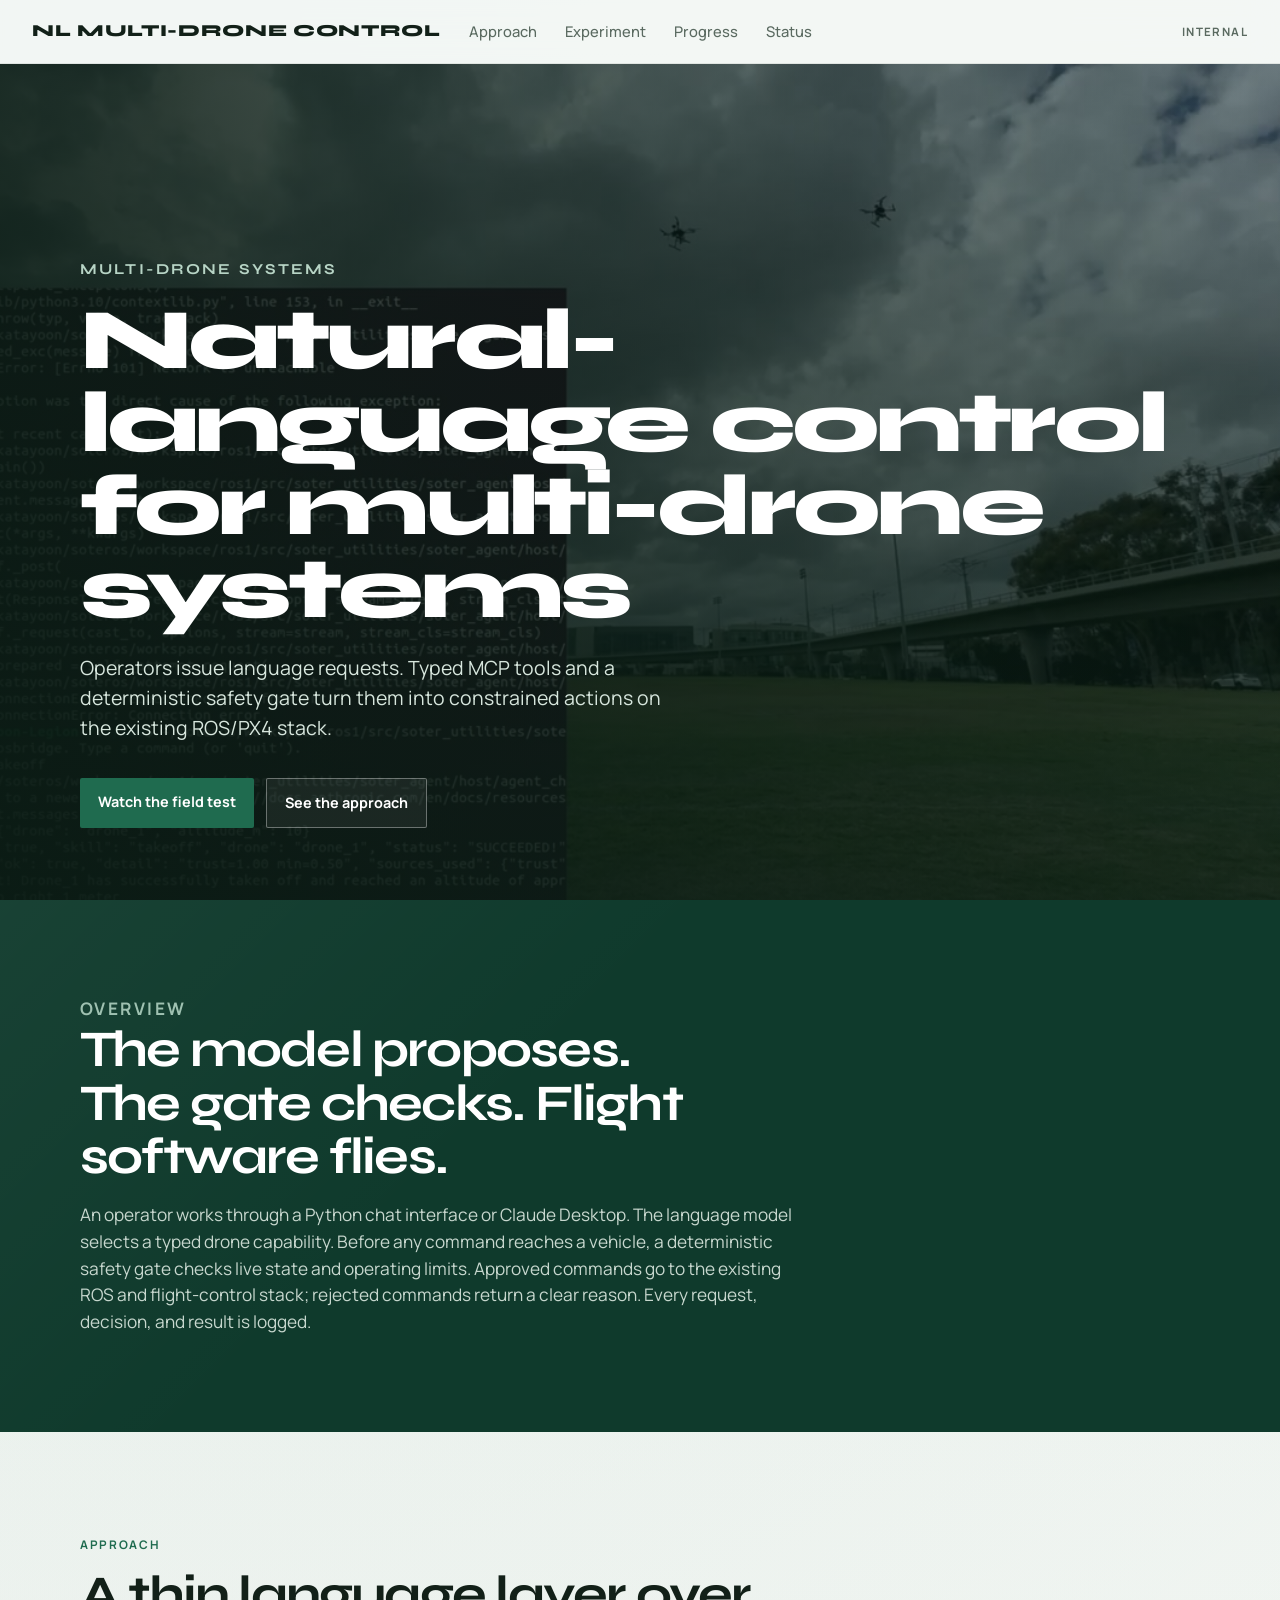
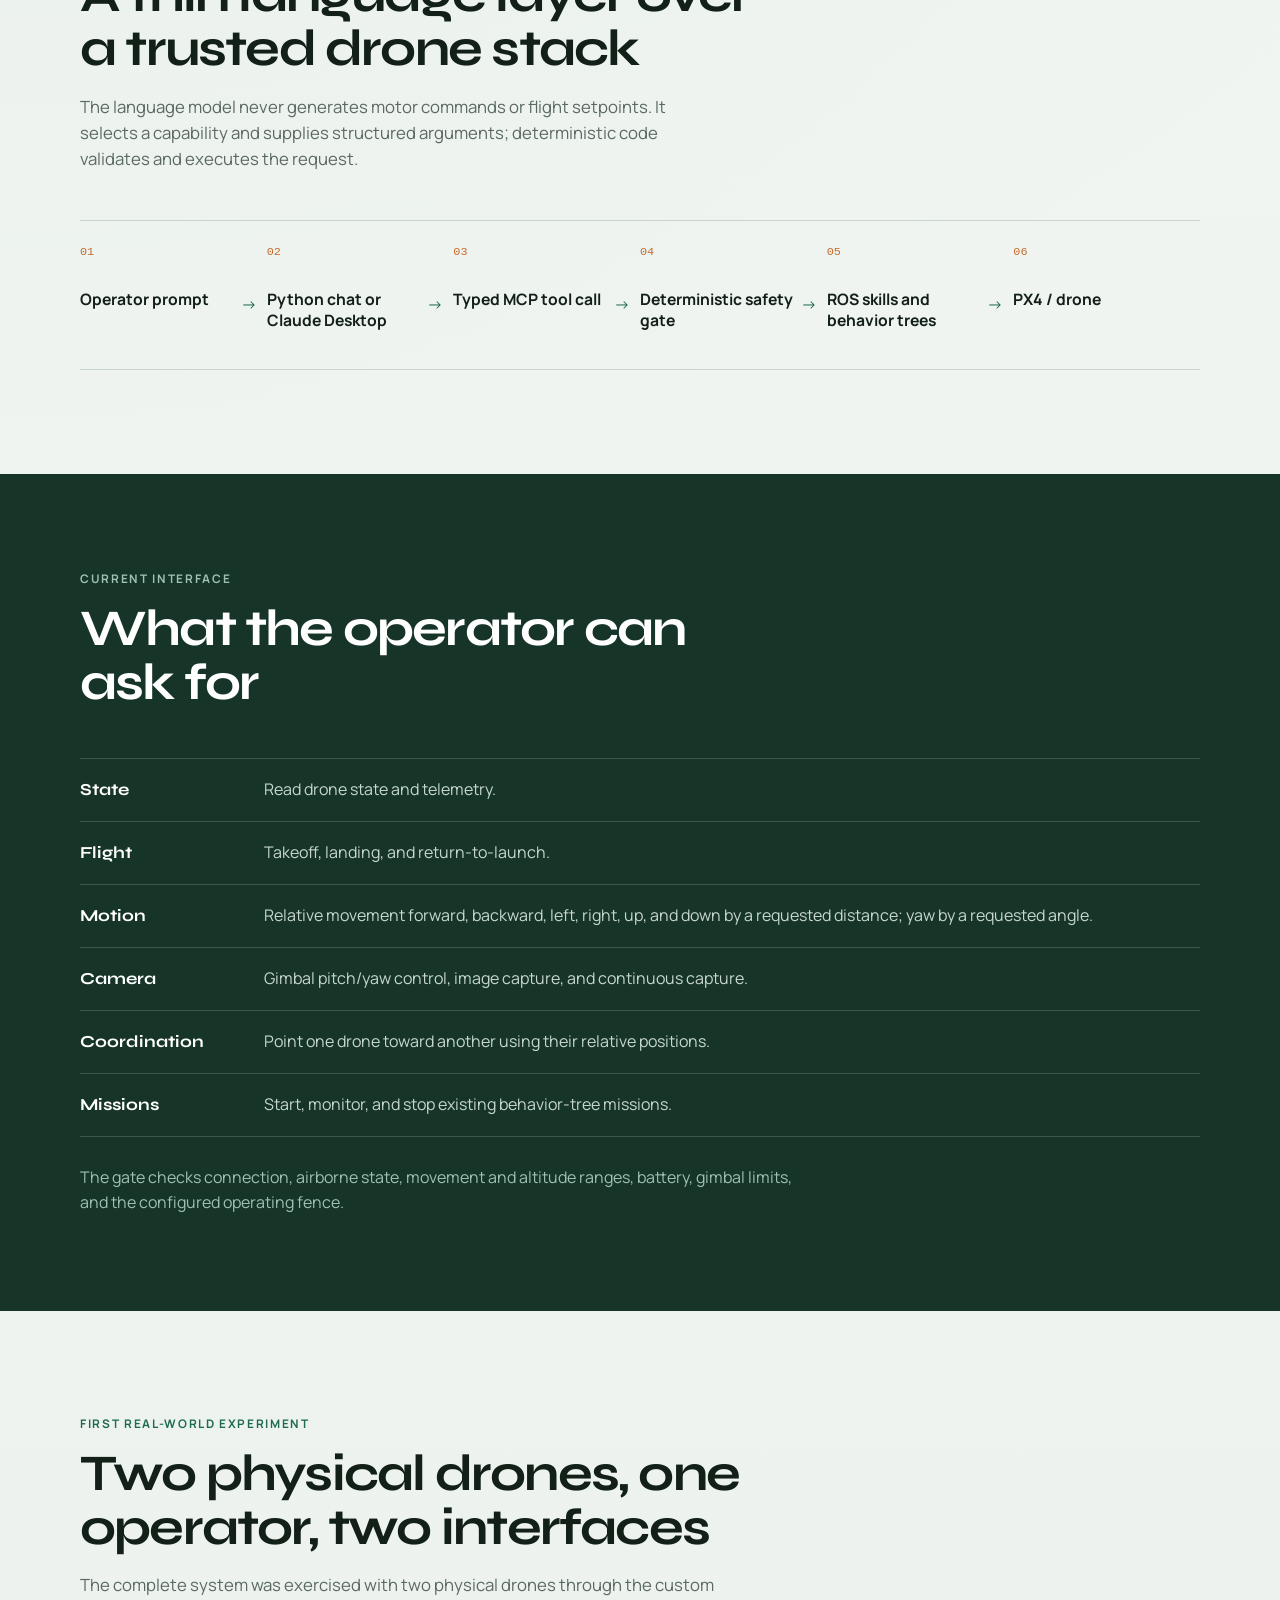
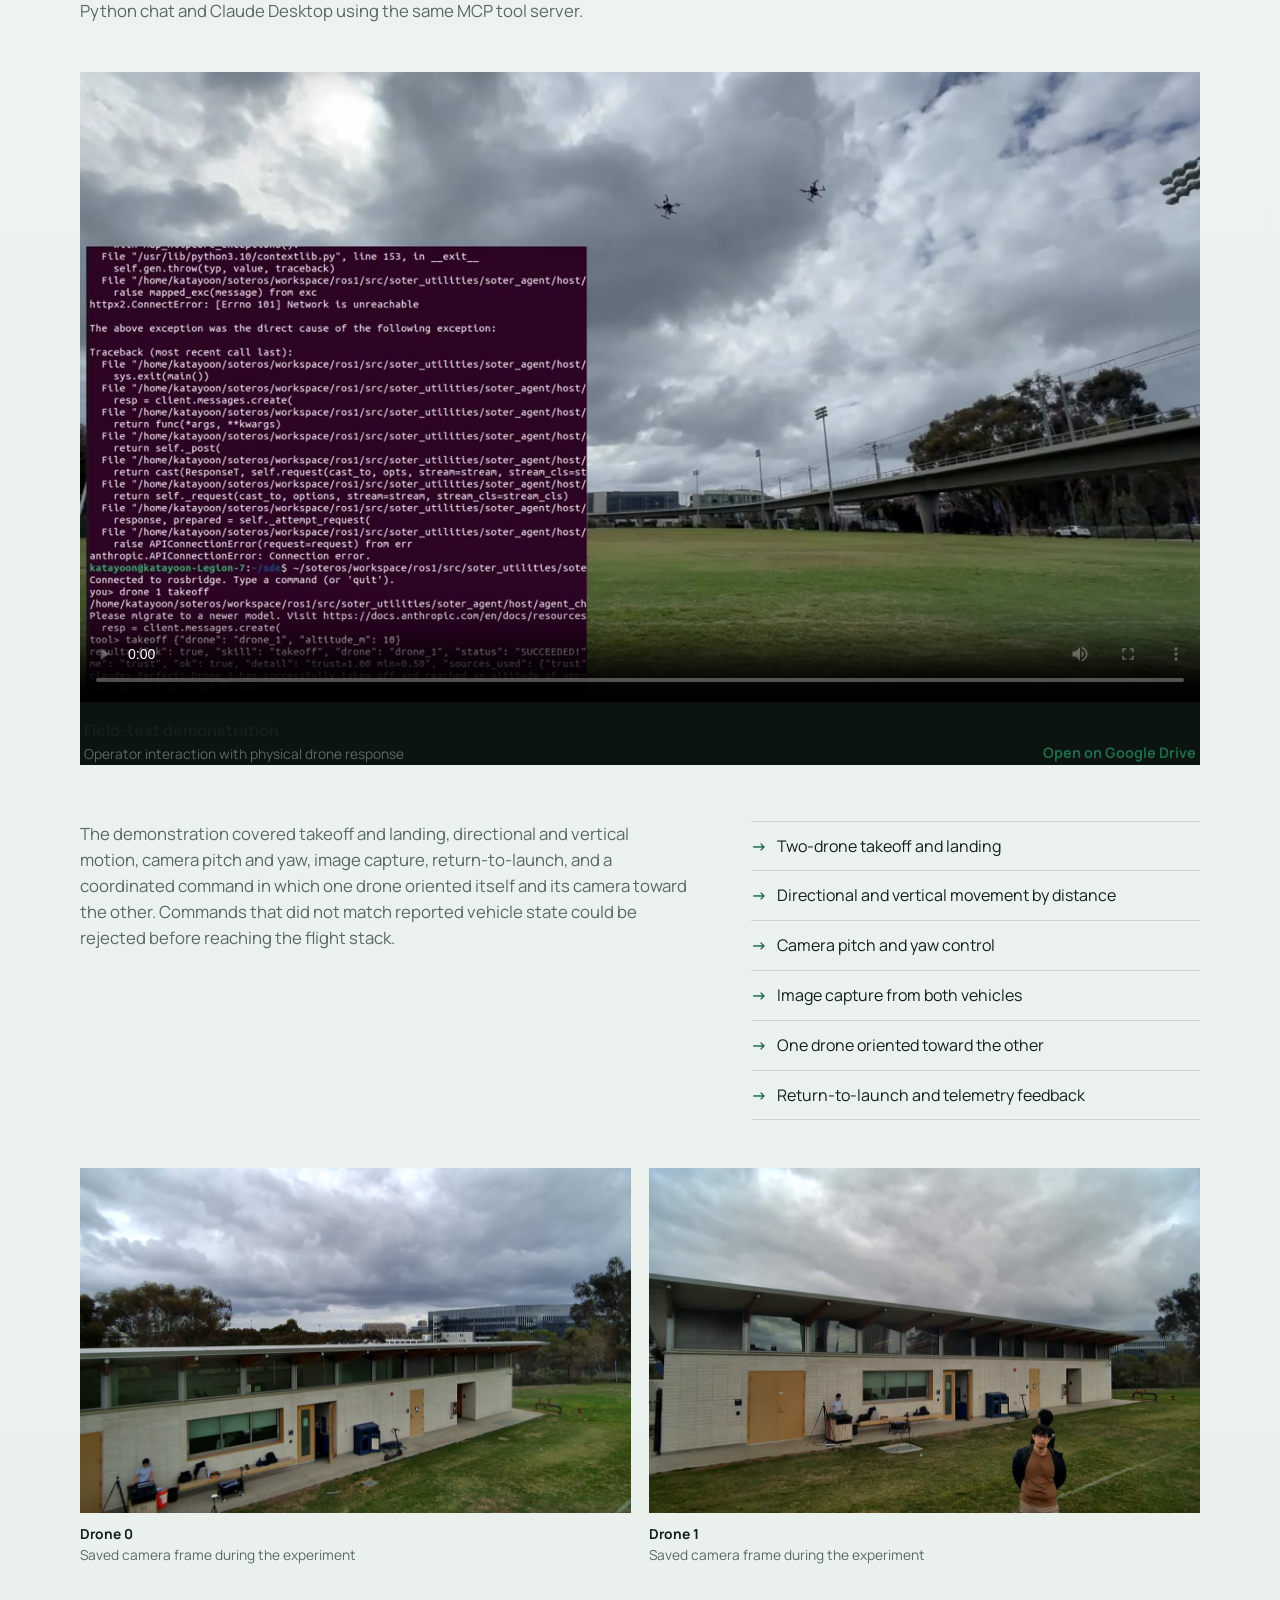
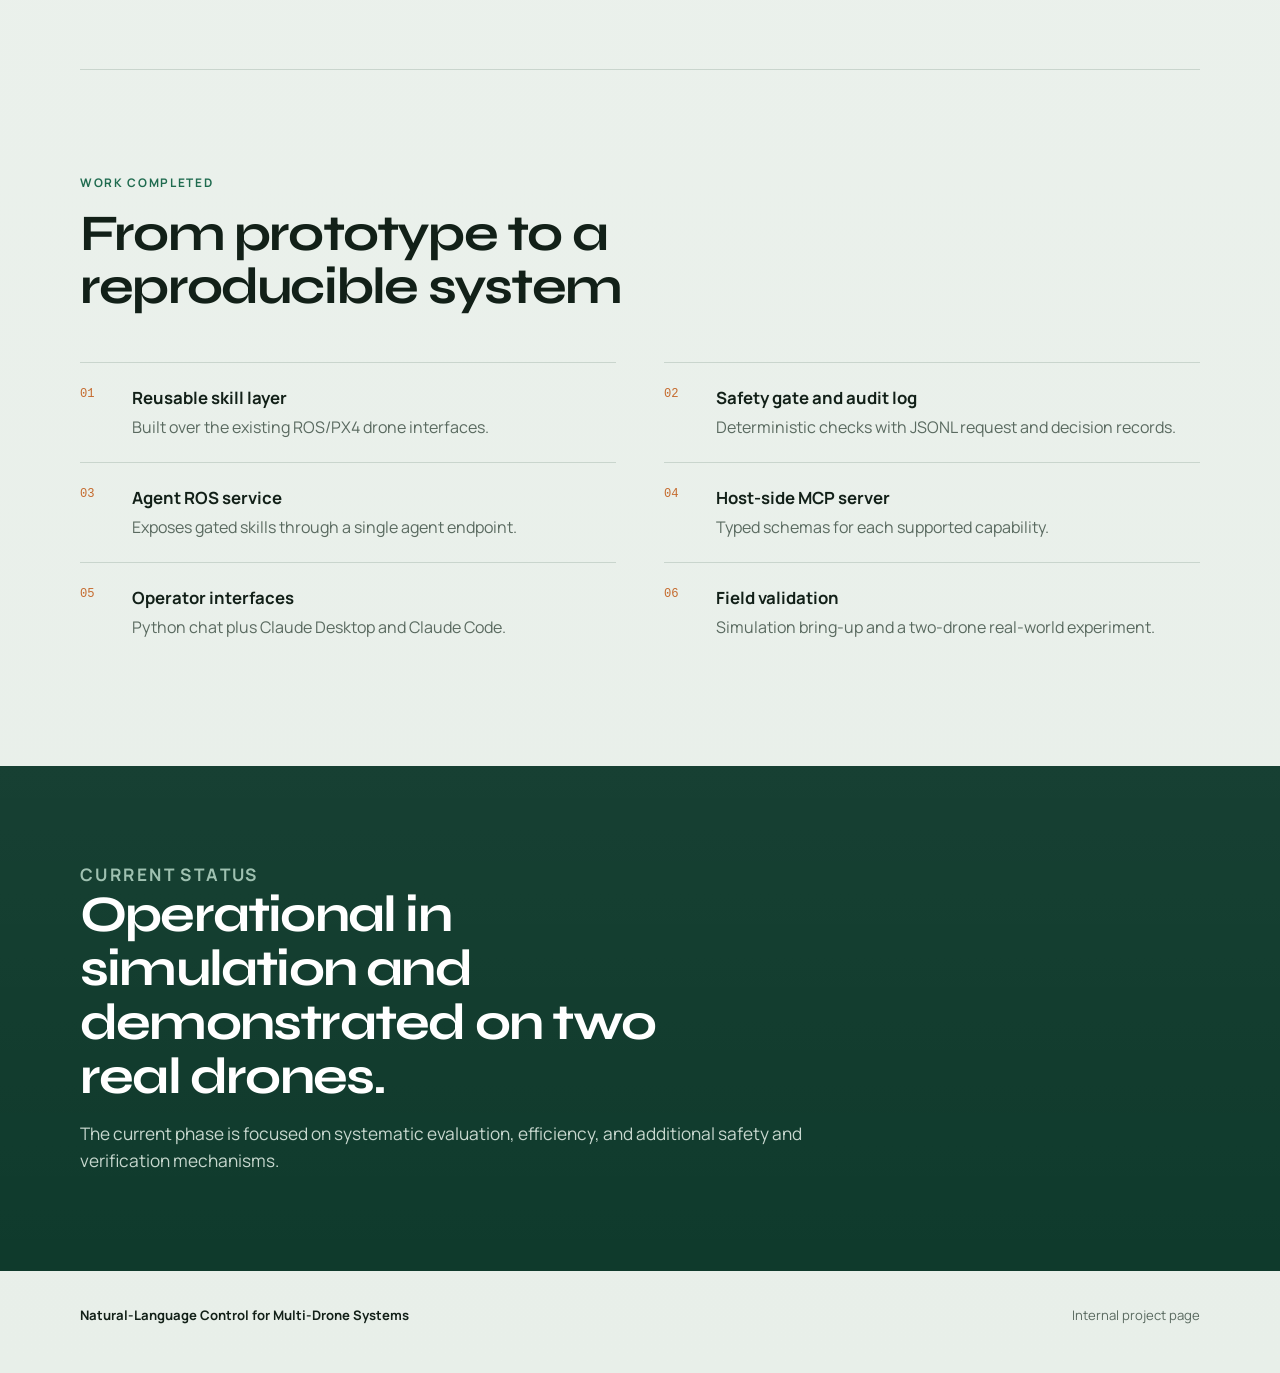
==== index.html @ 97c3c984 "Add internal project page for NL multi-drone control." ====
<!doctype html>
<html lang="en">
<head>
  <meta charset="utf-8">
  <meta name="viewport" content="width=device-width, initial-scale=1">
  <meta name="description" content="Natural-language control for multi-drone systems through gated MCP tools.">
  <title>Natural-Language Control for Multi-Drone Systems</title>
  <link rel="preconnect" href="https://fonts.googleapis.com">
  <link rel="preconnect" href="https://fonts.gstatic.com" crossorigin>
  <link href="https://fonts.googleapis.com/css2?family=Manrope:wght@400;500;600;700&family=Syne:wght@600;700;800&display=swap" rel="stylesheet">
  <link rel="stylesheet" href="styles.css">
</head>
<body>
  <header class="site-header">
    <a class="brand" href="#top">NL Multi-Drone Control</a>
    <nav aria-label="Page sections">
      <a href="#approach">Approach</a>
      <a href="#experiment">Experiment</a>
      <a href="#progress">Progress</a>
      <a href="#status">Status</a>
    </nav>
    <span class="internal">Internal</span>
  </header>

  <main id="top">
    <section class="hero" aria-label="Project introduction">
      <div class="hero-backdrop" aria-hidden="true">
        <img src="assets/field-test-poster.jpg" alt="">
      </div>
      <div class="hero-copy">
        <p class="brand-mark">Multi-drone systems</p>
        <h1>Natural-language control for multi-drone systems</h1>
        <p class="lede">
          Operators issue language requests. Typed MCP tools and a deterministic
          safety gate turn them into constrained actions on the existing ROS/PX4 stack.
        </p>
        <div class="hero-actions">
          <a class="button primary" href="#experiment">Watch the field test</a>
          <a class="button secondary" href="#approach">See the approach</a>
        </div>
      </div>
    </section>

    <section class="overview" aria-labelledby="overview-title">
      <p class="section-label">Overview</p>
      <h2 id="overview-title">The model proposes. The gate checks. Flight software flies.</h2>
      <p>
        An operator works through a Python chat interface or Claude Desktop.
        The language model selects a typed drone capability. Before any command
        reaches a vehicle, a deterministic safety gate checks live state and
        operating limits. Approved commands go to the existing ROS and flight-control
        stack; rejected commands return a clear reason. Every request, decision,
        and result is logged.
      </p>
    </section>

    <section id="approach" class="section">
      <div class="section-heading">
        <p class="section-label">Approach</p>
        <h2>A thin language layer over a trusted drone stack</h2>
        <p>
          The language model never generates motor commands or flight setpoints.
          It selects a capability and supplies structured arguments; deterministic
          code validates and executes the request.
        </p>
      </div>

      <ol class="pipeline" aria-label="System architecture">
        <li><span>01</span><strong>Operator prompt</strong></li>
        <li><span>02</span><strong>Python chat or Claude Desktop</strong></li>
        <li><span>03</span><strong>Typed MCP tool call</strong></li>
        <li><span>04</span><strong>Deterministic safety gate</strong></li>
        <li><span>05</span><strong>ROS skills and behavior trees</strong></li>
        <li><span>06</span><strong>PX4 / drone</strong></li>
      </ol>
    </section>

    <section class="capabilities" aria-labelledby="capabilities-title">
      <div class="section-heading">
        <p class="section-label">Current interface</p>
        <h2 id="capabilities-title">What the operator can ask for</h2>
      </div>
      <dl class="capability-list">
        <div>
          <dt>State</dt>
          <dd>Read drone state and telemetry.</dd>
        </div>
        <div>
          <dt>Flight</dt>
          <dd>Takeoff, landing, and return-to-launch.</dd>
        </div>
        <div>
          <dt>Motion</dt>
          <dd>Relative movement forward, backward, left, right, up, and down by a requested distance; yaw by a requested angle.</dd>
        </div>
        <div>
          <dt>Camera</dt>
          <dd>Gimbal pitch/yaw control, image capture, and continuous capture.</dd>
        </div>
        <div>
          <dt>Coordination</dt>
          <dd>Point one drone toward another using their relative positions.</dd>
        </div>
        <div>
          <dt>Missions</dt>
          <dd>Start, monitor, and stop existing behavior-tree missions.</dd>
        </div>
      </dl>
      <p class="gate-note">
        The gate checks connection, airborne state, movement and altitude ranges,
        battery, gimbal limits, and the configured operating fence.
      </p>
    </section>

    <section id="experiment" class="section experiment">
      <div class="section-heading">
        <p class="section-label">First real-world experiment</p>
        <h2>Two physical drones, one operator, two interfaces</h2>
        <p>
          The complete system was exercised with two physical drones through the
          custom Python chat and Claude Desktop using the same MCP tool server.
        </p>
      </div>

      <div class="video-shell">
        <video controls preload="metadata" poster="assets/field-test-poster.jpg">
          <source src="assets/field-test-demo.mp4" type="video/mp4">
          Your browser does not support the video element.
        </video>
        <div class="video-meta">
          <div>
            <strong>Field-test demonstration</strong>
            <span>Operator interaction with physical drone response</span>
          </div>
          <a class="video-link" href="https://drive.google.com/file/d/1_zPsYfUP-ygMsipcDQyDrtAIv74Td3Dw/view?usp=drive_link" target="_blank" rel="noopener noreferrer">Open on Google Drive</a>
        </div>
      </div>

      <div class="experiment-body">
        <p>
          The demonstration covered takeoff and landing, directional and vertical
          motion, camera pitch and yaw, image capture, return-to-launch, and a
          coordinated command in which one drone oriented itself and its camera
          toward the other. Commands that did not match reported vehicle state
          could be rejected before reaching the flight stack.
        </p>
        <ul class="tested">
          <li>Two-drone takeoff and landing</li>
          <li>Directional and vertical movement by distance</li>
          <li>Camera pitch and yaw control</li>
          <li>Image capture from both vehicles</li>
          <li>One drone oriented toward the other</li>
          <li>Return-to-launch and telemetry feedback</li>
        </ul>
      </div>

      <div class="camera-gallery">
        <figure>
          <img src="assets/drone-0-camera.jpg" alt="Field-test building viewed from the camera of drone 0">
          <figcaption><strong>Drone 0</strong> Saved camera frame during the experiment</figcaption>
        </figure>
        <figure>
          <img src="assets/drone-1-camera.jpg" alt="Field-test building and team viewed from the camera of drone 1">
          <figcaption><strong>Drone 1</strong> Saved camera frame during the experiment</figcaption>
        </figure>
      </div>
    </section>

    <section id="progress" class="section progress">
      <div class="section-heading">
        <p class="section-label">Work completed</p>
        <h2>From prototype to a reproducible system</h2>
      </div>
      <ol class="progress-list">
        <li><span>01</span><div><strong>Reusable skill layer</strong><p>Built over the existing ROS/PX4 drone interfaces.</p></div></li>
        <li><span>02</span><div><strong>Safety gate and audit log</strong><p>Deterministic checks with JSONL request and decision records.</p></div></li>
        <li><span>03</span><div><strong>Agent ROS service</strong><p>Exposes gated skills through a single agent endpoint.</p></div></li>
        <li><span>04</span><div><strong>Host-side MCP server</strong><p>Typed schemas for each supported capability.</p></div></li>
        <li><span>05</span><div><strong>Operator interfaces</strong><p>Python chat plus Claude Desktop and Claude Code.</p></div></li>
        <li><span>06</span><div><strong>Field validation</strong><p>Simulation bring-up and a two-drone real-world experiment.</p></div></li>
      </ol>
    </section>

    <section id="status" class="status">
      <p class="section-label">Current status</p>
      <h2>Operational in simulation and demonstrated on two real drones.</h2>
      <p>
        The current phase is focused on systematic evaluation, efficiency, and
        additional safety and verification mechanisms.
      </p>
    </section>
  </main>

  <footer>
    <p><strong>Natural-Language Control for Multi-Drone Systems</strong></p>
    <p>Internal project page</p>
  </footer>
</body>
</html>
---- styles.css ----
:root {
  --ink: #122018;
  --muted: #5a6a60;
  --paper: #eef3ef;
  --white: #ffffff;
  --line: #c9d5cd;
  --green: #1f6b4f;
  --green-dark: #0f3a2c;
  --field: #163528;
  --accent: #c56a2d;
  --max: 1120px;
  --display: "Syne", sans-serif;
  --body: "Manrope", sans-serif;
}

* {
  box-sizing: border-box;
}

html {
  scroll-behavior: smooth;
}

body {
  margin: 0;
  color: var(--ink);
  background:
    radial-gradient(circle at top left, rgba(31, 107, 79, 0.08), transparent 34%),
    linear-gradient(180deg, #f4f8f5 0%, var(--paper) 42%, #e8efe9 100%);
  font-family: var(--body);
  line-height: 1.55;
}

img,
video {
  display: block;
  width: 100%;
}

a {
  color: inherit;
}

.site-header {
  position: sticky;
  z-index: 20;
  top: 0;
  display: grid;
  grid-template-columns: 1fr auto 1fr;
  align-items: center;
  min-height: 64px;
  padding: 0 32px;
  border-bottom: 1px solid rgba(18, 32, 24, 0.08);
  background: rgba(244, 248, 245, 0.88);
  backdrop-filter: blur(14px);
}

.brand {
  font-family: var(--display);
  font-size: 1.05rem;
  font-weight: 800;
  letter-spacing: 0.04em;
  text-decoration: none;
  text-transform: uppercase;
}

nav {
  display: flex;
  gap: 28px;
}

nav a {
  color: var(--muted);
  font-size: 0.92rem;
  font-weight: 500;
  text-decoration: none;
}

nav a:hover {
  color: var(--green);
}

.internal {
  justify-self: end;
  color: var(--muted);
  font-size: 0.72rem;
  font-weight: 700;
  letter-spacing: 0.12em;
  text-transform: uppercase;
}

.hero {
  position: relative;
  display: grid;
  align-items: end;
  min-height: calc(100vh - 64px);
  overflow: hidden;
  color: var(--white);
  isolation: isolate;
}

.hero-backdrop {
  position: absolute;
  inset: 0;
  z-index: -1;
}

.hero-backdrop img {
  height: 100%;
  object-fit: cover;
  transform: scale(1.04);
  animation: drift 18s ease-in-out infinite alternate;
}

.hero-backdrop::after {
  position: absolute;
  inset: 0;
  background:
    linear-gradient(90deg, rgba(10, 28, 20, 0.88) 0%, rgba(10, 28, 20, 0.62) 46%, rgba(10, 28, 20, 0.28) 100%),
    linear-gradient(180deg, rgba(10, 28, 20, 0.2) 0%, rgba(10, 28, 20, 0.78) 100%);
  content: "";
}

.hero-copy {
  width: min(var(--max), calc(100% - 64px));
  margin: 0 auto;
  padding: 96px 0 72px;
  animation: rise 0.9s ease-out both;
}

.brand-mark {
  margin: 0 0 18px;
  color: #b7d4c5;
  font-family: var(--display);
  font-size: 0.95rem;
  font-weight: 700;
  letter-spacing: 0.14em;
  text-transform: uppercase;
}

h1,
h2,
h3,
p {
  margin-top: 0;
}

h1 {
  max-width: 14ch;
  margin-bottom: 22px;
  font-family: var(--display);
  font-size: clamp(2.8rem, 7vw, 5.4rem);
  font-weight: 800;
  letter-spacing: -0.045em;
  line-height: 0.96;
}

h2 {
  margin-bottom: 18px;
  font-family: var(--display);
  font-size: clamp(2rem, 4vw, 3.4rem);
  font-weight: 700;
  letter-spacing: -0.035em;
  line-height: 1.05;
}

.lede {
  max-width: 38rem;
  margin-bottom: 0;
  color: #d7e6dd;
  font-size: clamp(1.05rem, 1.6vw, 1.22rem);
}

.hero-actions {
  display: flex;
  flex-wrap: wrap;
  gap: 12px;
  margin-top: 34px;
}

.button {
  display: inline-block;
  padding: 13px 18px;
  border-radius: 2px;
  font-size: 0.9rem;
  font-weight: 700;
  text-decoration: none;
  transition: transform 160ms ease, background 160ms ease, border-color 160ms ease;
}

.button:hover {
  transform: translateY(-1px);
}

.button.primary {
  color: var(--white);
  background: var(--green);
}

.button.primary:hover {
  background: #18553f;
}

.button.secondary {
  color: var(--white);
  border: 1px solid rgba(255, 255, 255, 0.35);
  background: rgba(255, 255, 255, 0.06);
}

.button.secondary:hover {
  border-color: rgba(255, 255, 255, 0.7);
}

.section-label {
  margin: 0 0 14px;
  color: var(--green);
  font-size: 0.74rem;
  font-weight: 700;
  letter-spacing: 0.14em;
  text-transform: uppercase;
}

.overview,
.status {
  padding: 96px max(32px, calc((100vw - var(--max)) / 2));
}

.overview {
  color: var(--white);
  background:
    linear-gradient(135deg, rgba(255, 255, 255, 0.04), transparent 40%),
    var(--green-dark);
}

.overview h2,
.status h2 {
  max-width: 16ch;
}

.overview > p,
.status > p {
  max-width: 46rem;
  margin-bottom: 0;
  color: #c7d7ce;
  font-size: 1.08rem;
}

.overview .section-label,
.status .section-label {
  color: #9fc1b1;
}

.section {
  width: min(var(--max), calc(100% - 64px));
  margin: auto;
  padding: 104px 0;
}

.section-heading {
  max-width: 44rem;
  margin-bottom: 48px;
}

.section-heading > p:last-child {
  max-width: 40rem;
  color: var(--muted);
  font-size: 1.05rem;
}

.pipeline {
  display: grid;
  grid-template-columns: repeat(6, 1fr);
  gap: 0;
  margin: 0;
  padding: 0;
  list-style: none;
  counter-reset: none;
}

.pipeline li {
  position: relative;
  min-height: 150px;
  padding: 22px 18px 22px 0;
  border-top: 1px solid var(--line);
  border-bottom: 1px solid var(--line);
  animation: rise 0.7s ease both;
}

.pipeline li:nth-child(2) { animation-delay: 0.05s; }
.pipeline li:nth-child(3) { animation-delay: 0.1s; }
.pipeline li:nth-child(4) { animation-delay: 0.15s; }
.pipeline li:nth-child(5) { animation-delay: 0.2s; }
.pipeline li:nth-child(6) { animation-delay: 0.25s; }

.pipeline li:not(:last-child)::after {
  position: absolute;
  top: 48%;
  right: 10px;
  color: var(--green);
  content: "→";
}

.pipeline span {
  display: block;
  margin-bottom: 28px;
  color: var(--accent);
  font-family: ui-monospace, "SFMono-Regular", Consolas, monospace;
  font-size: 0.74rem;
}

.pipeline strong {
  display: block;
  max-width: 10rem;
  font-size: 0.98rem;
  line-height: 1.35;
}

.capabilities {
  padding: 96px max(32px, calc((100vw - var(--max)) / 2));
  color: var(--white);
  background: var(--field);
}

.capabilities .section-label {
  color: #9fc1b1;
}

.capability-list {
  display: grid;
  margin: 0;
  padding: 0;
  border-top: 1px solid rgba(255, 255, 255, 0.16);
}

.capability-list > div {
  display: grid;
  grid-template-columns: 160px 1fr;
  gap: 24px;
  padding: 18px 0;
  border-bottom: 1px solid rgba(255, 255, 255, 0.16);
}

.capability-list dt {
  font-family: var(--display);
  font-size: 1.05rem;
  font-weight: 700;
}

.capability-list dd {
  margin: 0;
  color: #c7d7ce;
}

.gate-note {
  max-width: 46rem;
  margin: 28px 0 0;
  color: #9fc1b1;
}

.video-shell {
  overflow: hidden;
  background: #0c1410;
}

.video-shell video {
  aspect-ratio: 16 / 9;
  background: #0c1410;
  object-fit: contain;
}

.video-meta {
  display: flex;
  justify-content: space-between;
  gap: 20px;
  align-items: end;
  padding: 16px 4px 0;
}

.video-meta strong,
.video-meta span {
  display: block;
}

.video-meta span {
  color: var(--muted);
  font-size: 0.86rem;
}

.video-link {
  color: var(--green);
  font-size: 0.9rem;
  font-weight: 700;
  text-decoration: none;
  white-space: nowrap;
}

.video-link:hover {
  text-decoration: underline;
}

.experiment-body {
  display: grid;
  grid-template-columns: 1.15fr 0.85fr;
  gap: 64px;
  margin: 56px 0 48px;
}

.experiment-body > p {
  margin-bottom: 0;
  color: var(--muted);
  font-size: 1.05rem;
}

.tested {
  margin: 0;
  padding: 0;
  list-style: none;
  border-top: 1px solid var(--line);
}

.tested li {
  padding: 12px 0;
  border-bottom: 1px solid var(--line);
}

.tested li::before {
  margin-right: 10px;
  color: var(--green);
  content: "→";
  font-weight: 700;
}

.camera-gallery {
  display: grid;
  grid-template-columns: repeat(2, 1fr);
  gap: 18px;
}

.camera-gallery figure {
  margin: 0;
}

.camera-gallery img {
  aspect-ratio: 16 / 10;
  object-fit: cover;
}

.camera-gallery figcaption {
  margin-top: 10px;
  color: var(--muted);
  font-size: 0.86rem;
}

.camera-gallery figcaption strong {
  display: block;
  color: var(--ink);
}

.progress {
  border-top: 1px solid var(--line);
}

.progress-list {
  display: grid;
  grid-template-columns: repeat(2, 1fr);
  gap: 0 48px;
  margin: 0;
  padding: 0;
  list-style: none;
}

.progress-list li {
  display: grid;
  grid-template-columns: 42px 1fr;
  gap: 10px;
  padding: 22px 0;
  border-top: 1px solid var(--line);
}

.progress-list span {
  color: var(--accent);
  font-family: ui-monospace, "SFMono-Regular", Consolas, monospace;
  font-size: 0.76rem;
}

.progress-list strong {
  display: block;
  margin-bottom: 4px;
  font-size: 1.05rem;
}

.progress-list p {
  margin: 0;
  color: var(--muted);
}

.status {
  color: var(--white);
  background:
    linear-gradient(180deg, rgba(255, 255, 255, 0.03), transparent),
    var(--green-dark);
}

footer {
  display: flex;
  justify-content: space-between;
  gap: 20px;
  width: min(var(--max), calc(100% - 64px));
  margin: auto;
  padding: 34px 0 48px;
  color: var(--muted);
  font-size: 0.82rem;
}

footer p {
  margin: 0;
}

footer strong {
  color: var(--ink);
}

@keyframes drift {
  from { transform: scale(1.04) translate3d(0, 0, 0); }
  to { transform: scale(1.08) translate3d(-1.2%, -0.8%, 0); }
}

@keyframes rise {
  from {
    opacity: 0;
    transform: translateY(16px);
  }
  to {
    opacity: 1;
    transform: translateY(0);
  }
}

@media (max-width: 900px) {
  .site-header {
    grid-template-columns: 1fr auto;
  }

  nav {
    display: none;
  }

  .pipeline {
    grid-template-columns: repeat(3, 1fr);
  }

  .pipeline li:nth-child(3)::after {
    display: none;
  }

  .experiment-body,
  .progress-list {
    grid-template-columns: 1fr;
  }
}

@media (max-width: 620px) {
  .site-header {
    padding: 0 18px;
  }

  .hero-copy,
  .section,
  footer {
    width: min(100% - 36px, var(--max));
  }

  .overview,
  .capabilities,
  .status {
    padding-right: 18px;
    padding-left: 18px;
  }

  .hero-copy {
    padding: 72px 0 56px;
  }

  .pipeline {
    grid-template-columns: 1fr;
  }

  .pipeline li {
    min-height: auto;
  }

  .pipeline li:not(:last-child)::after {
    top: auto;
    right: 0;
    bottom: -2px;
    content: "↓";
  }

  .pipeline li:nth-child(3)::after {
    display: block;
  }

  .capability-list > div,
  .video-meta,
  .camera-gallery,
  footer {
    grid-template-columns: 1fr;
    flex-direction: column;
  }

  .capability-list > div {
    display: grid;
    gap: 6px;
  }
}
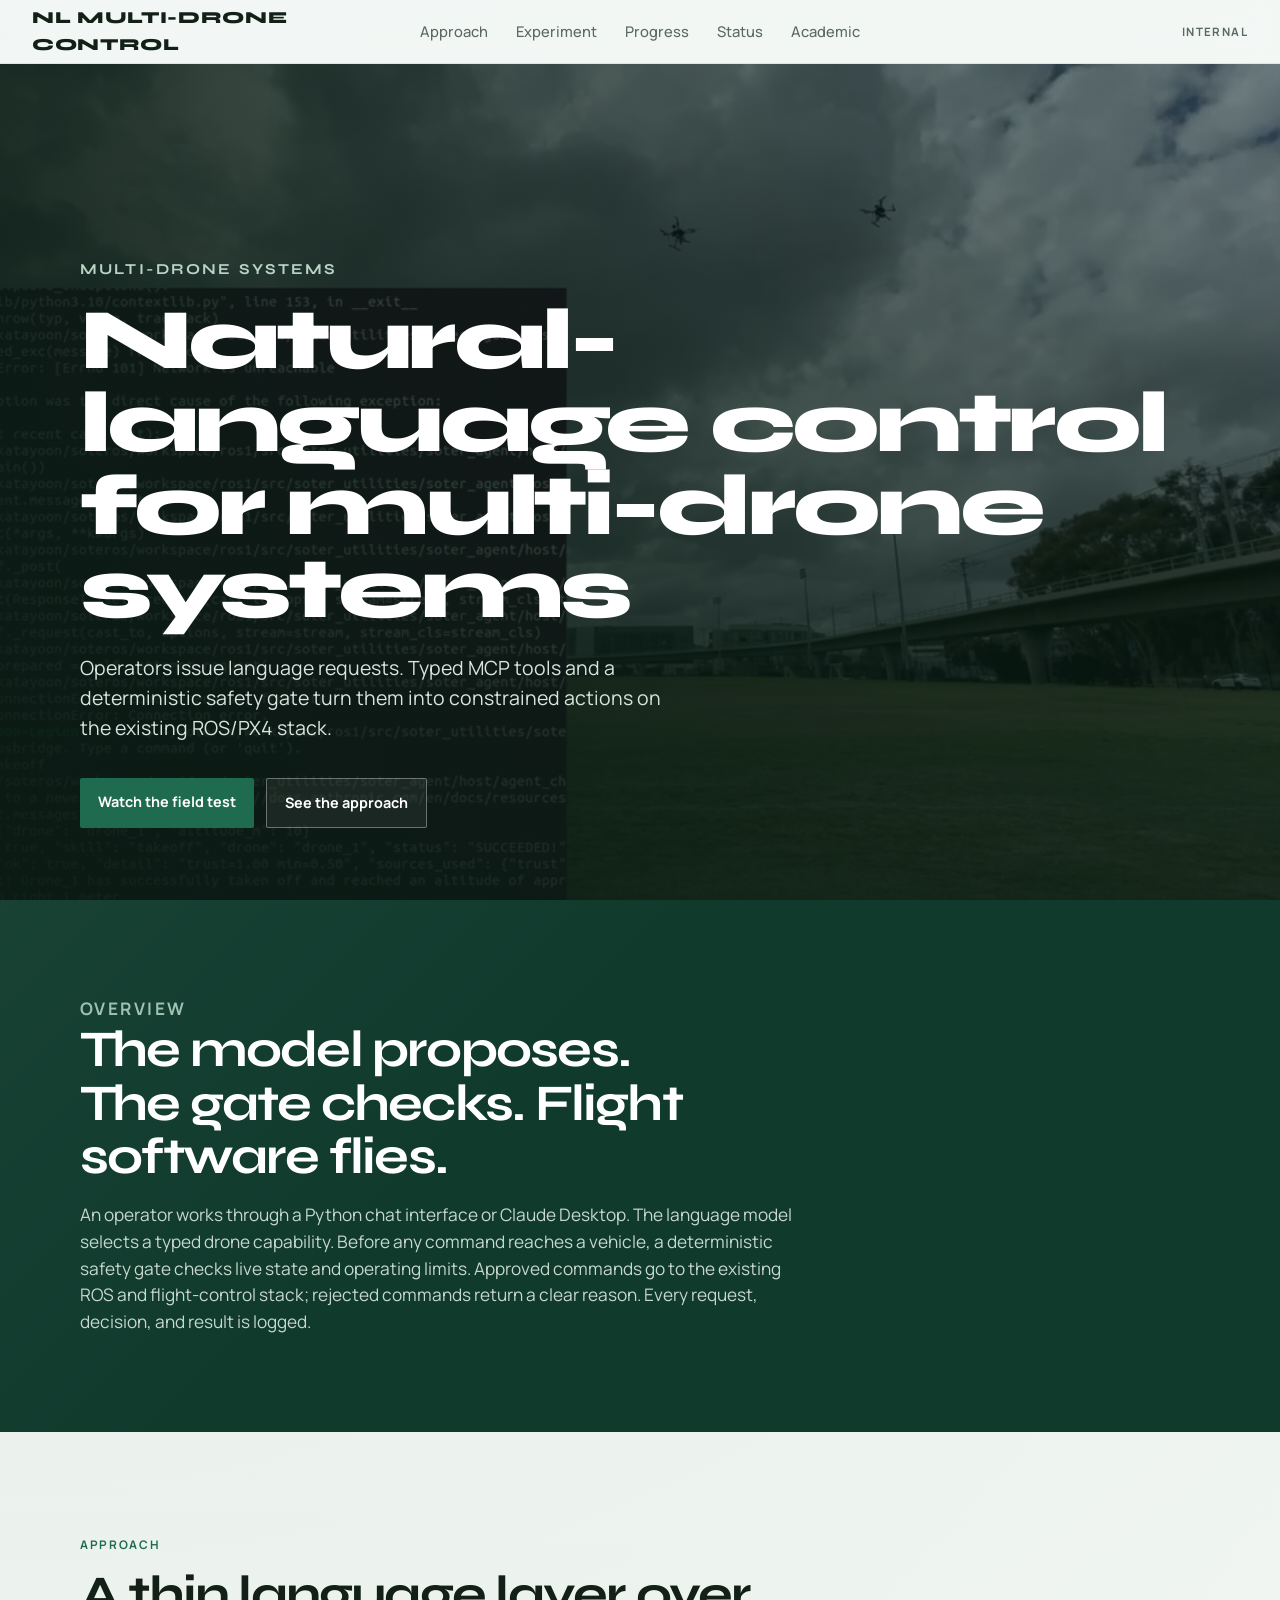
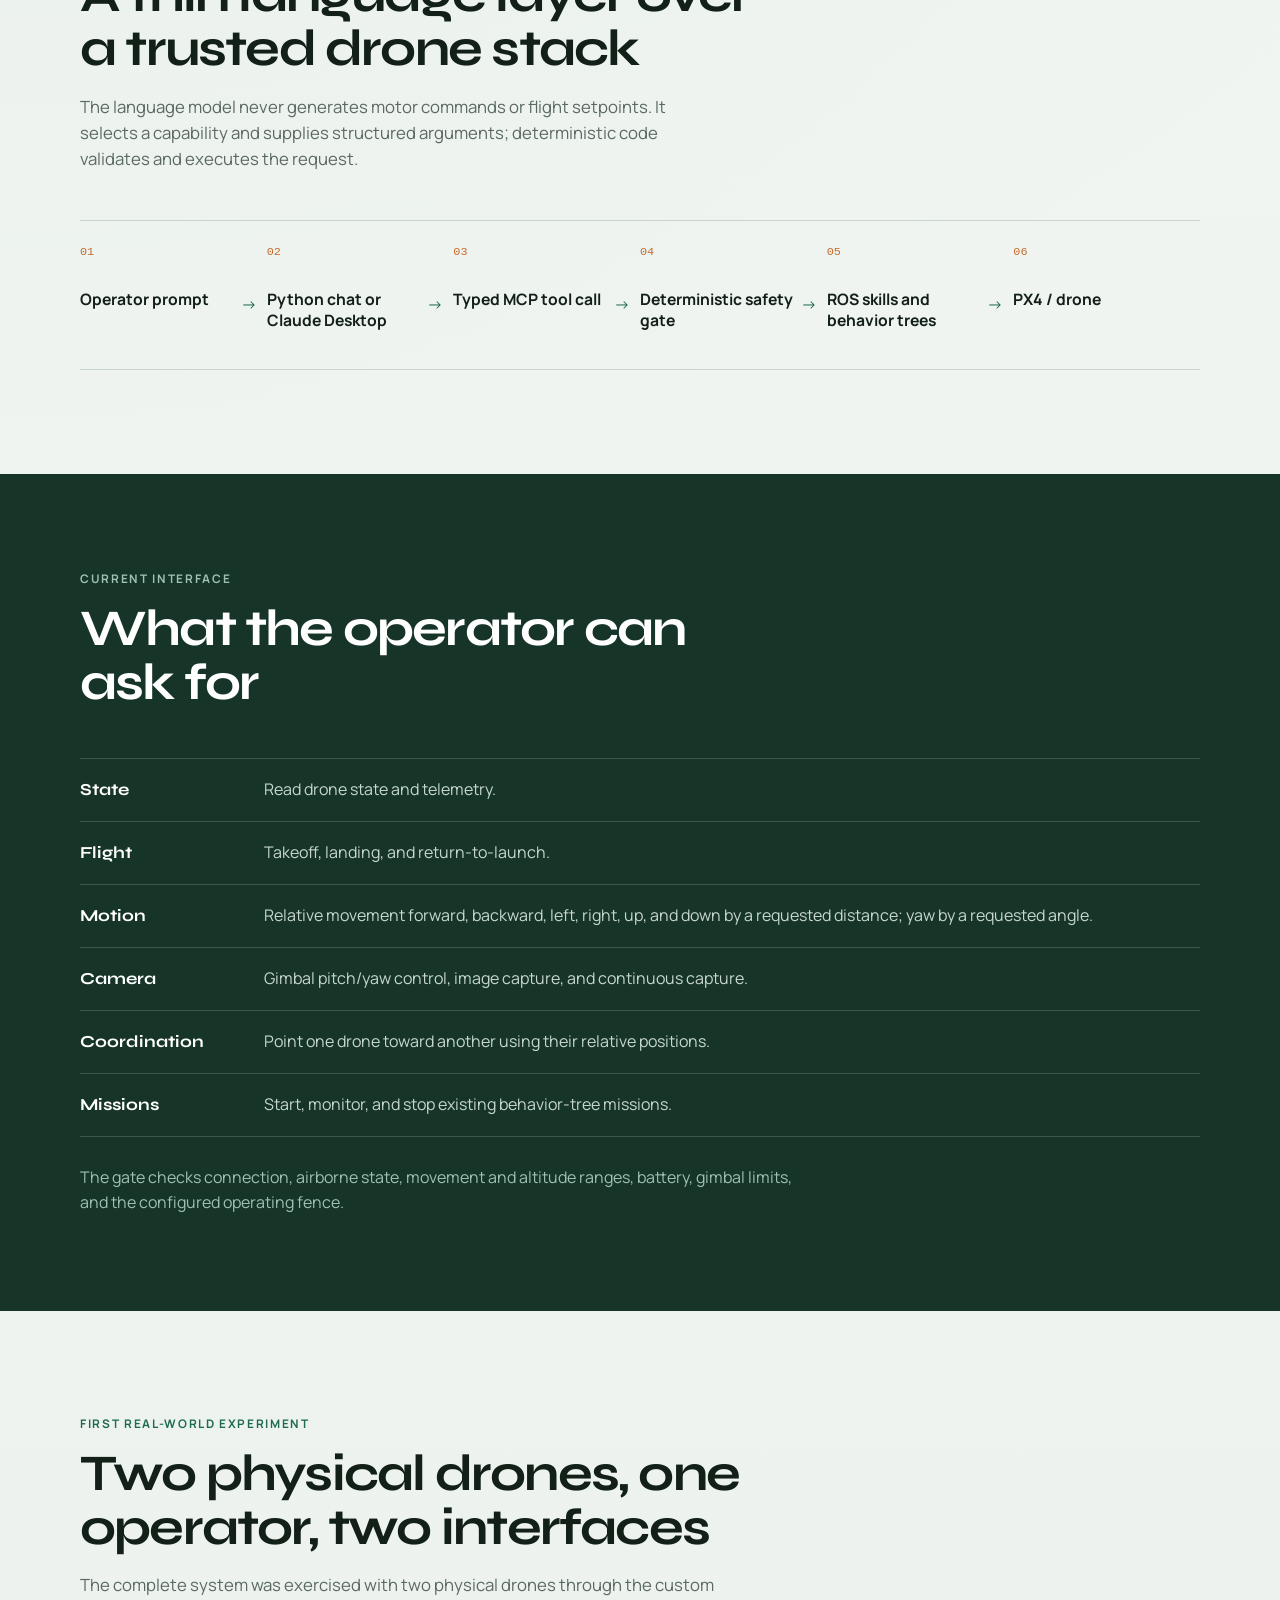
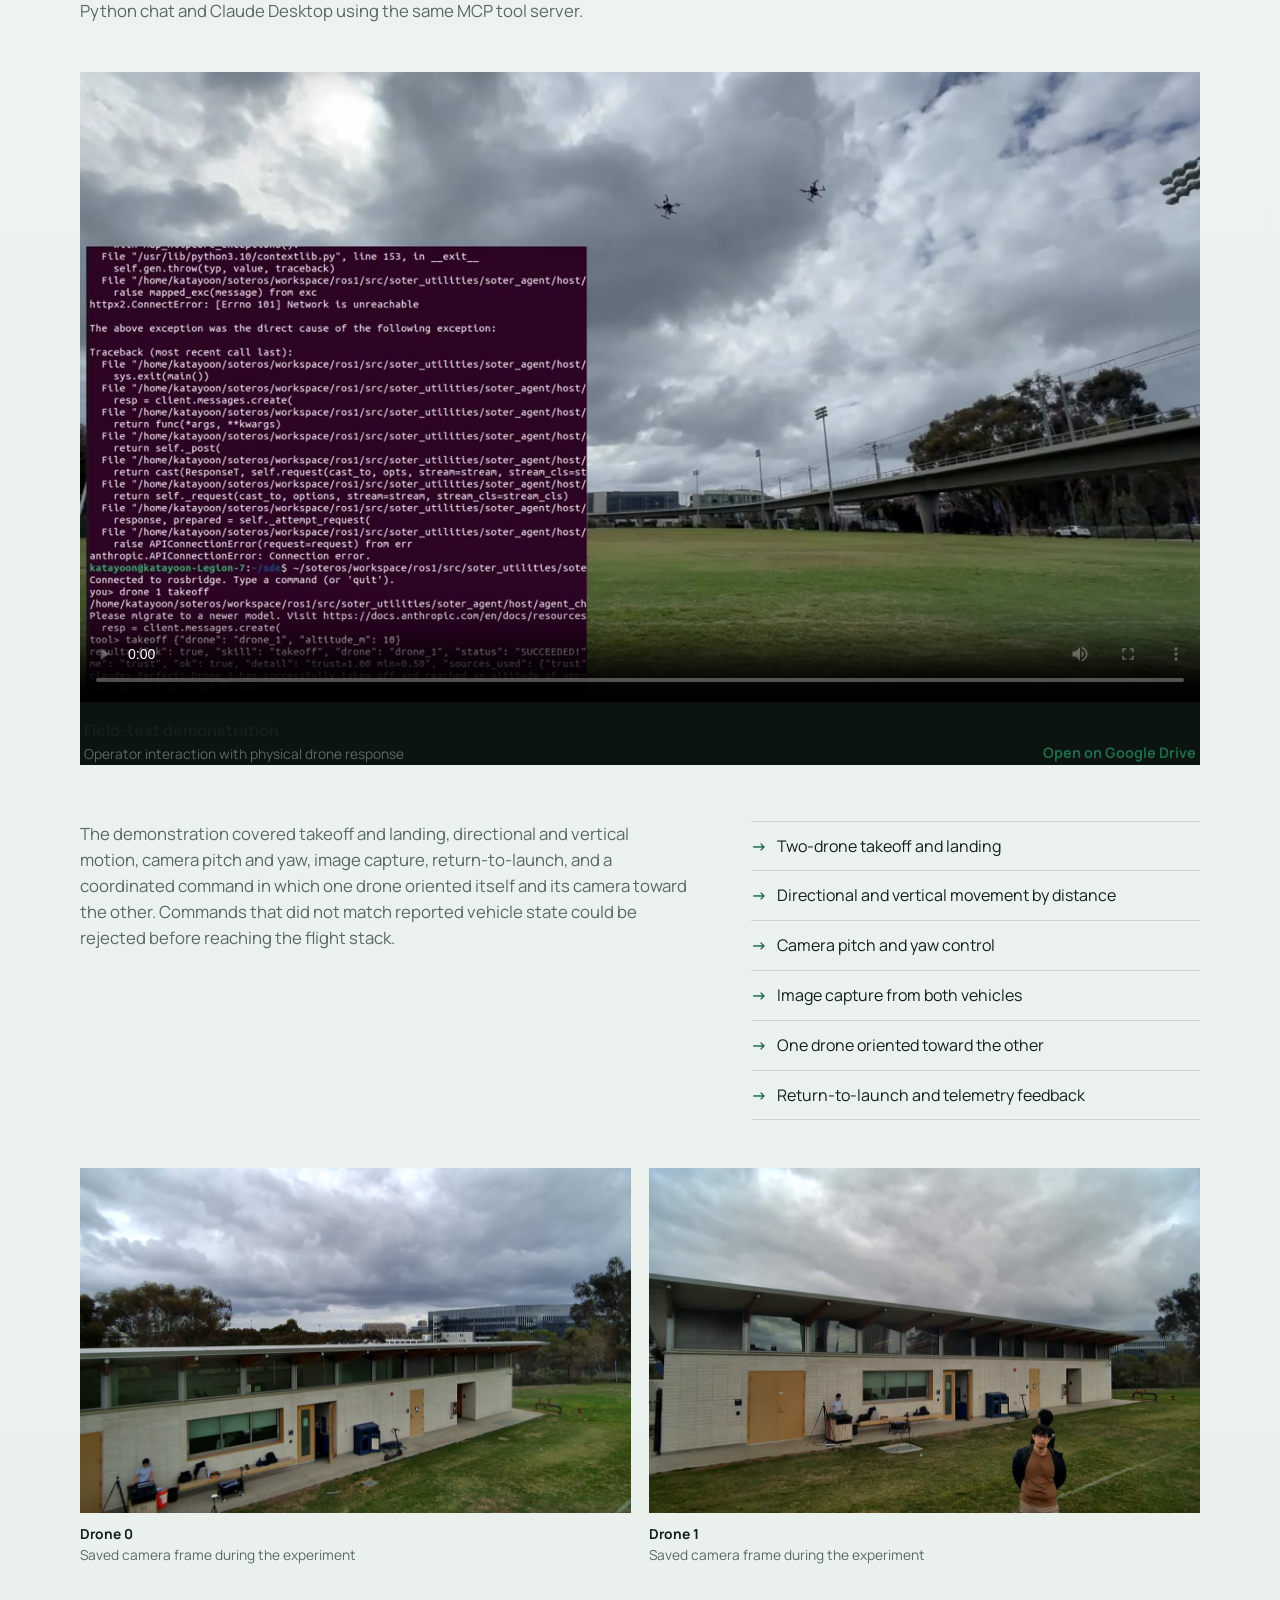
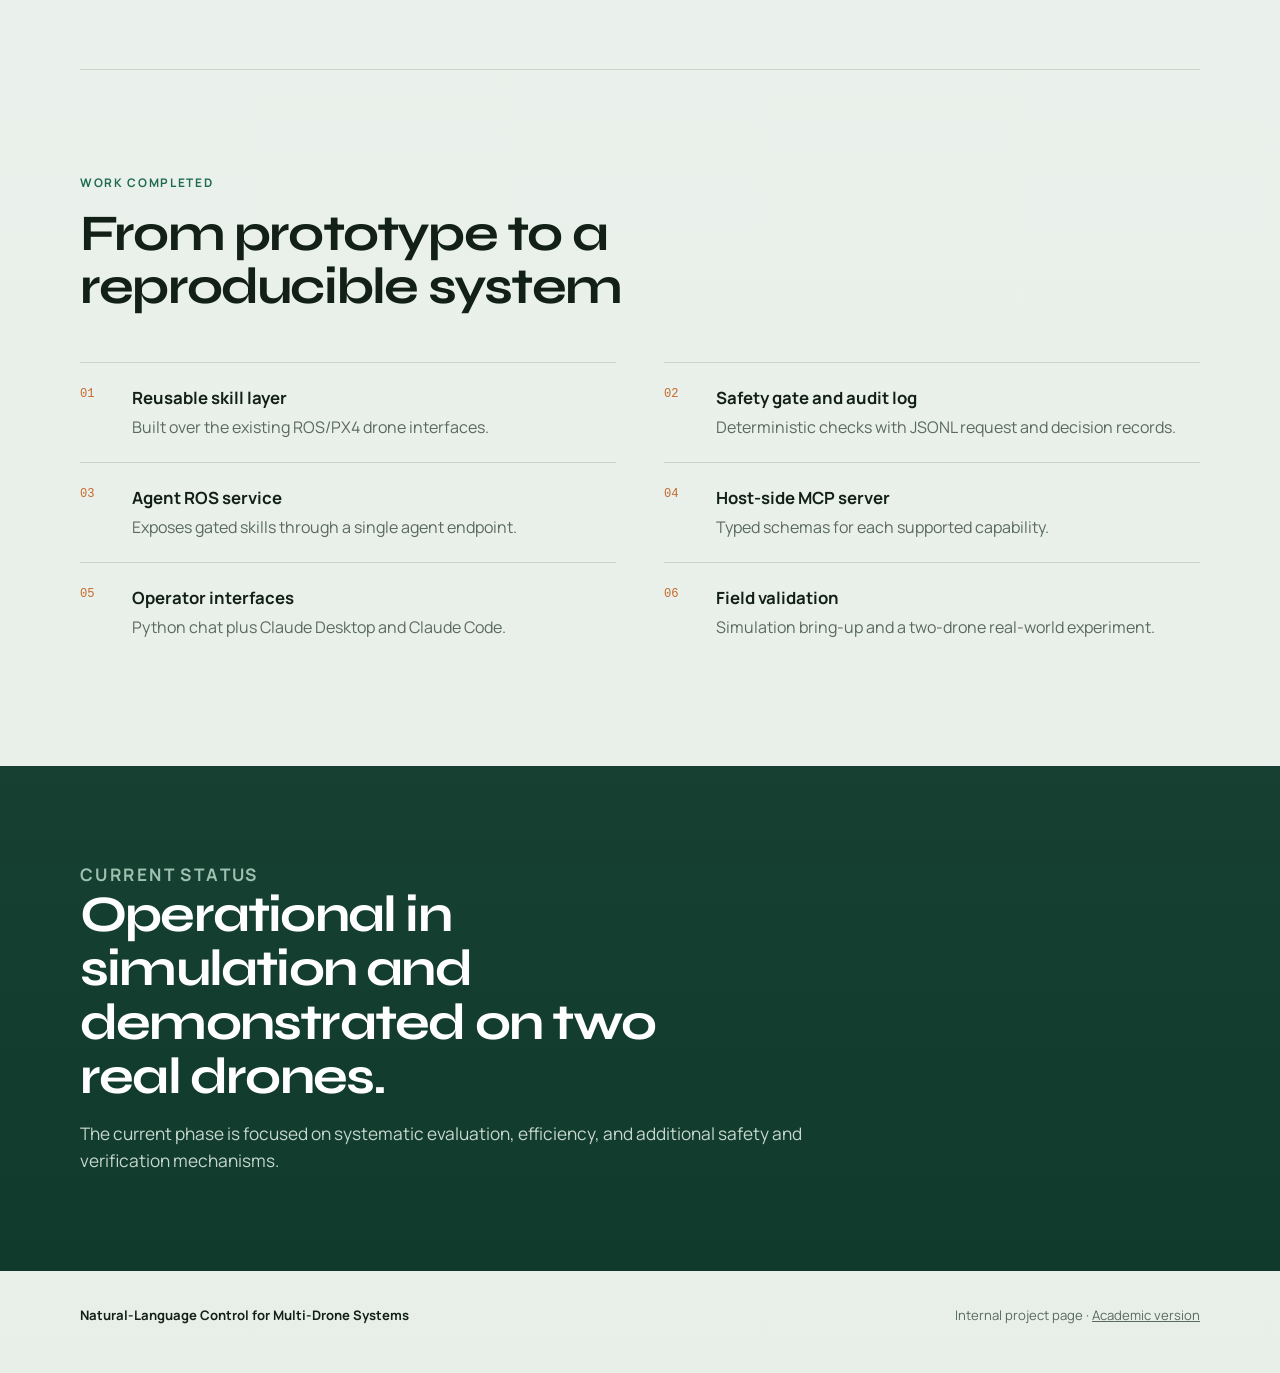
==== commit 8e845cf2: "Add academic-style project page." ====
--- a/index.html
+++ b/index.html
@@ -18,6 +18,7 @@
       <a href="#experiment">Experiment</a>
       <a href="#progress">Progress</a>
       <a href="#status">Status</a>
+      <a href="academic.html">Academic</a>
     </nav>
     <span class="internal">Internal</span>
   </header>
@@ -193,7 +194,7 @@
 
   <footer>
     <p><strong>Natural-Language Control for Multi-Drone Systems</strong></p>
-    <p>Internal project page</p>
+    <p>Internal project page · <a href="academic.html">Academic version</a></p>
   </footer>
 </body>
 </html>
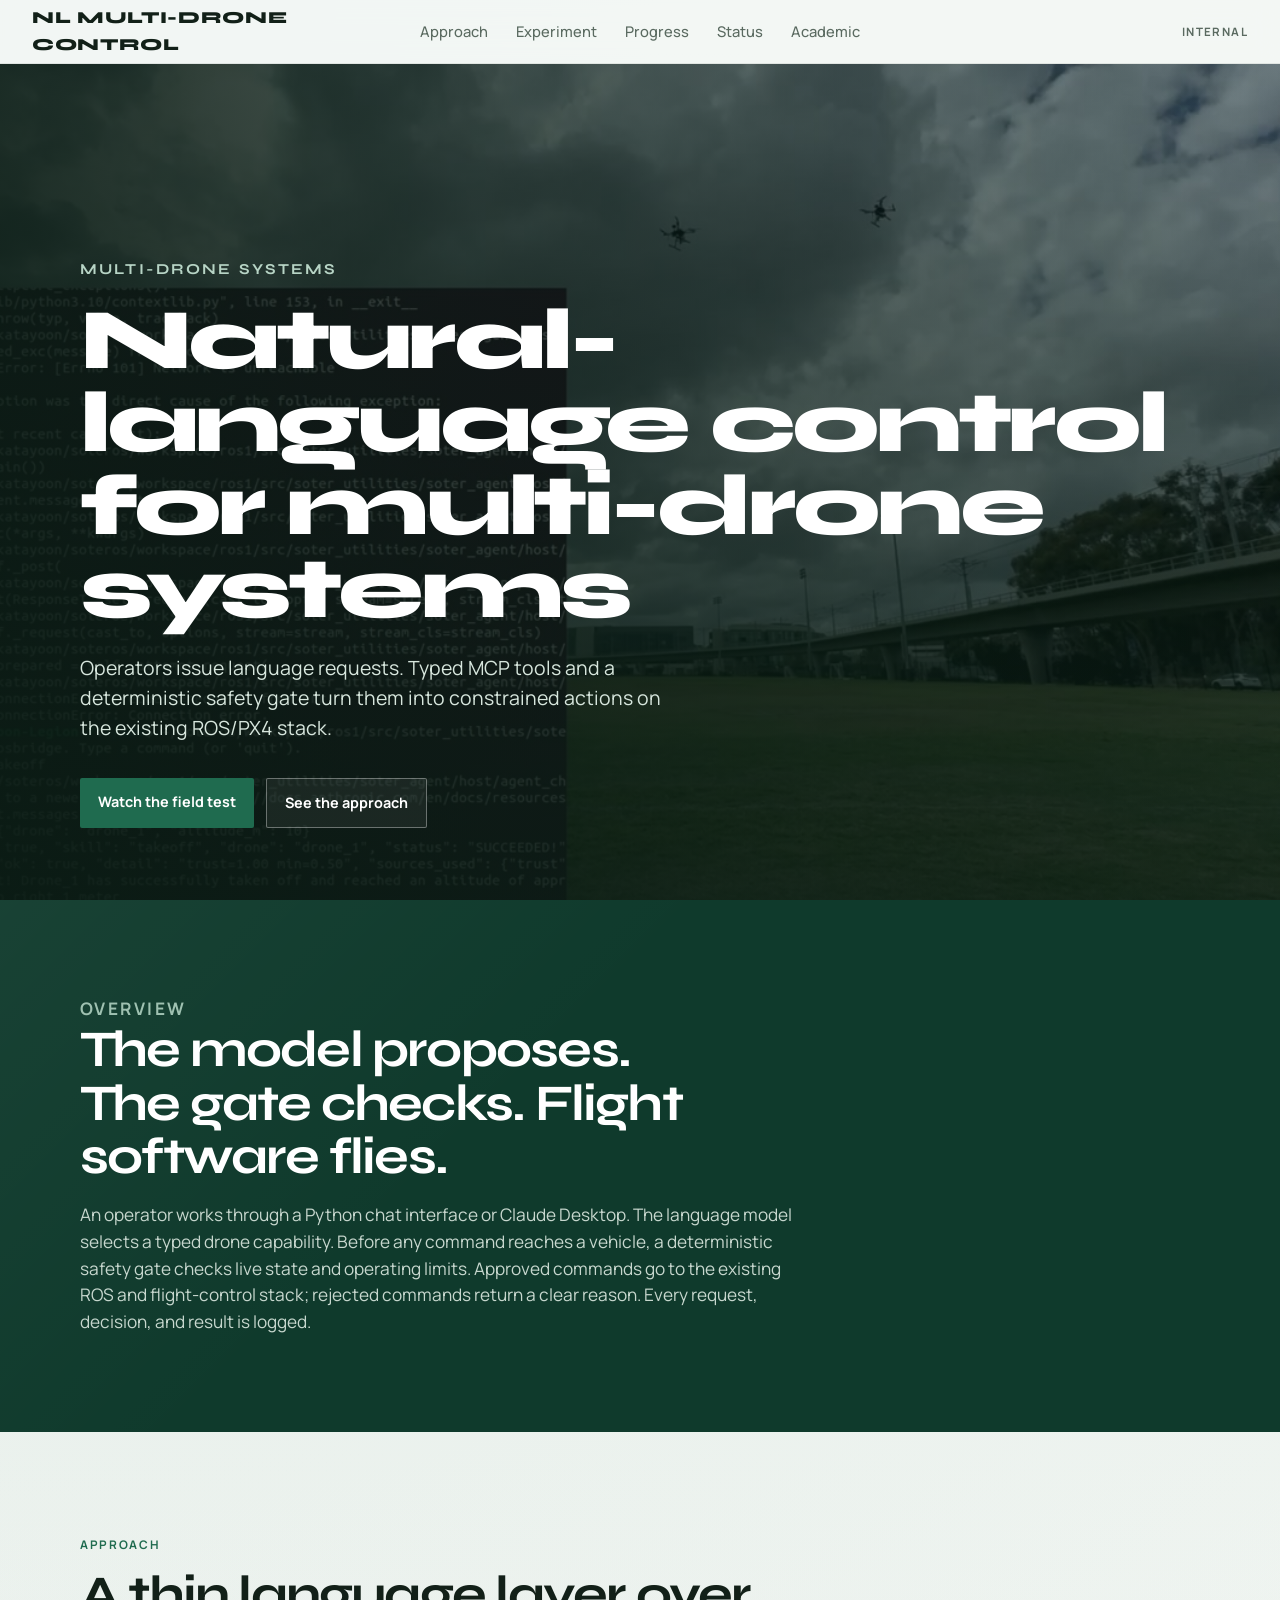
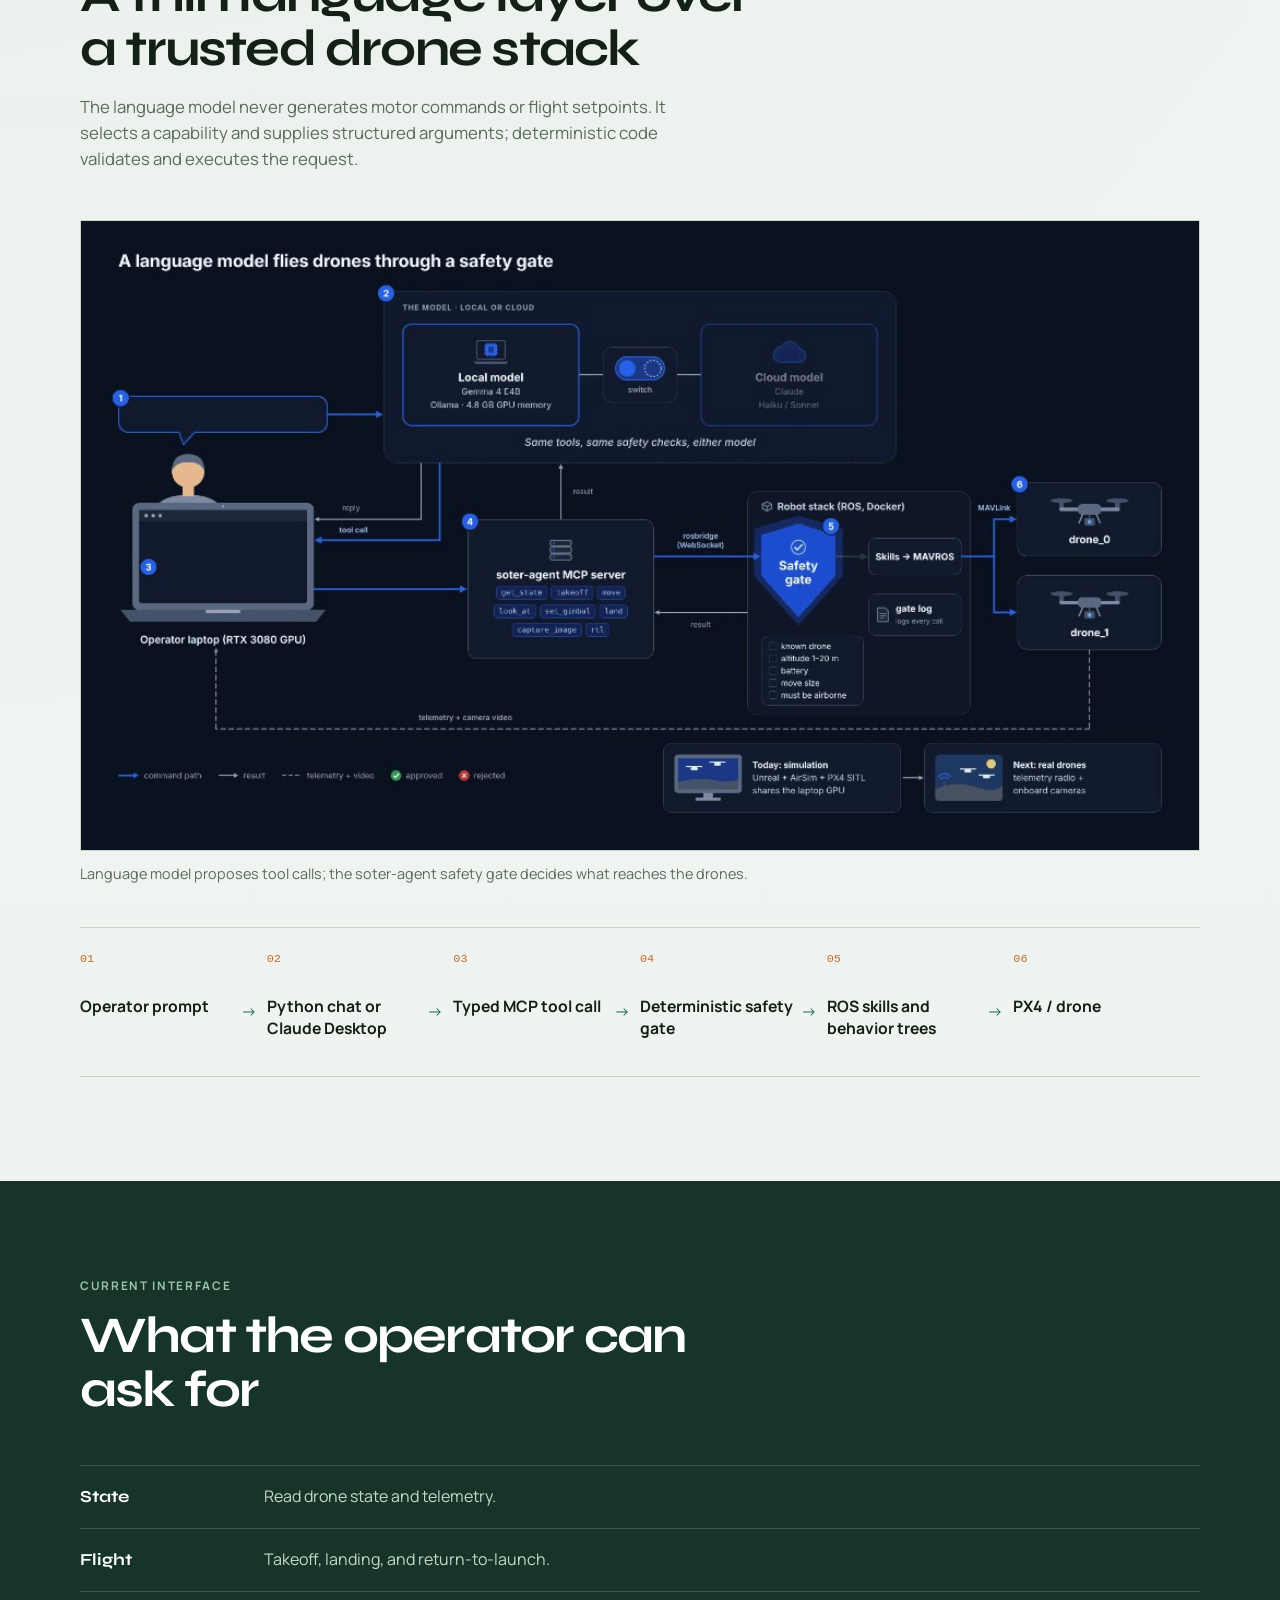
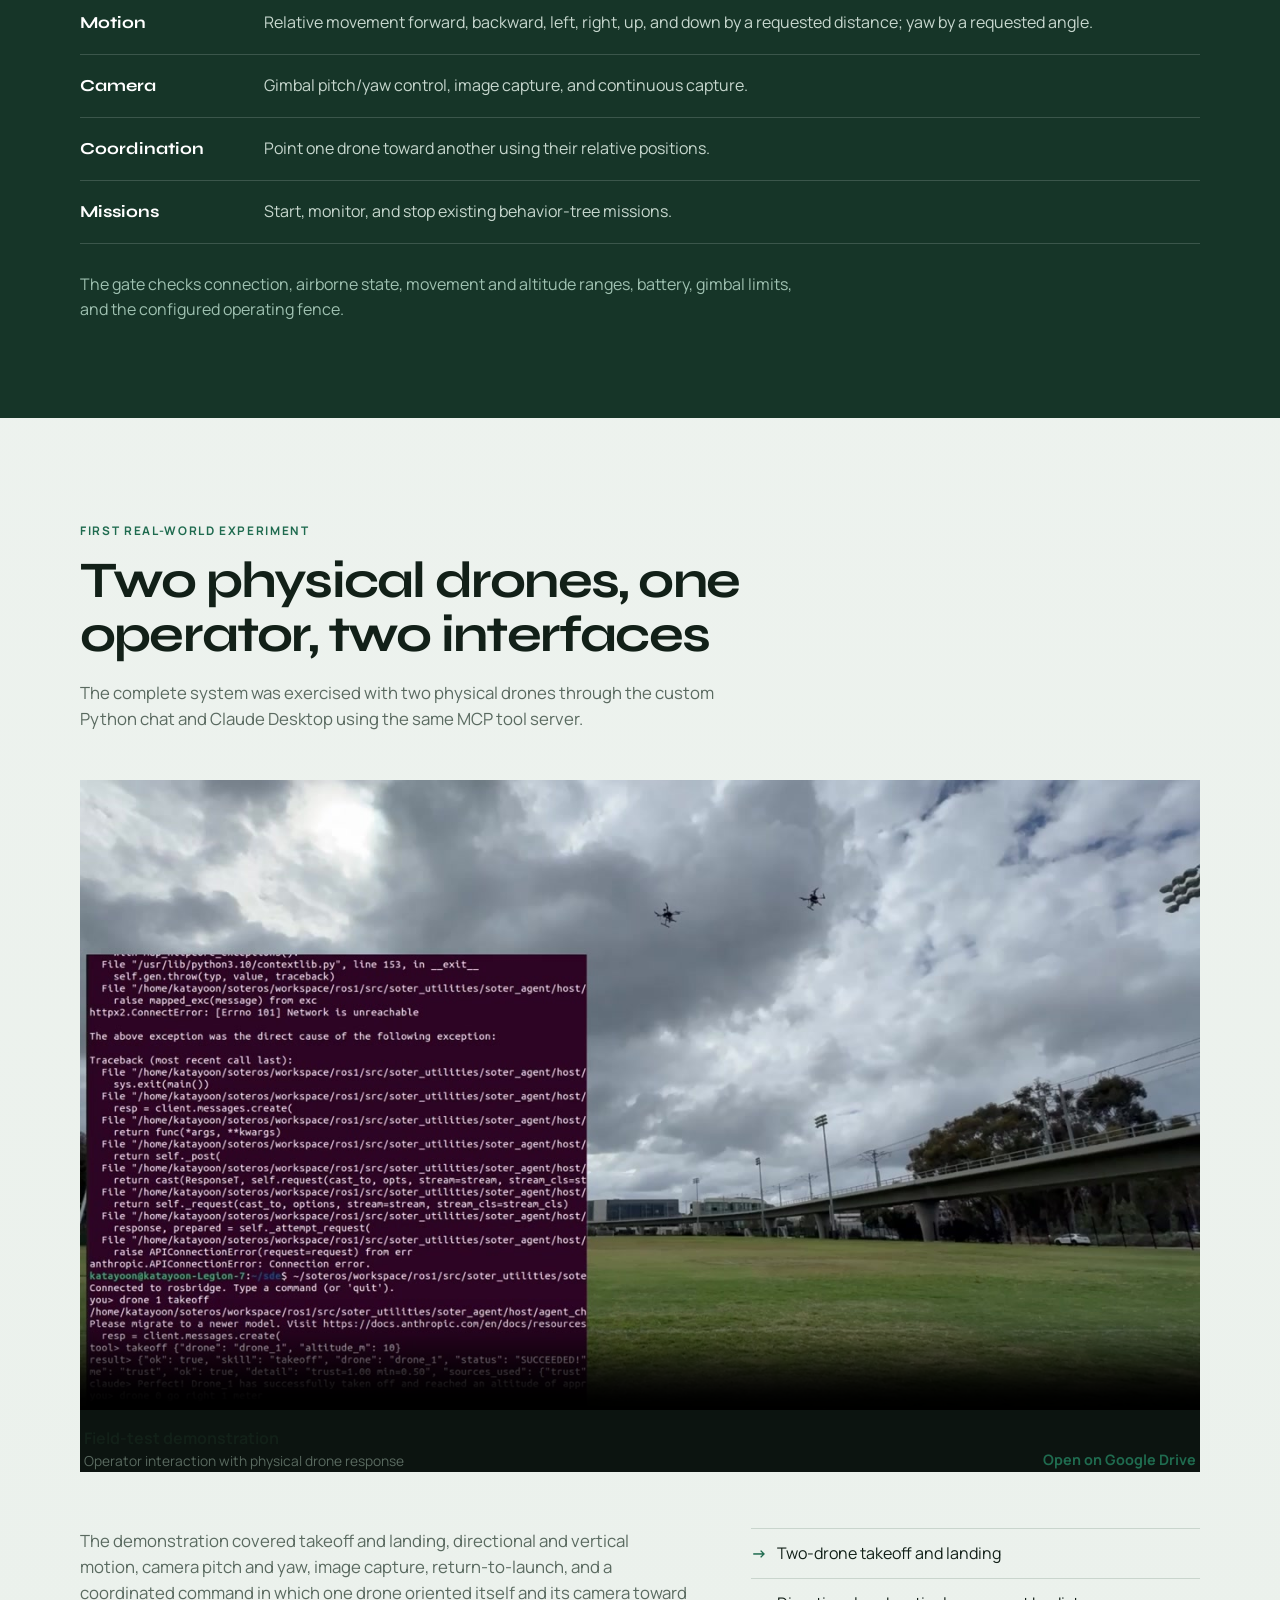
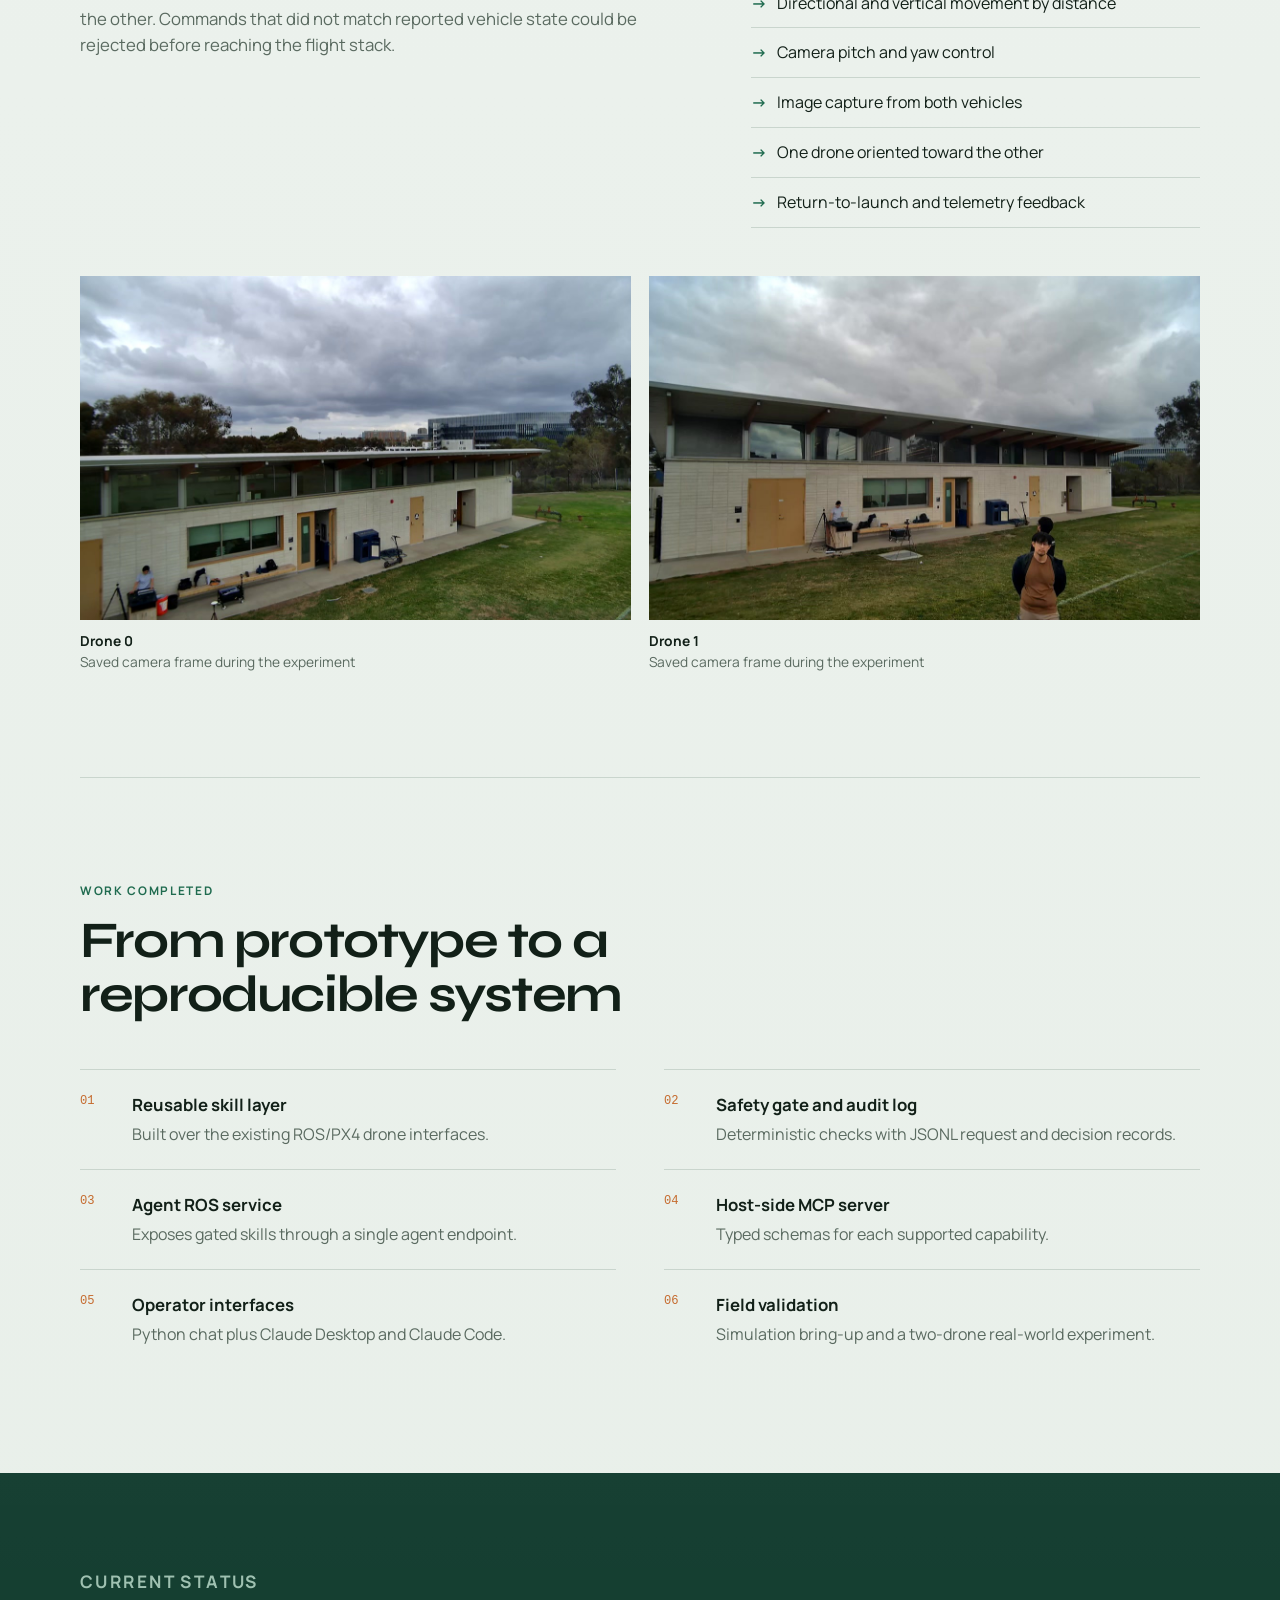
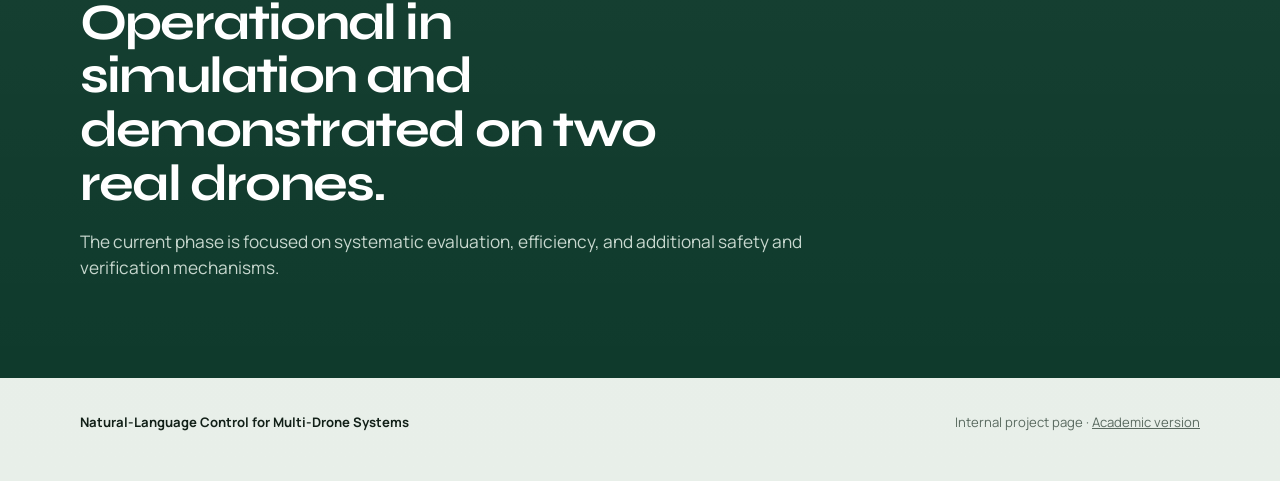
==== commit 7a36e885: "Add architecture diagram to overview and academic pages." ====
--- a/index.html
+++ b/index.html
@@ -66,6 +66,11 @@
         </p>
       </div>
 
+      <figure class="architecture">
+        <img src="assets/architecture-diagram.jpg" alt="Architecture diagram: operator laptop, local or cloud language model, soter-agent MCP server, safety gate in the ROS robot stack, and two drones with telemetry feedback">
+        <figcaption>Language model proposes tool calls; the soter-agent safety gate decides what reaches the drones.</figcaption>
+      </figure>
+
       <ol class="pipeline" aria-label="System architecture">
         <li><span>01</span><strong>Operator prompt</strong></li>
         <li><span>02</span><strong>Python chat or Claude Desktop</strong></li>
--- a/styles.css
+++ b/styles.css
@@ -267,6 +267,21 @@
   font-size: 1.05rem;
 }
 
+.architecture {
+  margin: 0 0 42px;
+}
+
+.architecture img {
+  border: 1px solid var(--line);
+  background: #0b1120;
+}
+
+.architecture figcaption {
+  margin-top: 12px;
+  color: var(--muted);
+  font-size: 0.9rem;
+}
+
 .pipeline {
   display: grid;
   grid-template-columns: repeat(6, 1fr);
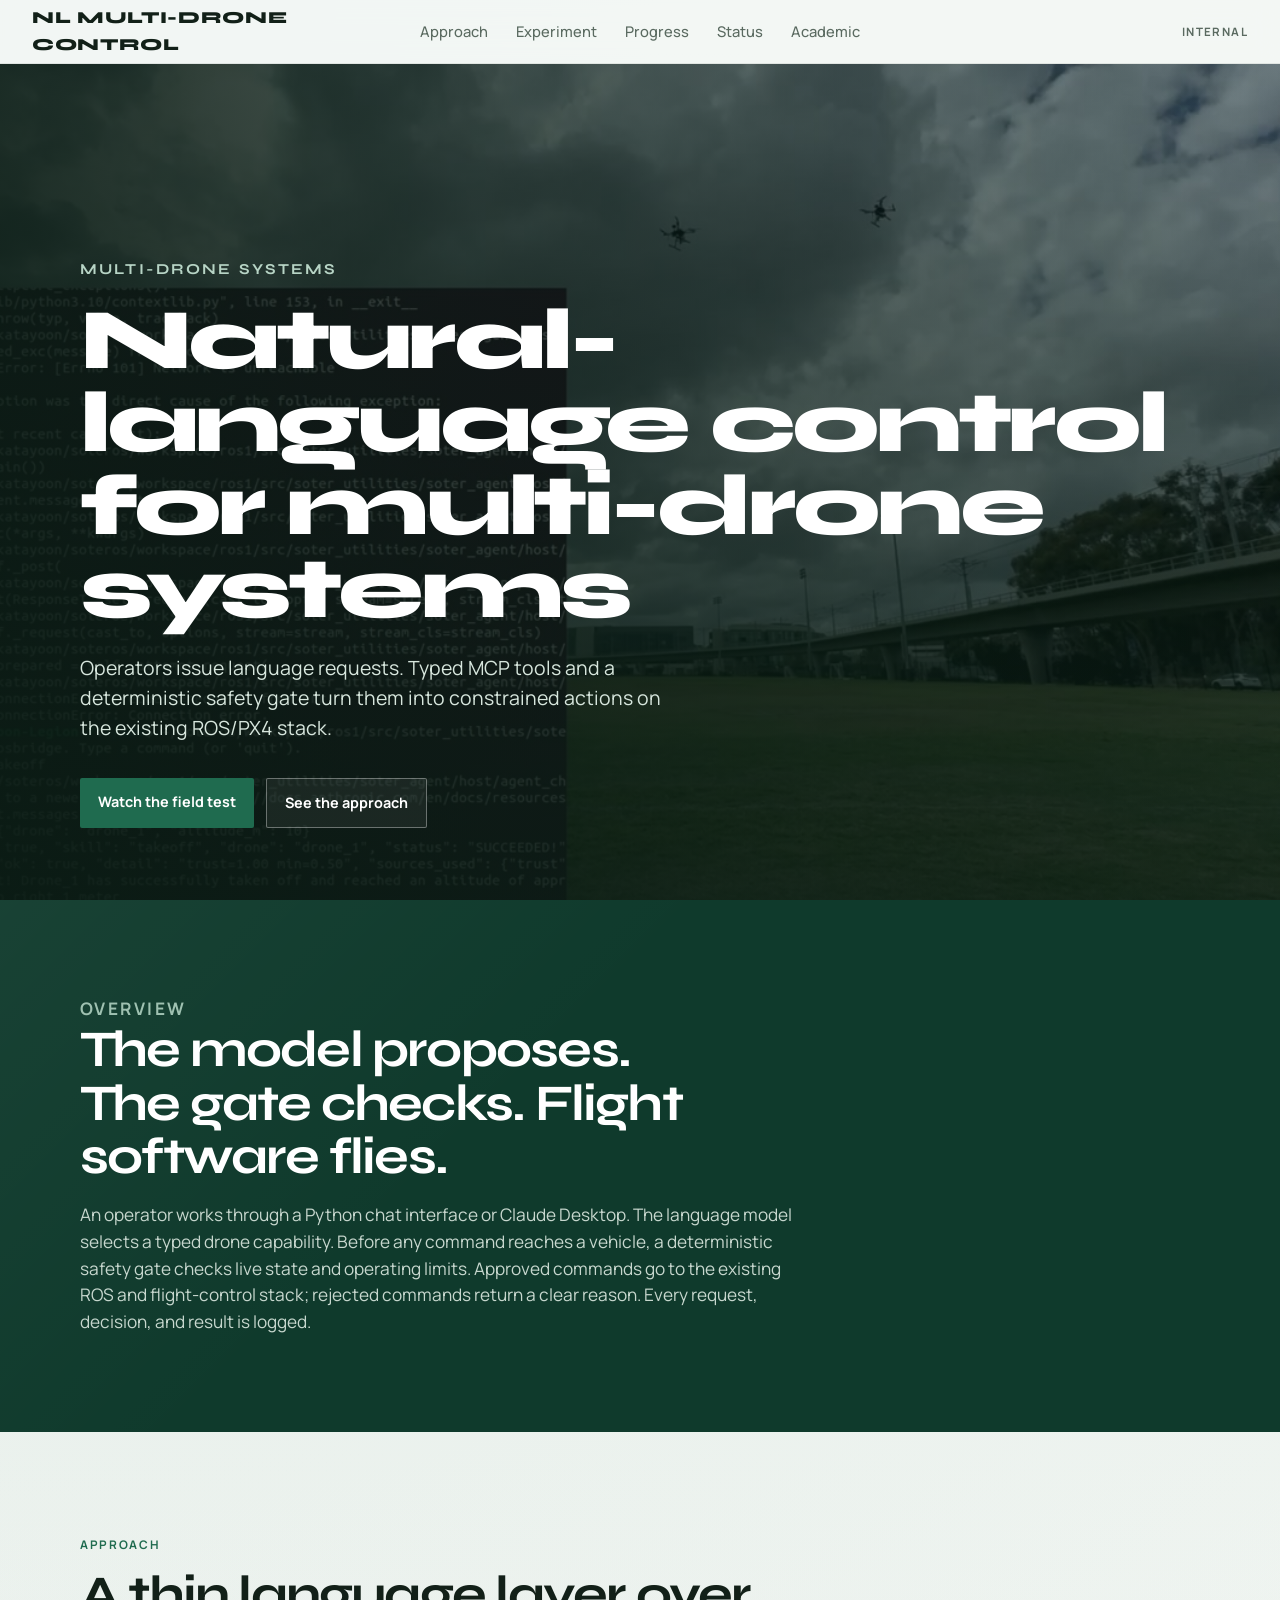
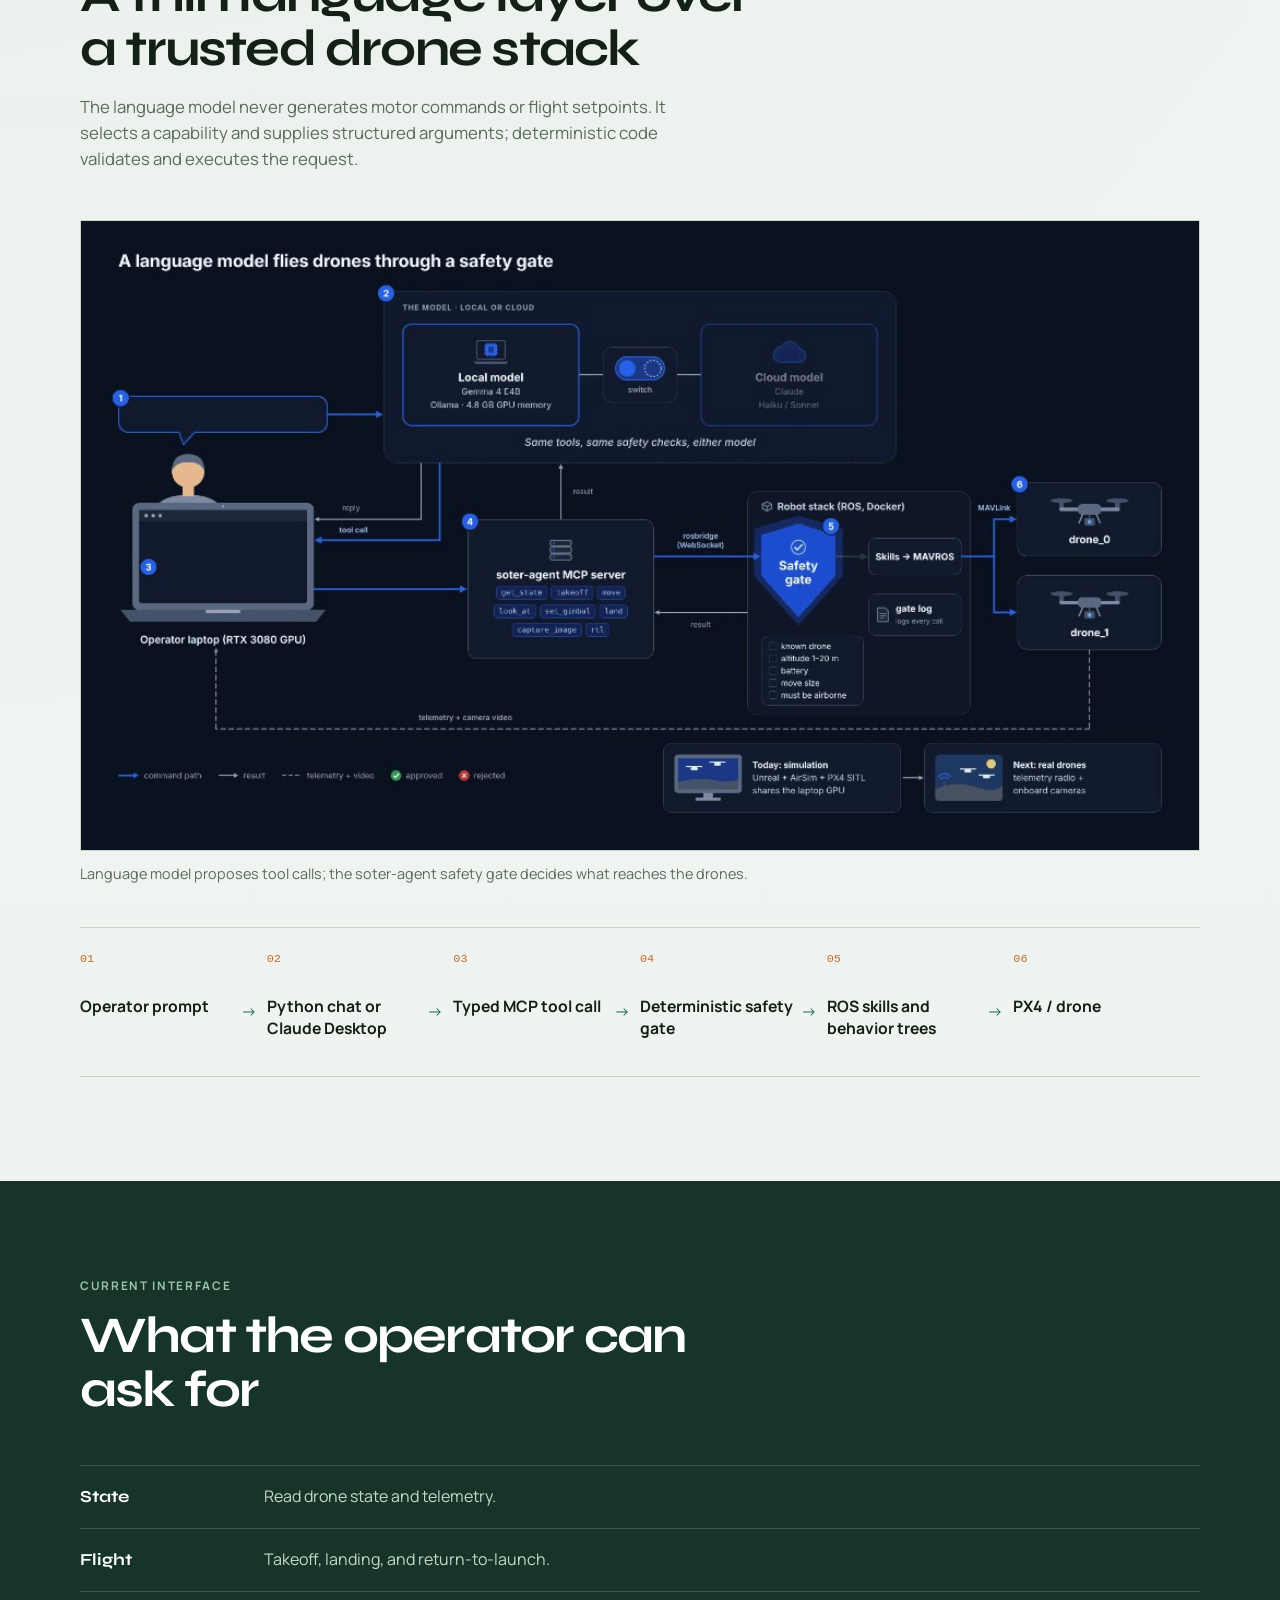
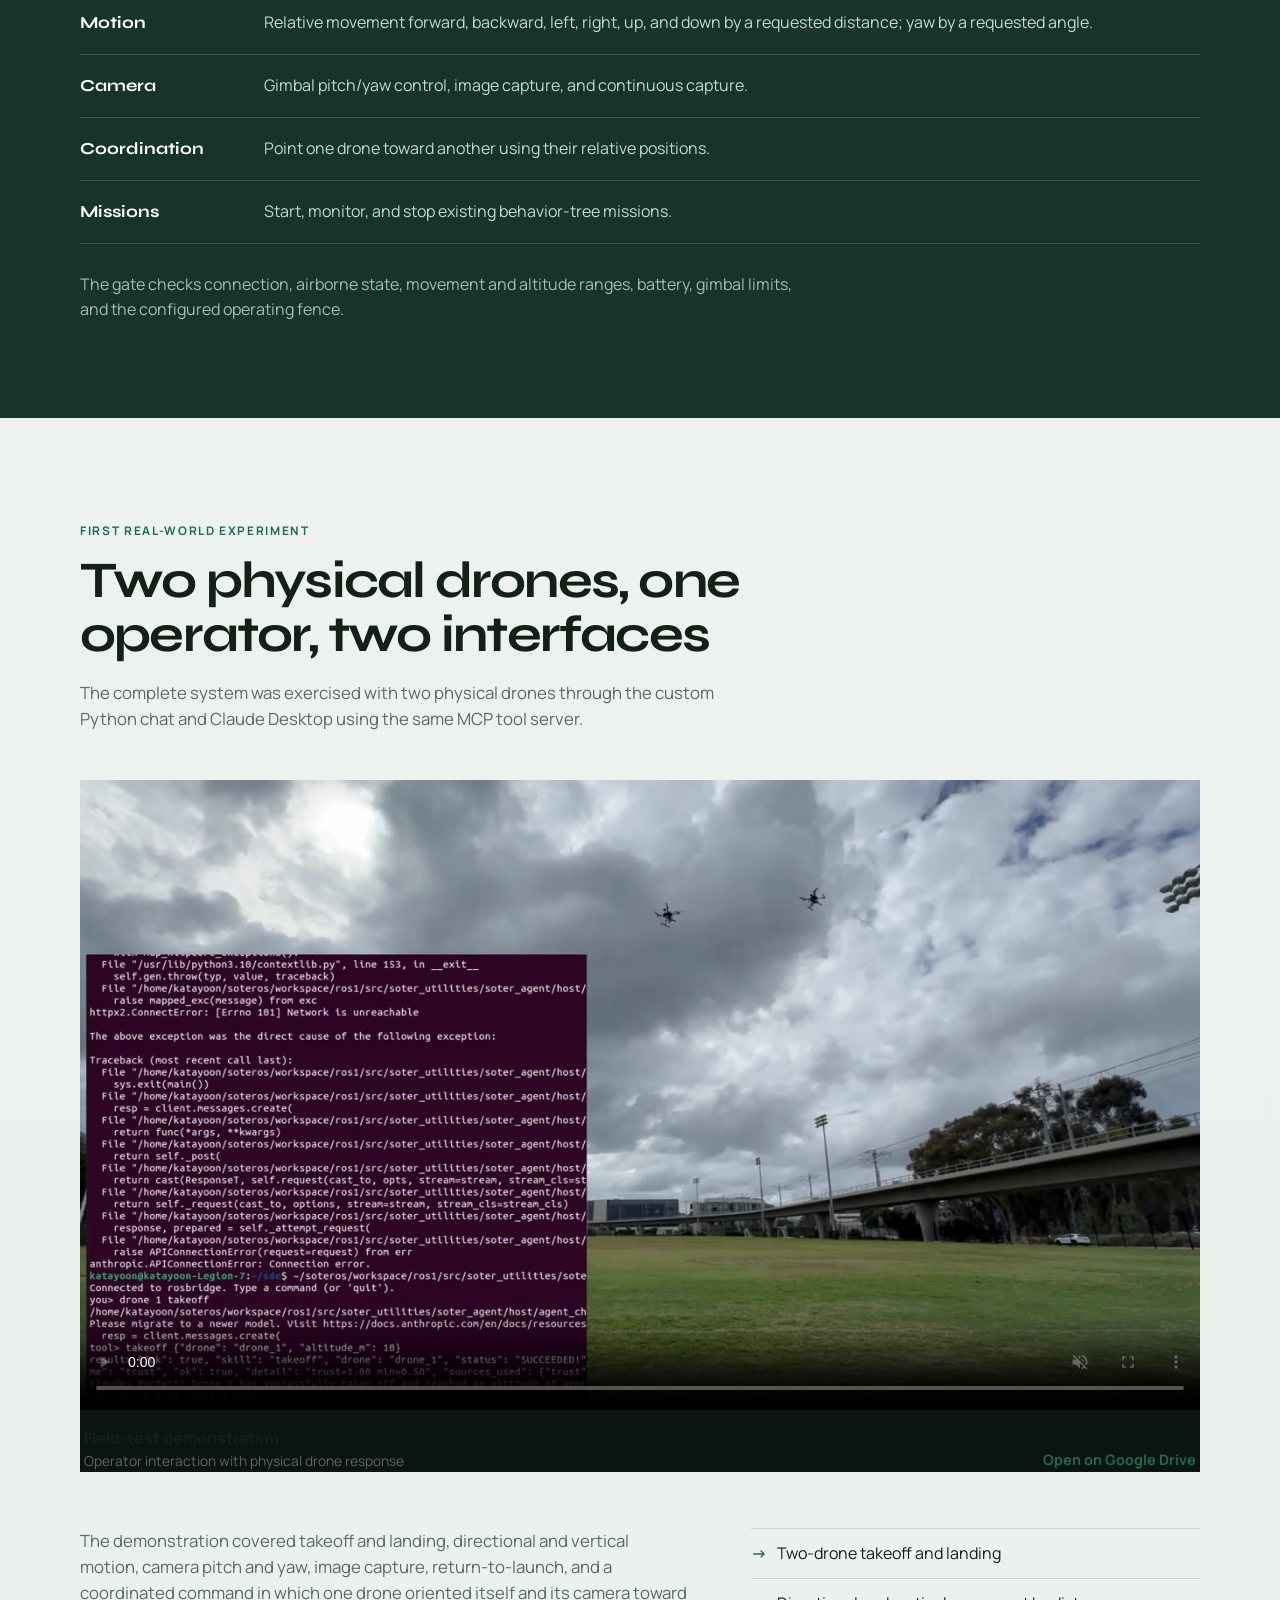
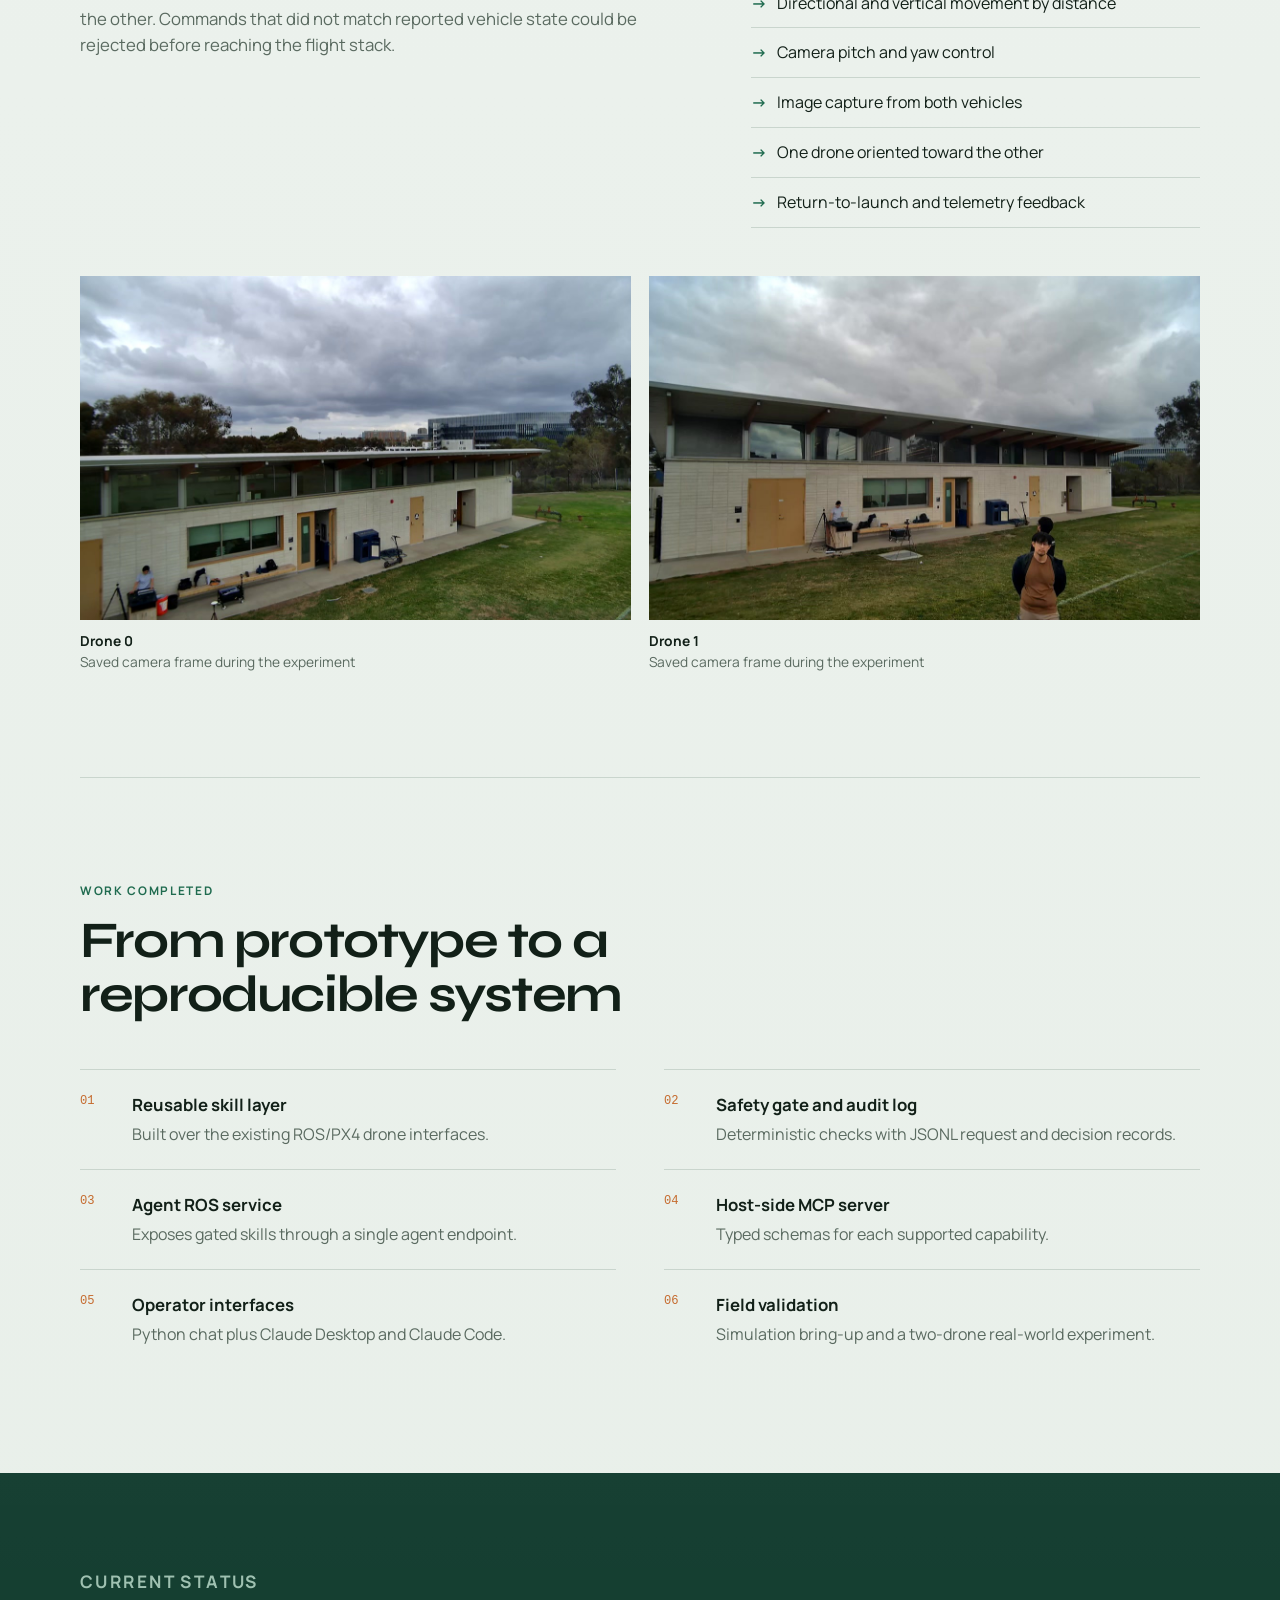
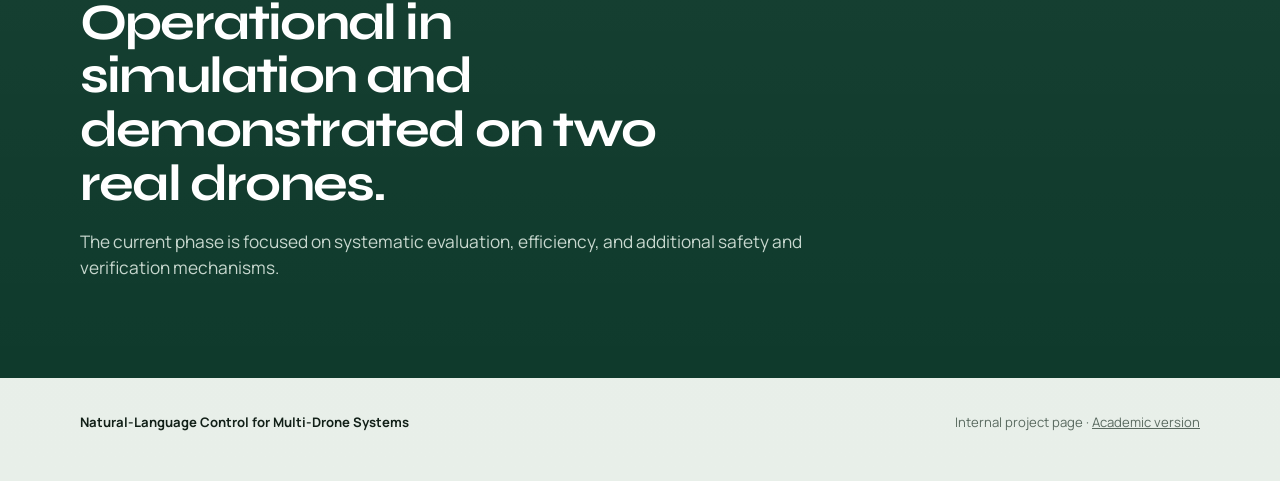
==== commit 9b450a5e: "Drop academic header links and autoplay the teaser video." ====
--- a/index.html
+++ b/index.html
@@ -129,7 +129,7 @@
       </div>
 
       <div class="video-shell">
-        <video controls preload="metadata" poster="assets/field-test-poster.jpg">
+        <video autoplay muted loop playsinline controls preload="auto" poster="assets/field-test-poster.jpg">
           <source src="assets/field-test-demo.mp4" type="video/mp4">
           Your browser does not support the video element.
         </video>
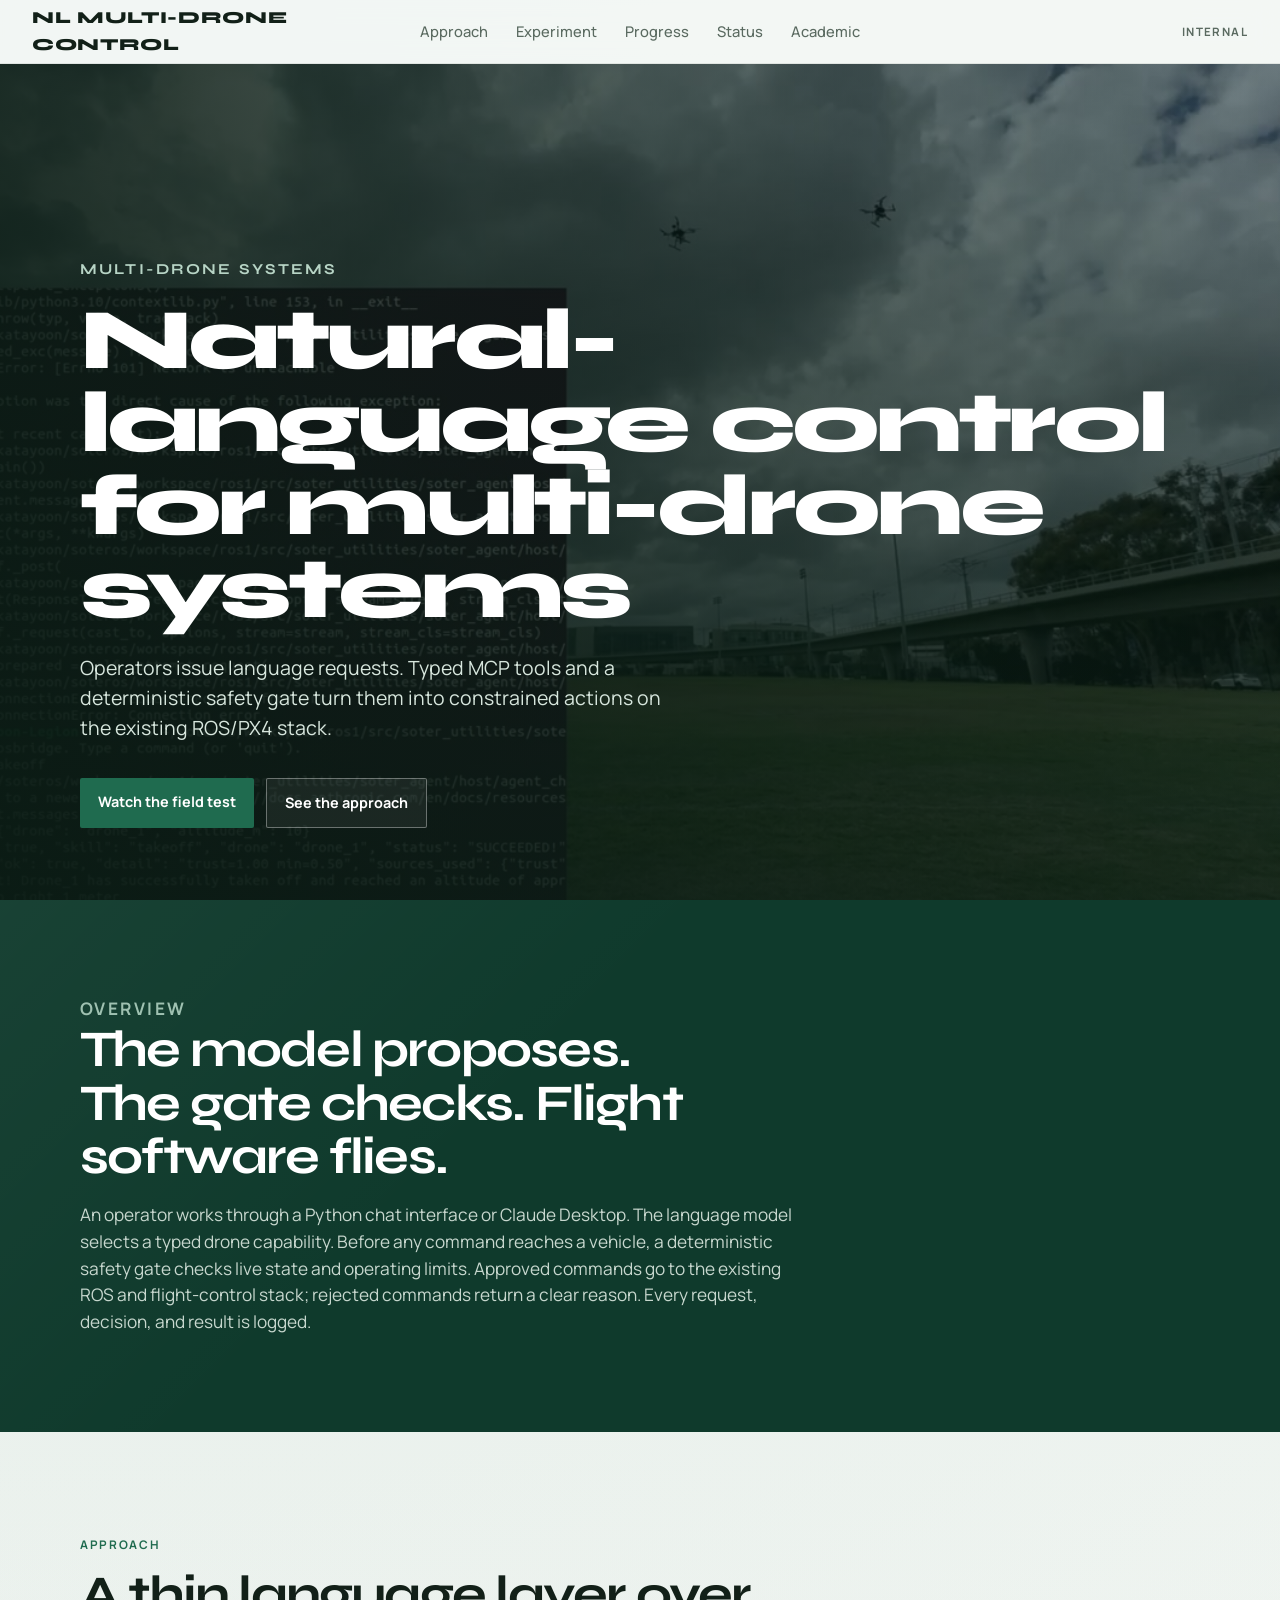
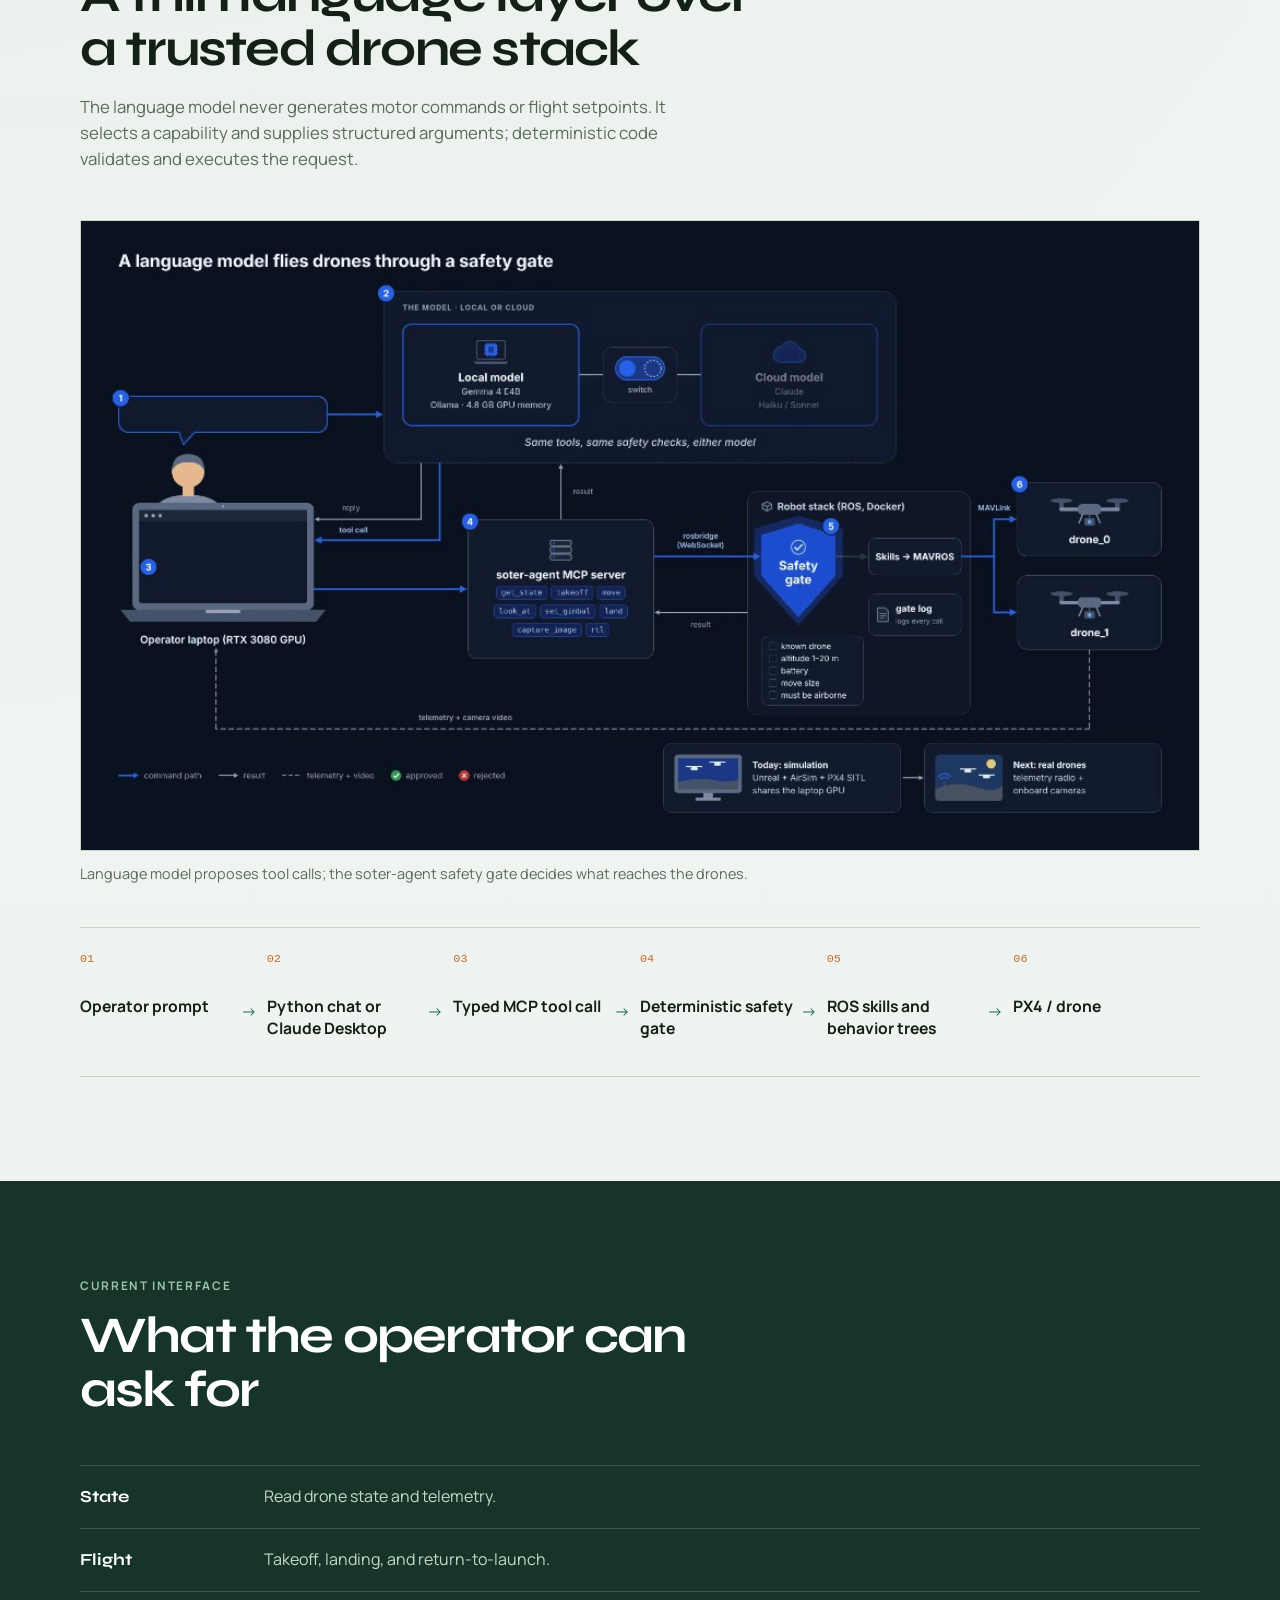
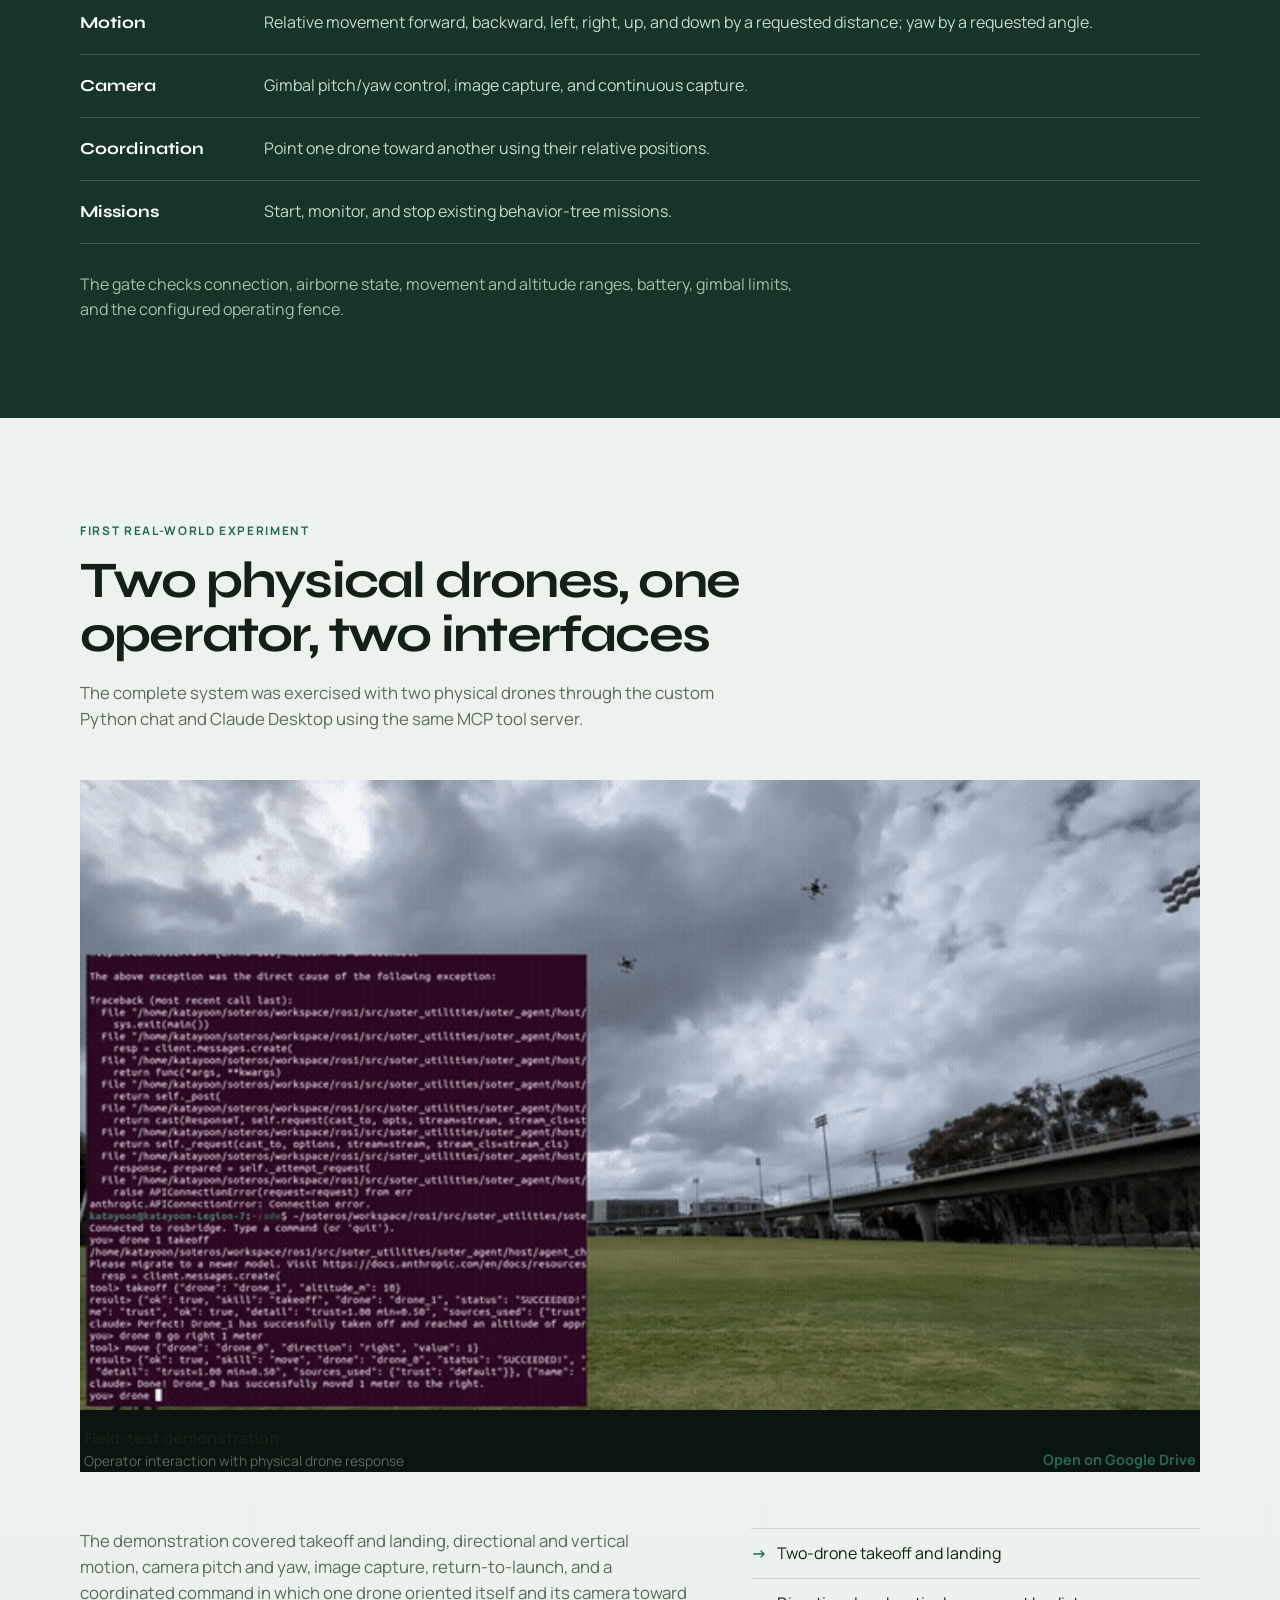
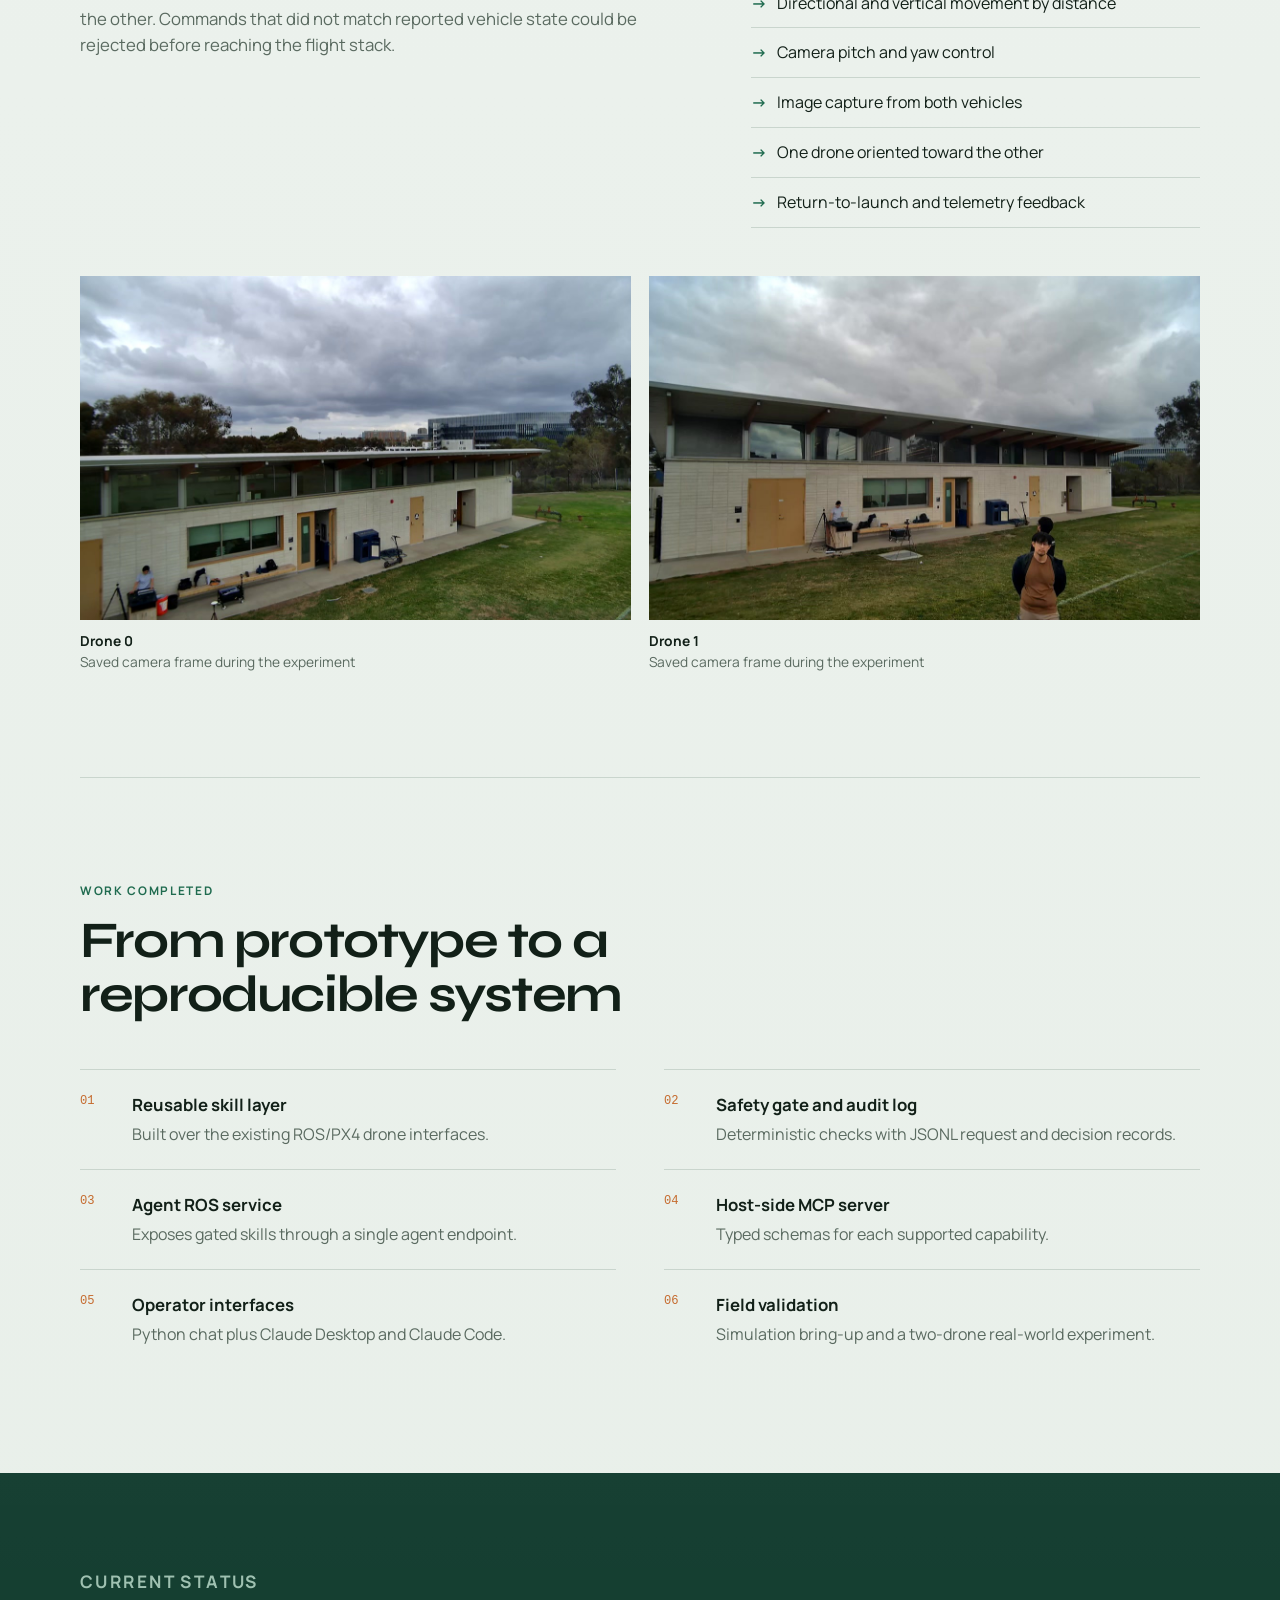
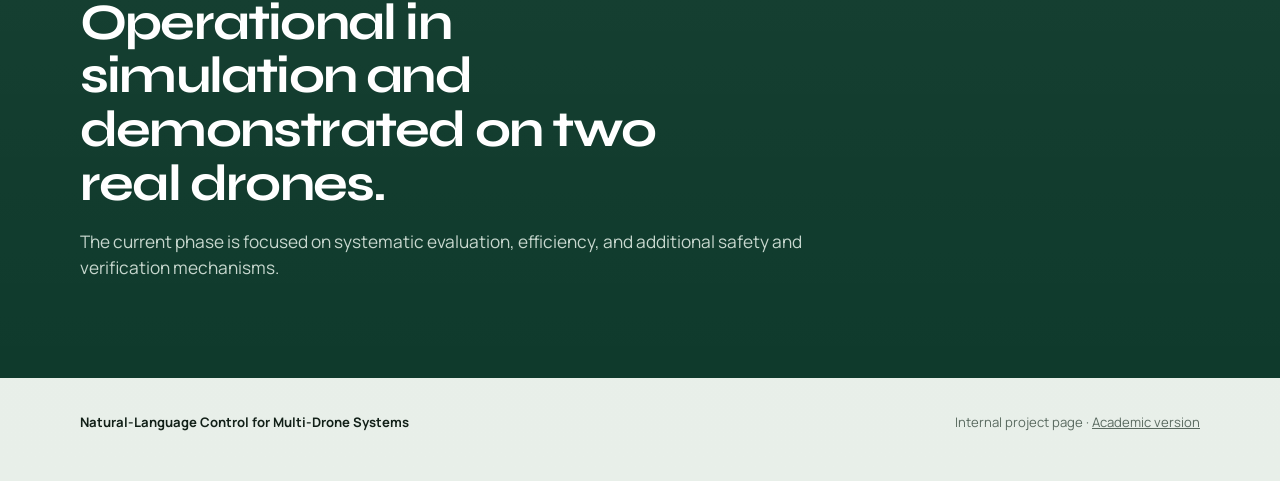
==== commit ecb32aec: "Replace teaser video with an animated GIF on both pages." ====
--- a/index.html
+++ b/index.html
@@ -129,10 +129,7 @@
       </div>
 
       <div class="video-shell">
-        <video autoplay muted loop playsinline controls preload="auto" poster="assets/field-test-poster.jpg">
-          <source src="assets/field-test-demo.mp4" type="video/mp4">
-          Your browser does not support the video element.
-        </video>
+        <img class="teaser" src="assets/teaser.gif" alt="Animated teaser from the two-drone field demonstration with the operator chat overlay">
         <div class="video-meta">
           <div>
             <strong>Field-test demonstration</strong>
--- a/styles.css
+++ b/styles.css
@@ -377,10 +377,12 @@
   background: #0c1410;
 }
 
-.video-shell video {
+.video-shell .teaser {
   aspect-ratio: 16 / 9;
+  width: 100%;
+  height: auto;
+  object-fit: cover;
   background: #0c1410;
-  object-fit: contain;
 }
 
 .video-meta {
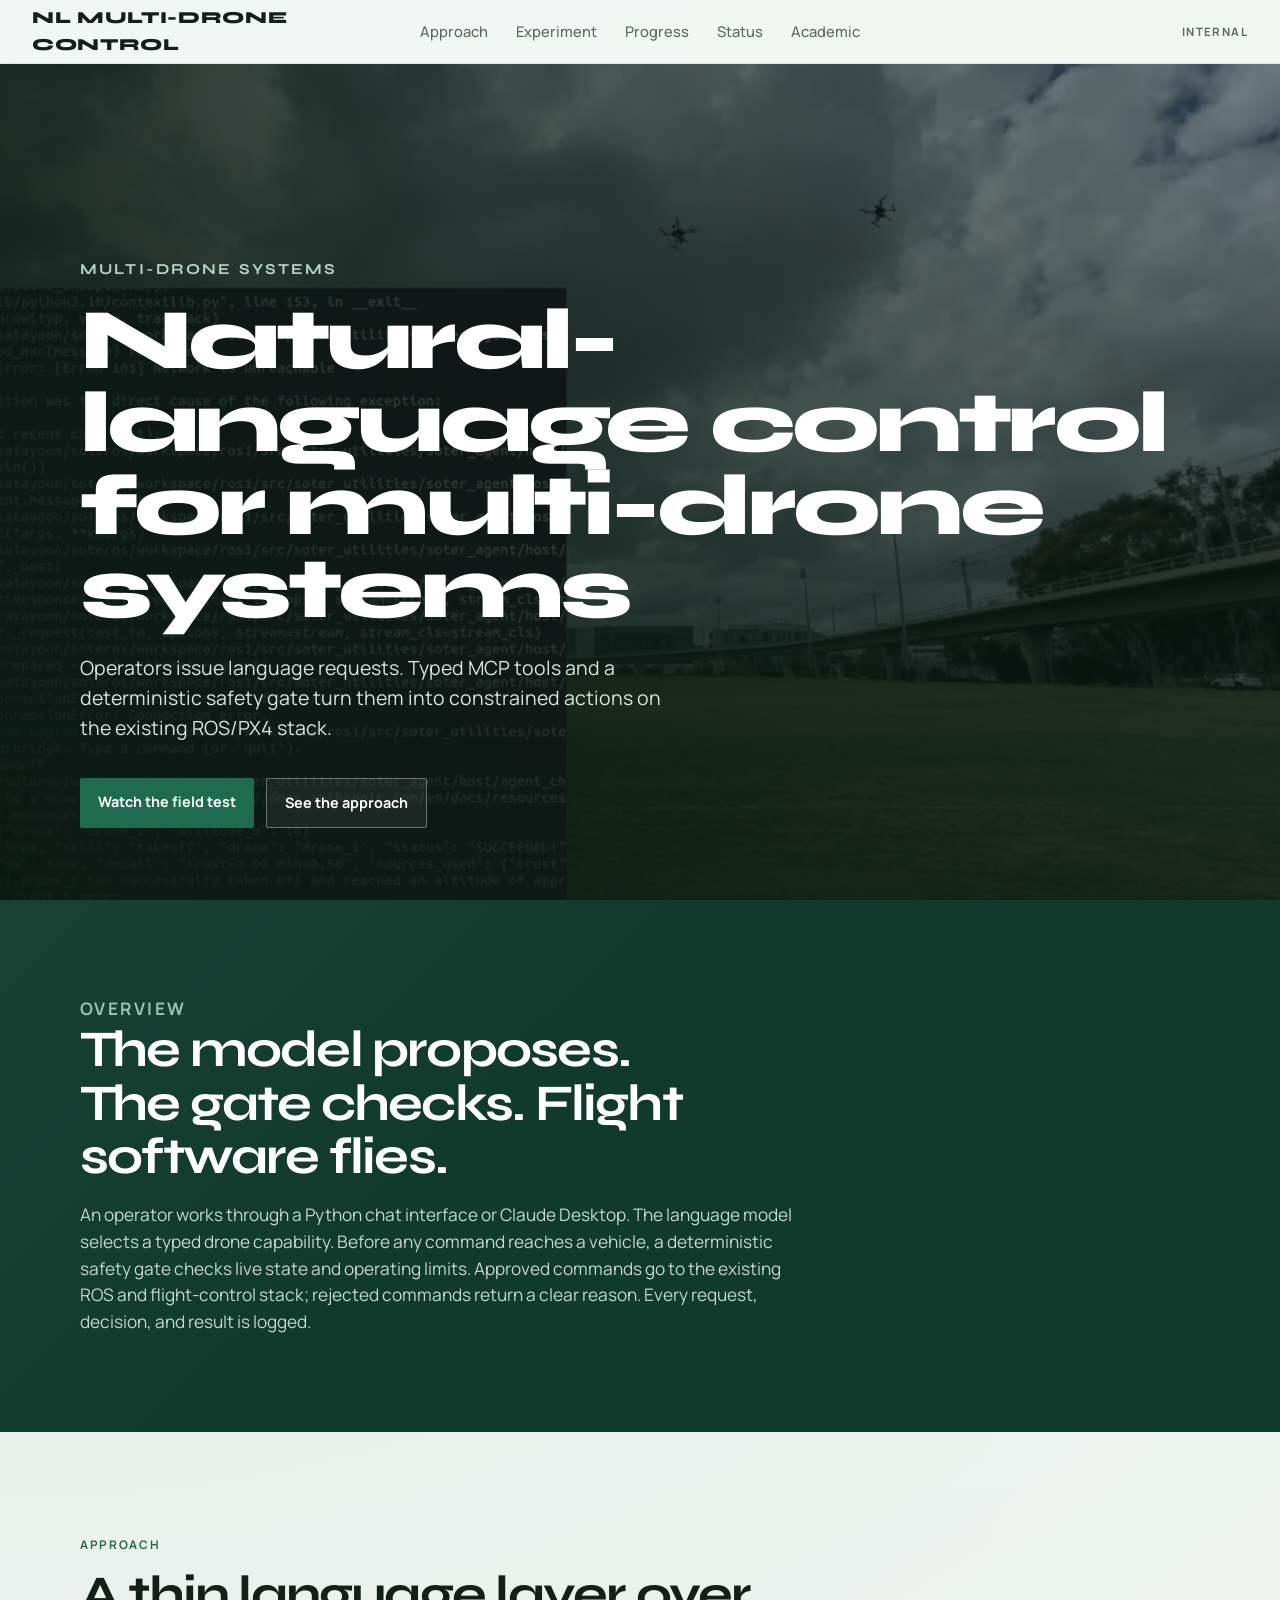
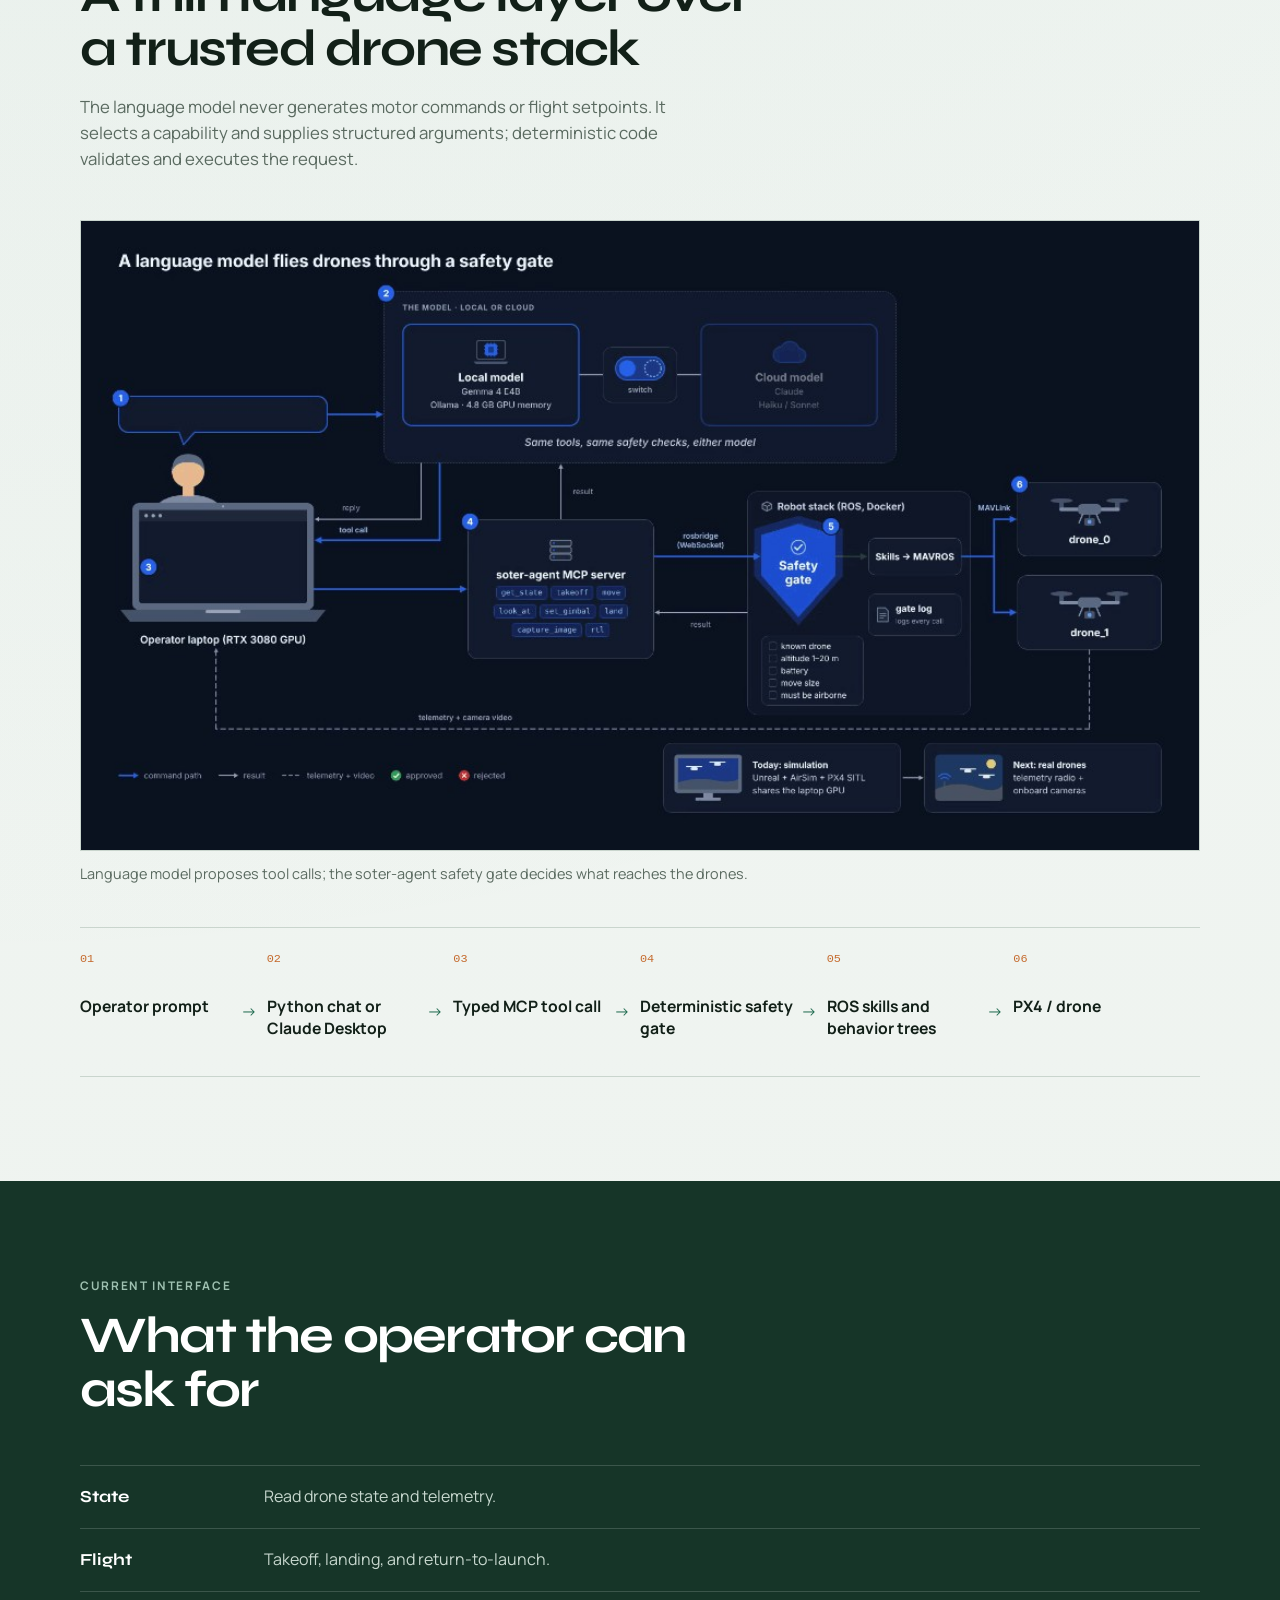
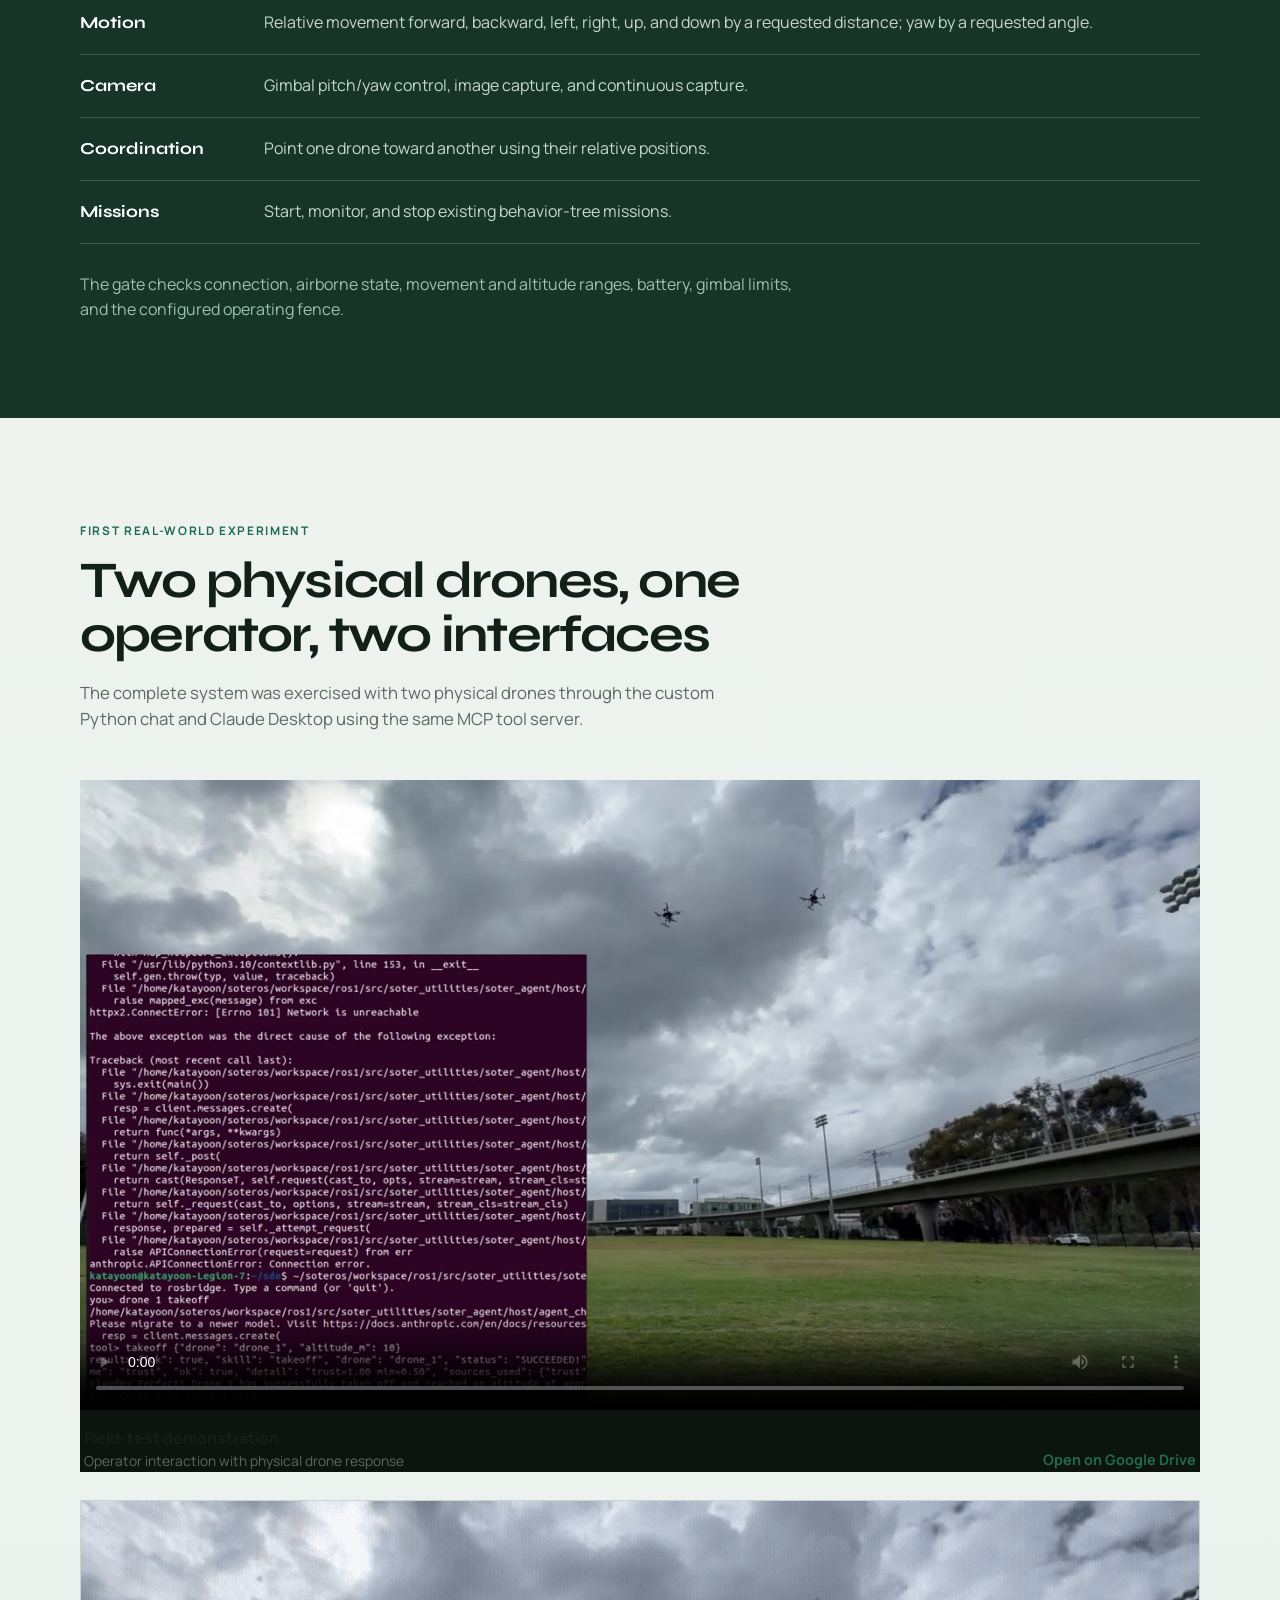
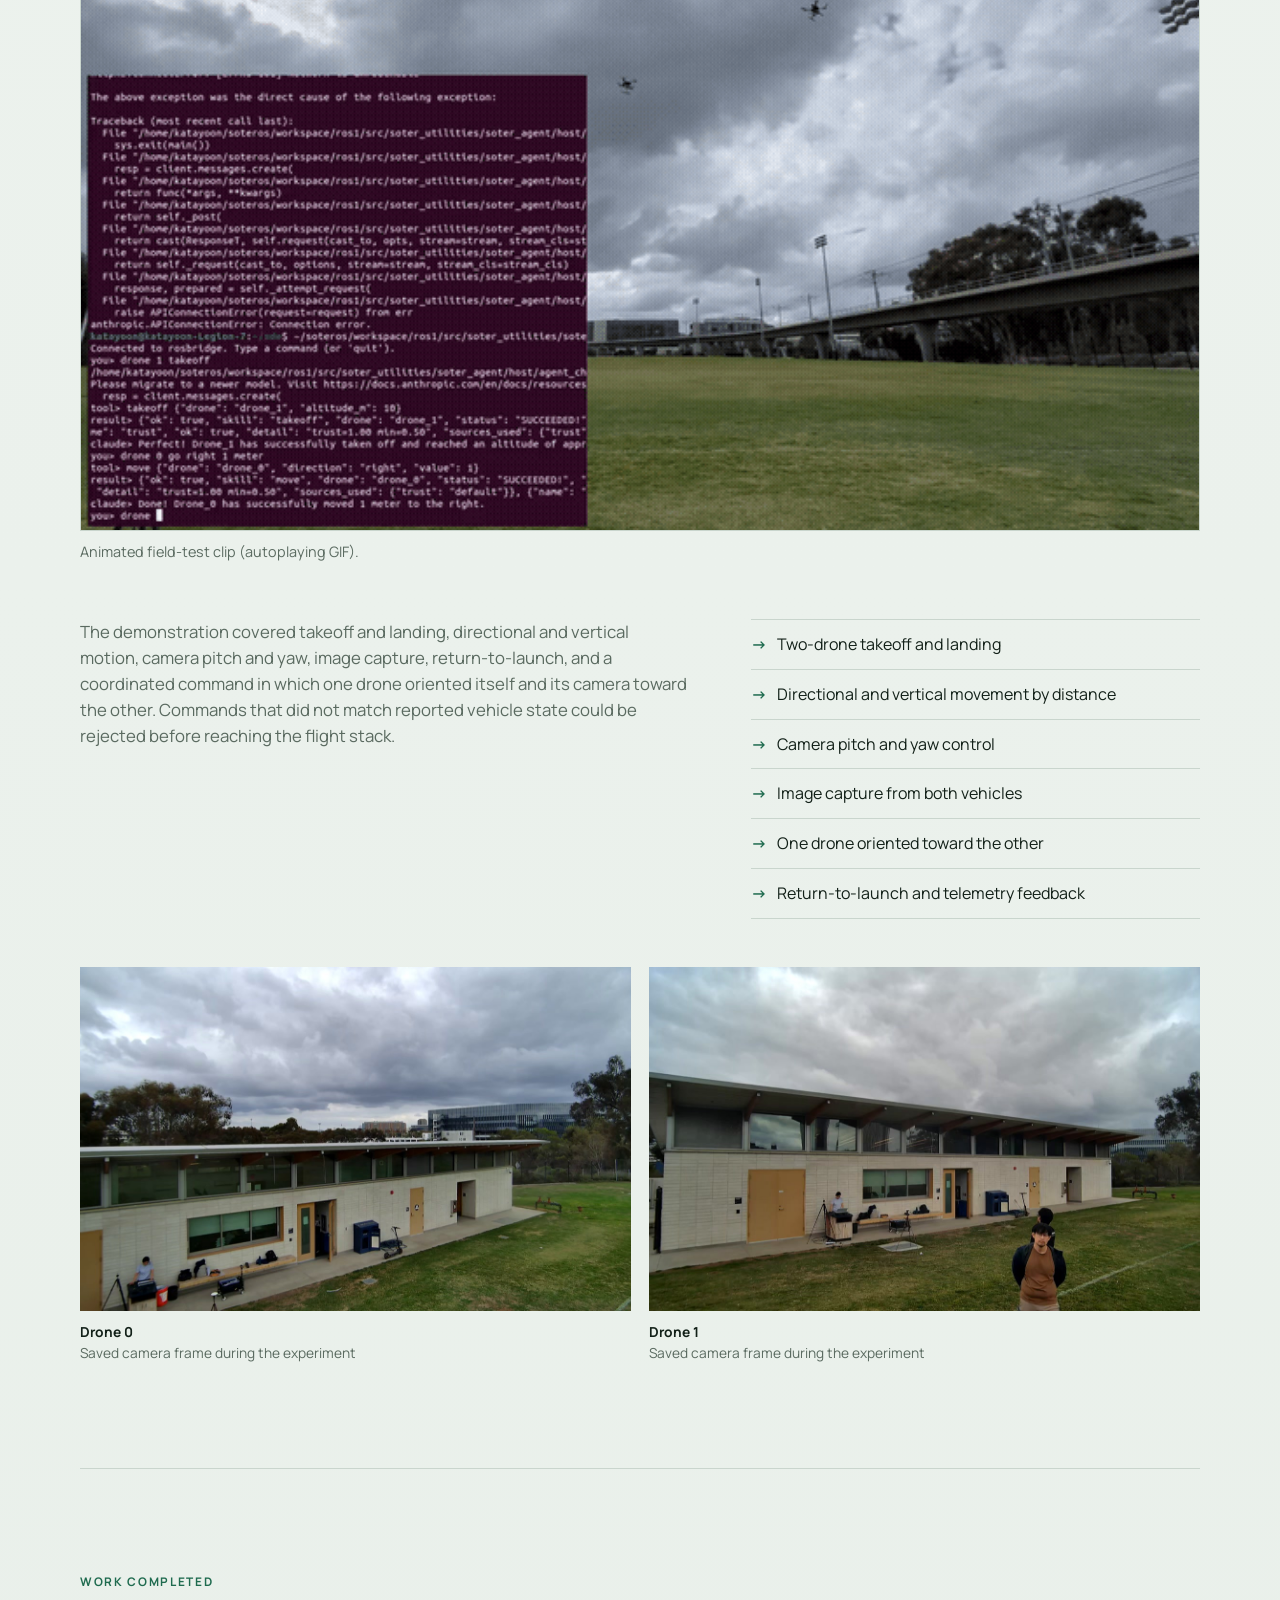
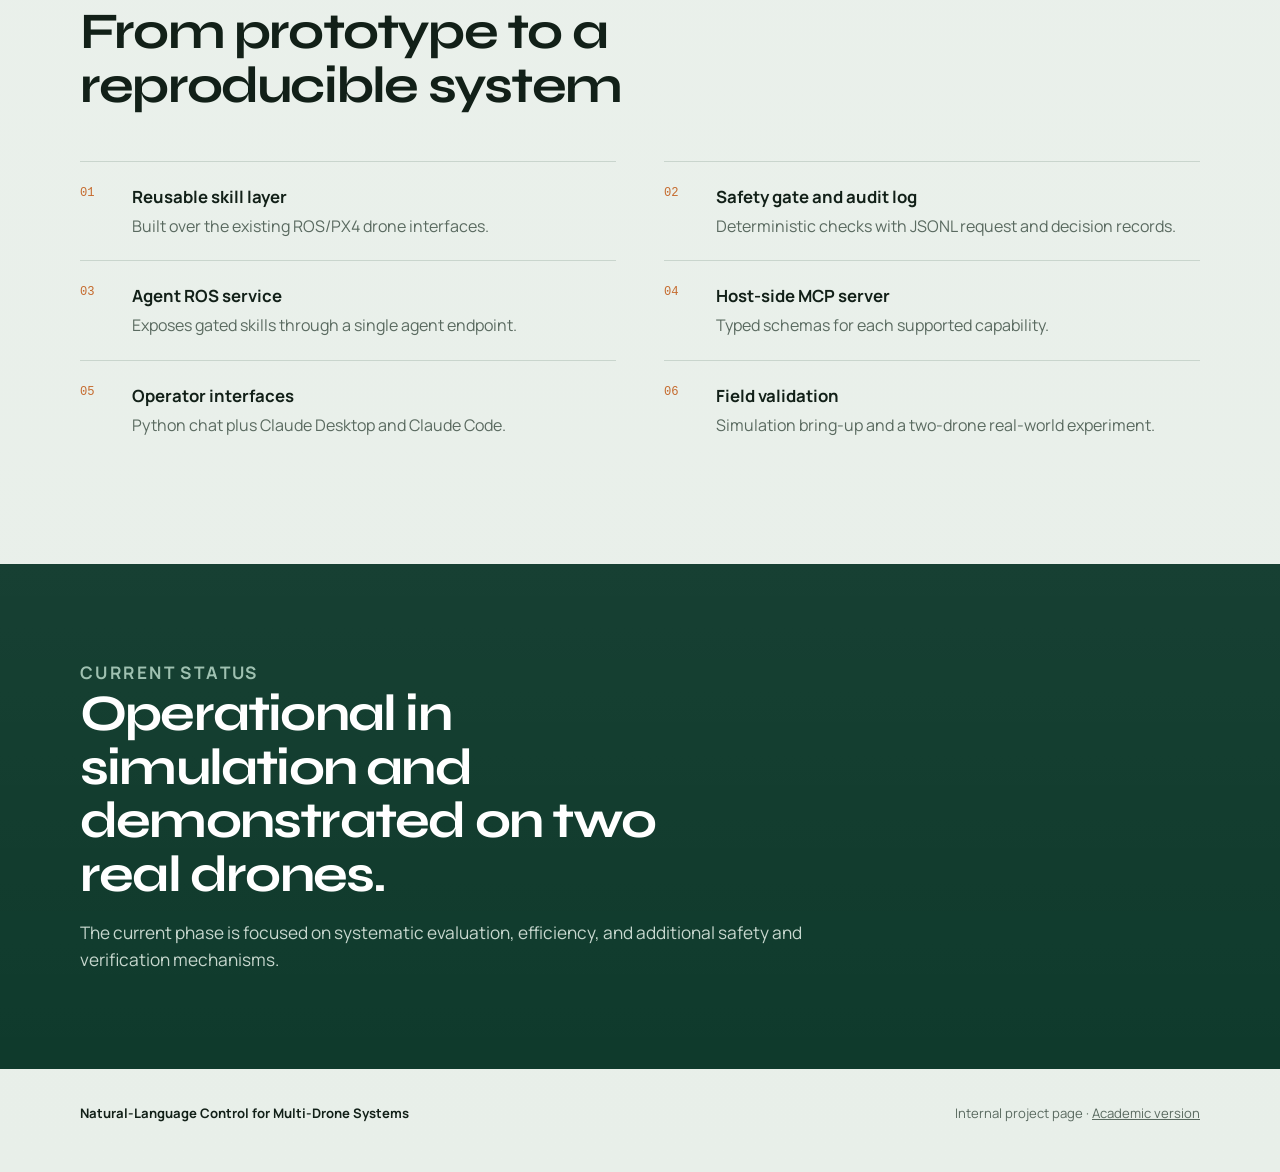
==== commit a65c3492: "Restore controllable teaser video and keep GIF as an autoplaying figure." ====
--- a/index.html
+++ b/index.html
@@ -129,7 +129,10 @@
       </div>
 
       <div class="video-shell">
-        <img class="teaser" src="assets/teaser.gif" alt="Animated teaser from the two-drone field demonstration with the operator chat overlay">
+        <video controls playsinline preload="metadata" poster="assets/field-test-poster.jpg">
+          <source src="assets/field-test-demo.mp4" type="video/mp4">
+          Your browser does not support the video element.
+        </video>
         <div class="video-meta">
           <div>
             <strong>Field-test demonstration</strong>
@@ -138,6 +141,11 @@
           <a class="video-link" href="https://drive.google.com/file/d/1_zPsYfUP-ygMsipcDQyDrtAIv74Td3Dw/view?usp=drive_link" target="_blank" rel="noopener noreferrer">Open on Google Drive</a>
         </div>
       </div>
+
+      <figure class="gif-figure">
+        <img src="assets/teaser.gif?v=2" alt="Animated clip of the two-drone field demonstration with operator chat overlay">
+        <figcaption>Animated field-test clip (autoplaying GIF).</figcaption>
+      </figure>
 
       <div class="experiment-body">
         <p>
--- a/styles.css
+++ b/styles.css
@@ -377,12 +377,28 @@
   background: #0c1410;
 }
 
-.video-shell .teaser {
+.video-shell video {
   aspect-ratio: 16 / 9;
+  background: #0c1410;
+  object-fit: contain;
+}
+
+.gif-figure {
+  margin: 28px 0 0;
+}
+
+.gif-figure img {
+  display: block;
   width: 100%;
   height: auto;
-  object-fit: cover;
+  border: 1px solid var(--line);
   background: #0c1410;
+}
+
+.gif-figure figcaption {
+  margin-top: 10px;
+  color: var(--muted);
+  font-size: 0.9rem;
 }
 
 .video-meta {
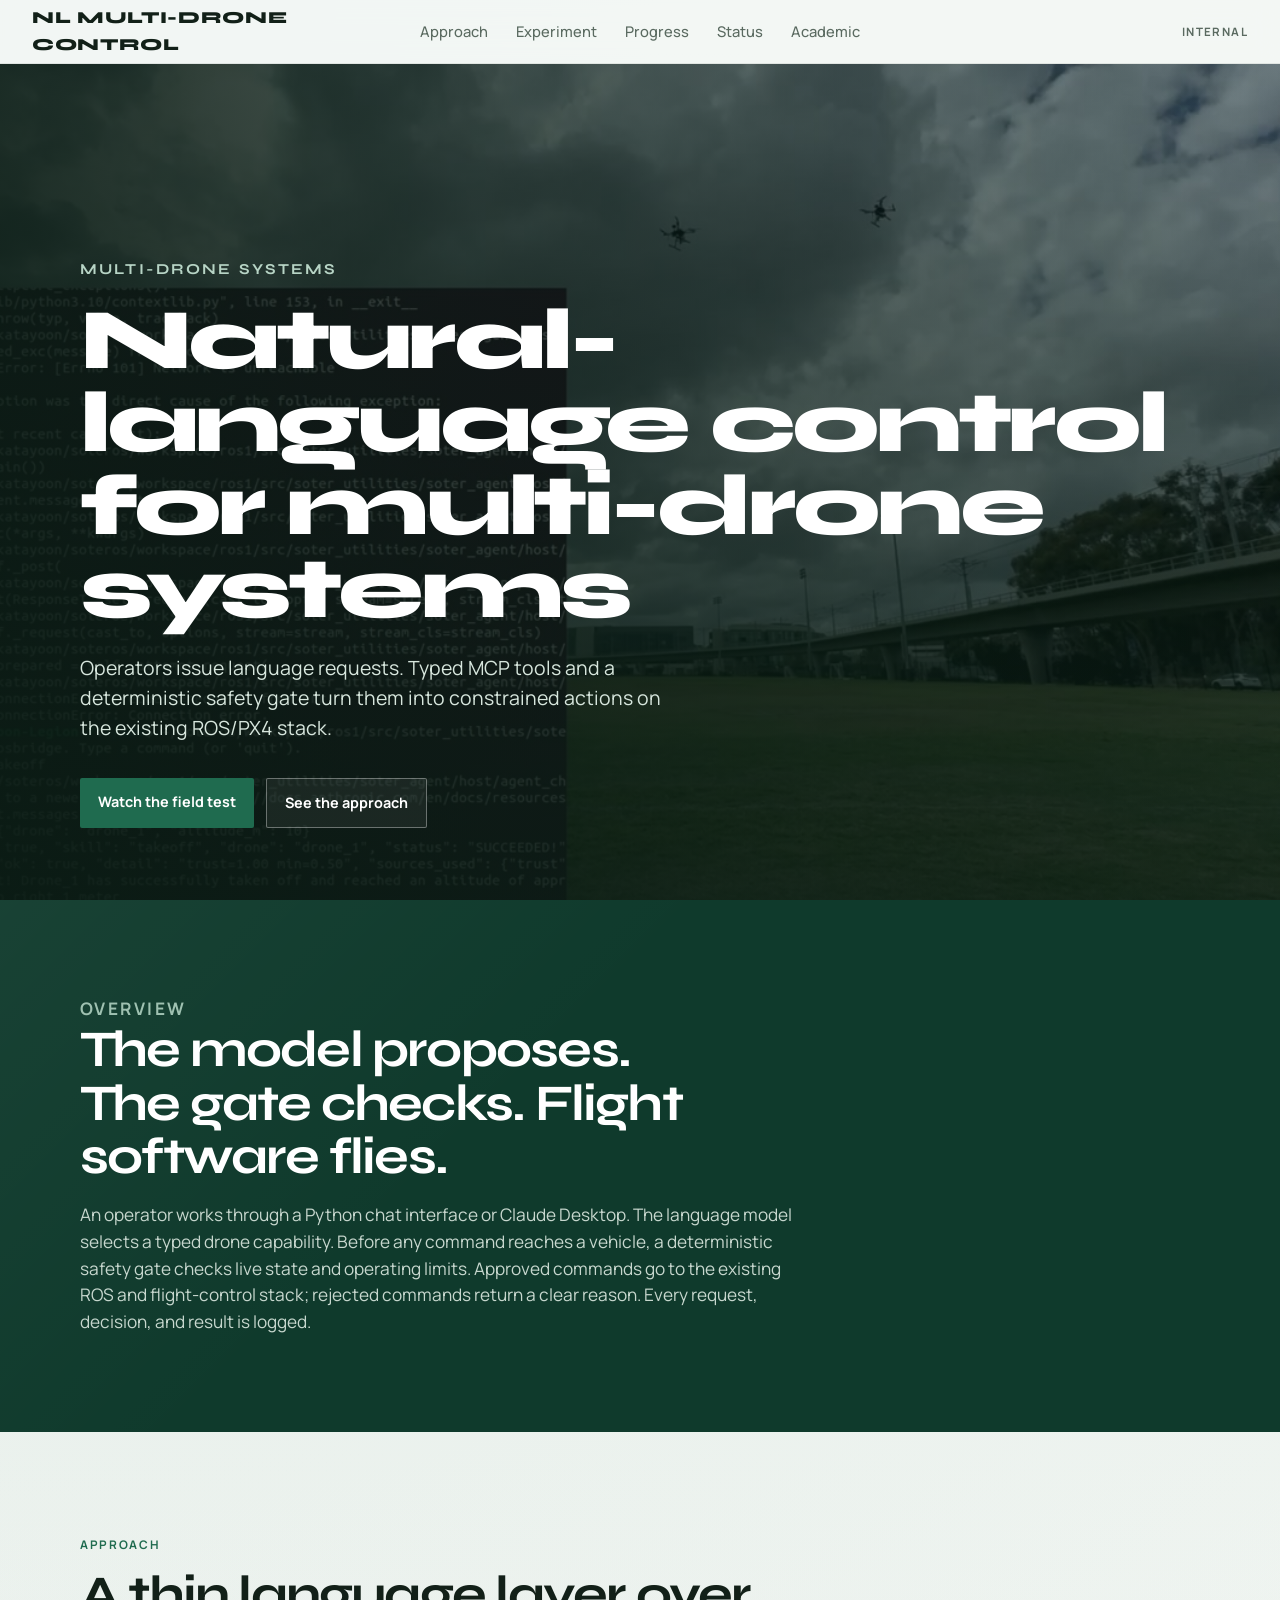
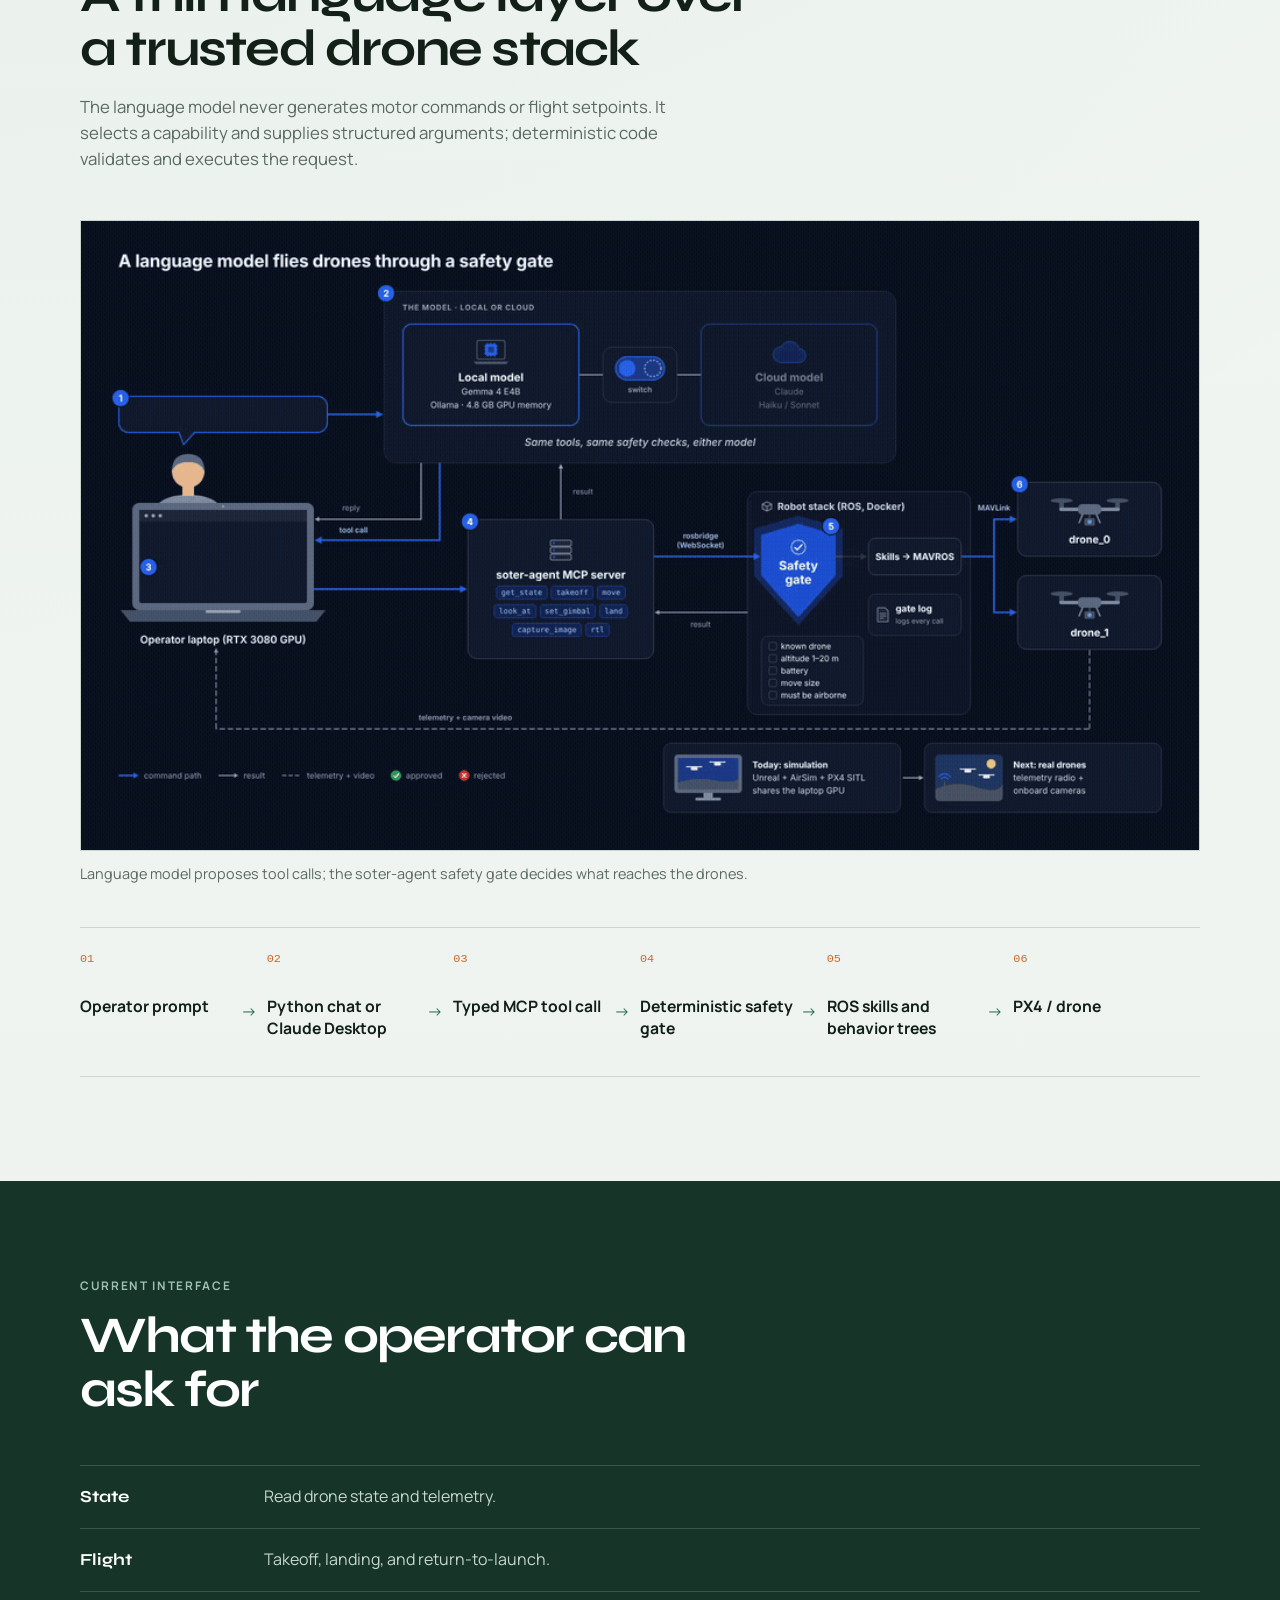
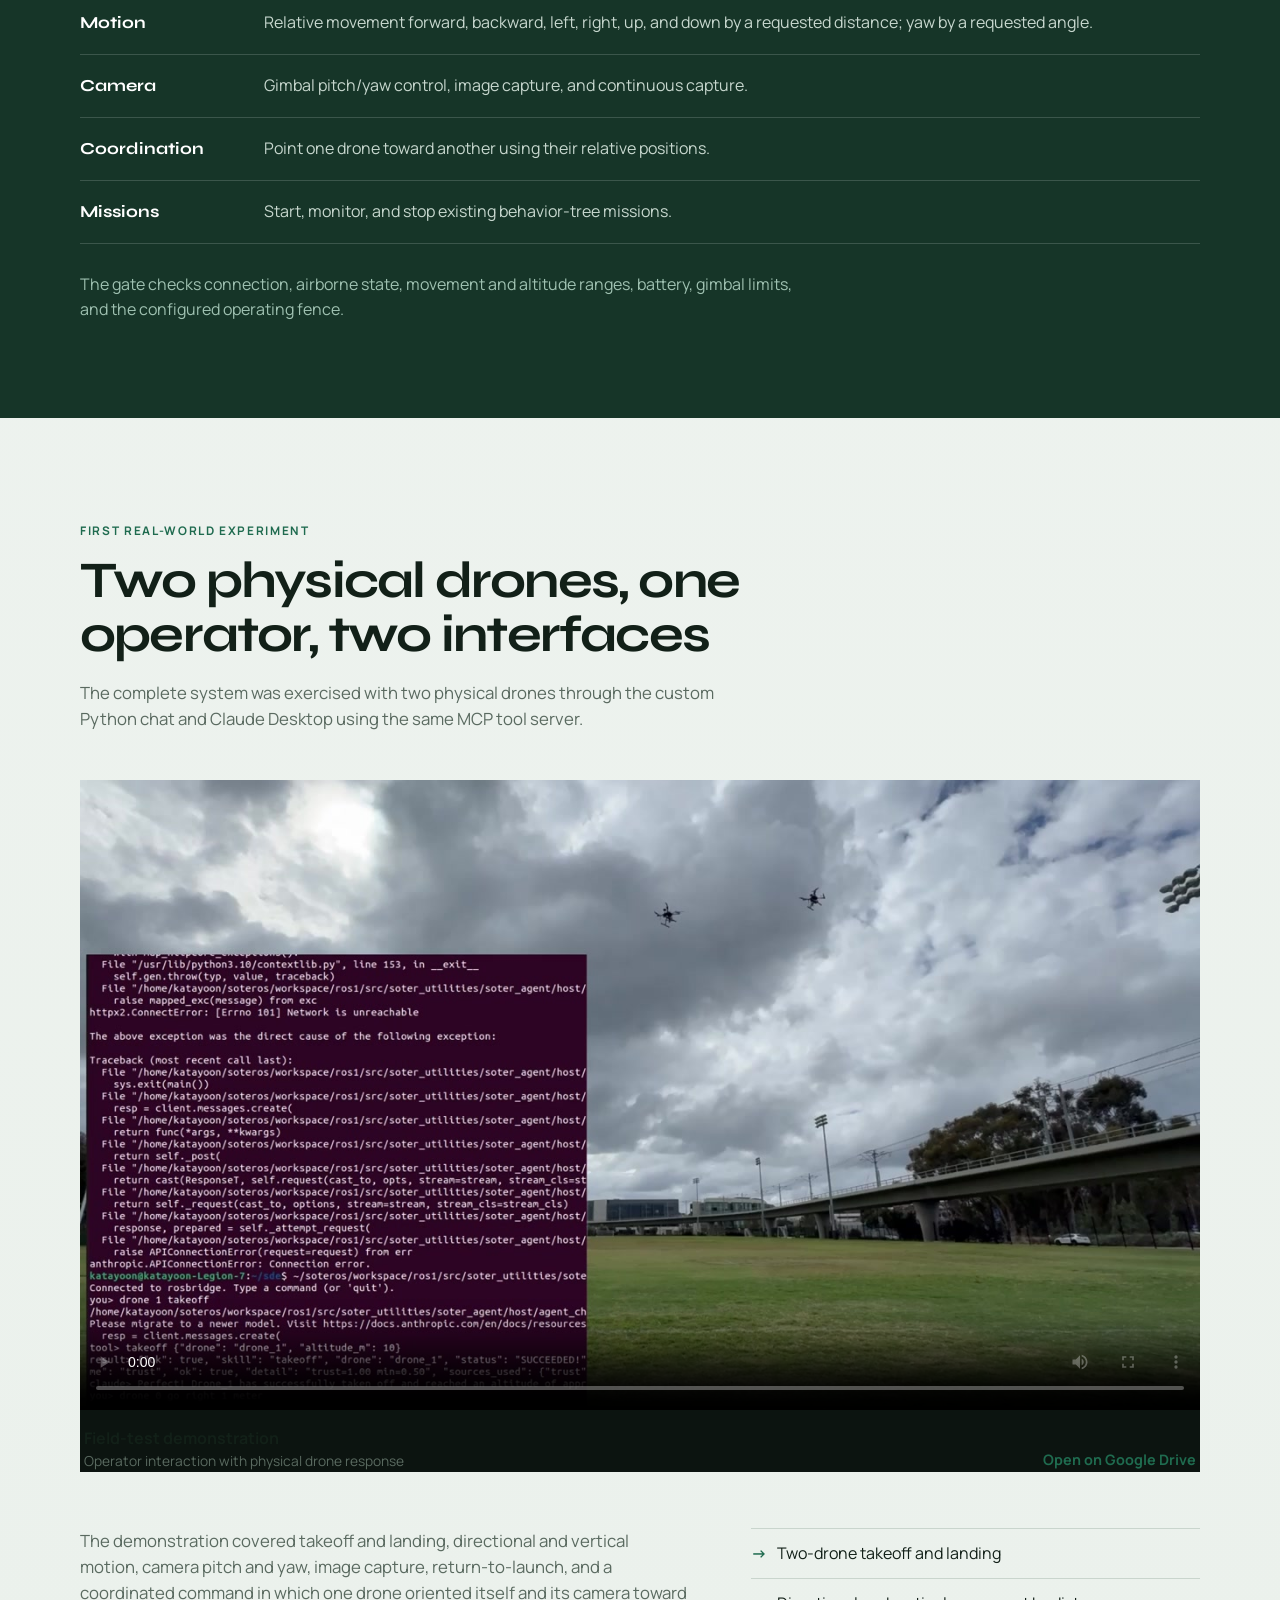
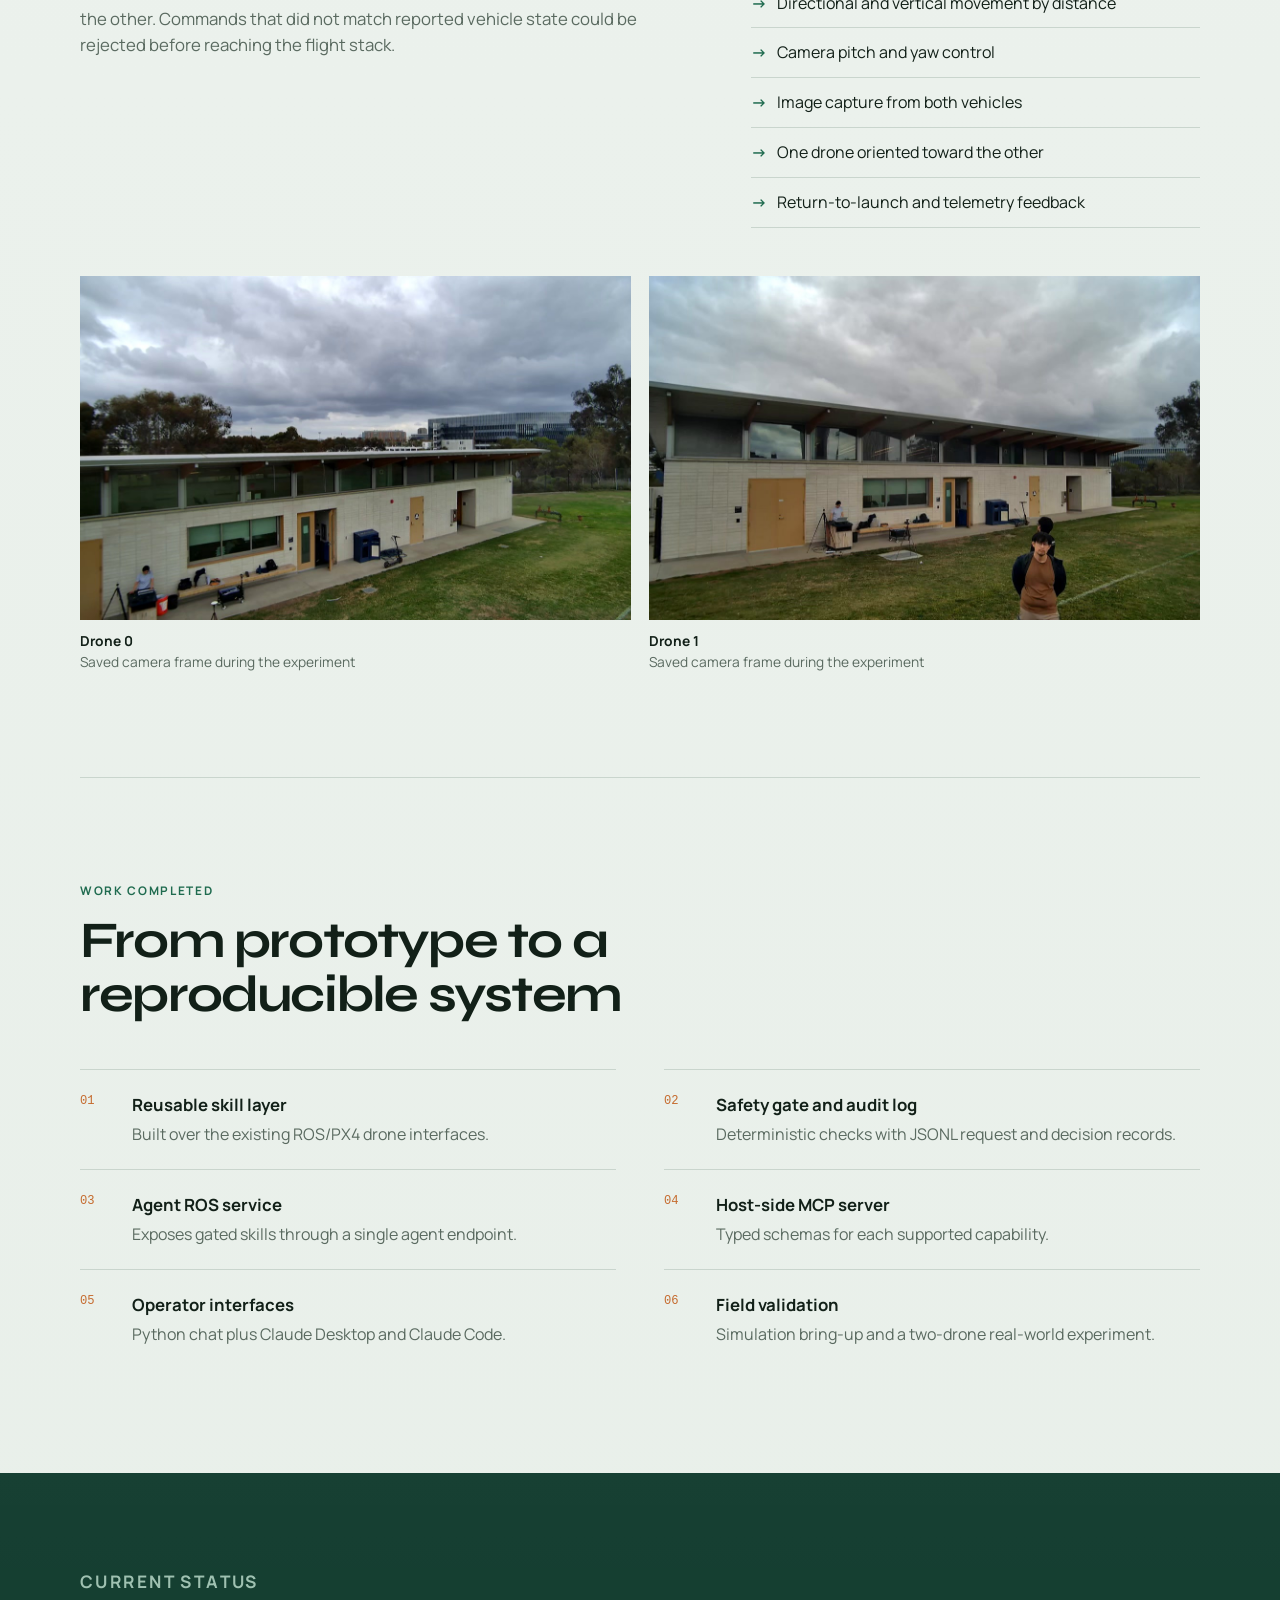
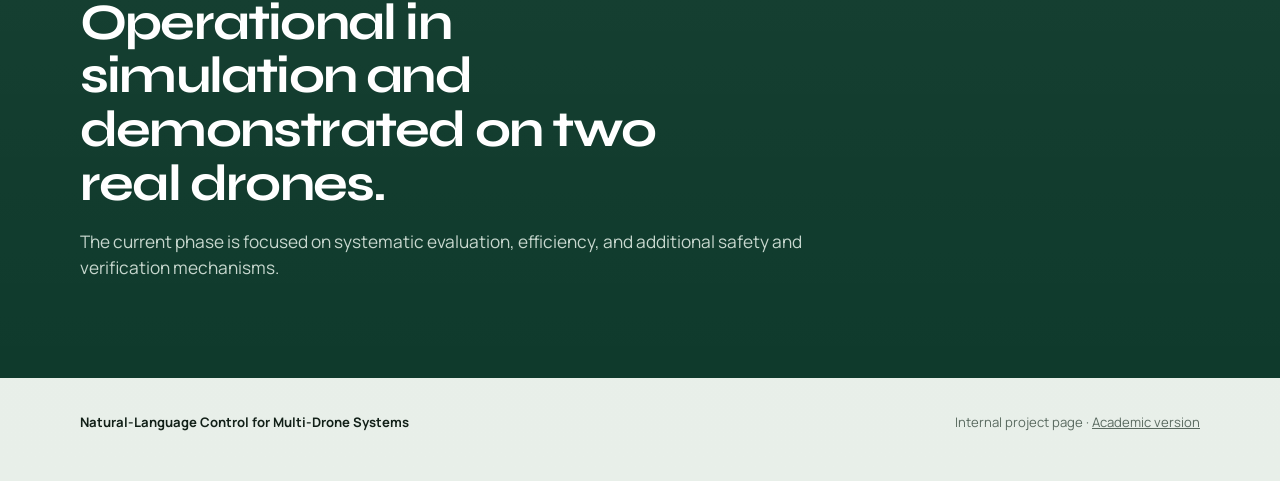
==== commit 7428c112: "Use the animated architecture GIF and drop the duplicate field-test clip." ====
--- a/index.html
+++ b/index.html
@@ -67,7 +67,7 @@
       </div>
 
       <figure class="architecture">
-        <img src="assets/architecture-diagram.jpg" alt="Architecture diagram: operator laptop, local or cloud language model, soter-agent MCP server, safety gate in the ROS robot stack, and two drones with telemetry feedback">
+        <img src="assets/architecture-diagram.gif" alt="Animated architecture diagram: operator laptop, local or cloud language model, soter-agent MCP server, safety gate in the ROS robot stack, and two drones with telemetry feedback">
         <figcaption>Language model proposes tool calls; the soter-agent safety gate decides what reaches the drones.</figcaption>
       </figure>
 
@@ -142,11 +142,6 @@
         </div>
       </div>
 
-      <figure class="gif-figure">
-        <img src="assets/teaser.gif?v=2" alt="Animated clip of the two-drone field demonstration with operator chat overlay">
-        <figcaption>Animated field-test clip (autoplaying GIF).</figcaption>
-      </figure>
-
       <div class="experiment-body">
         <p>
           The demonstration covered takeoff and landing, directional and vertical
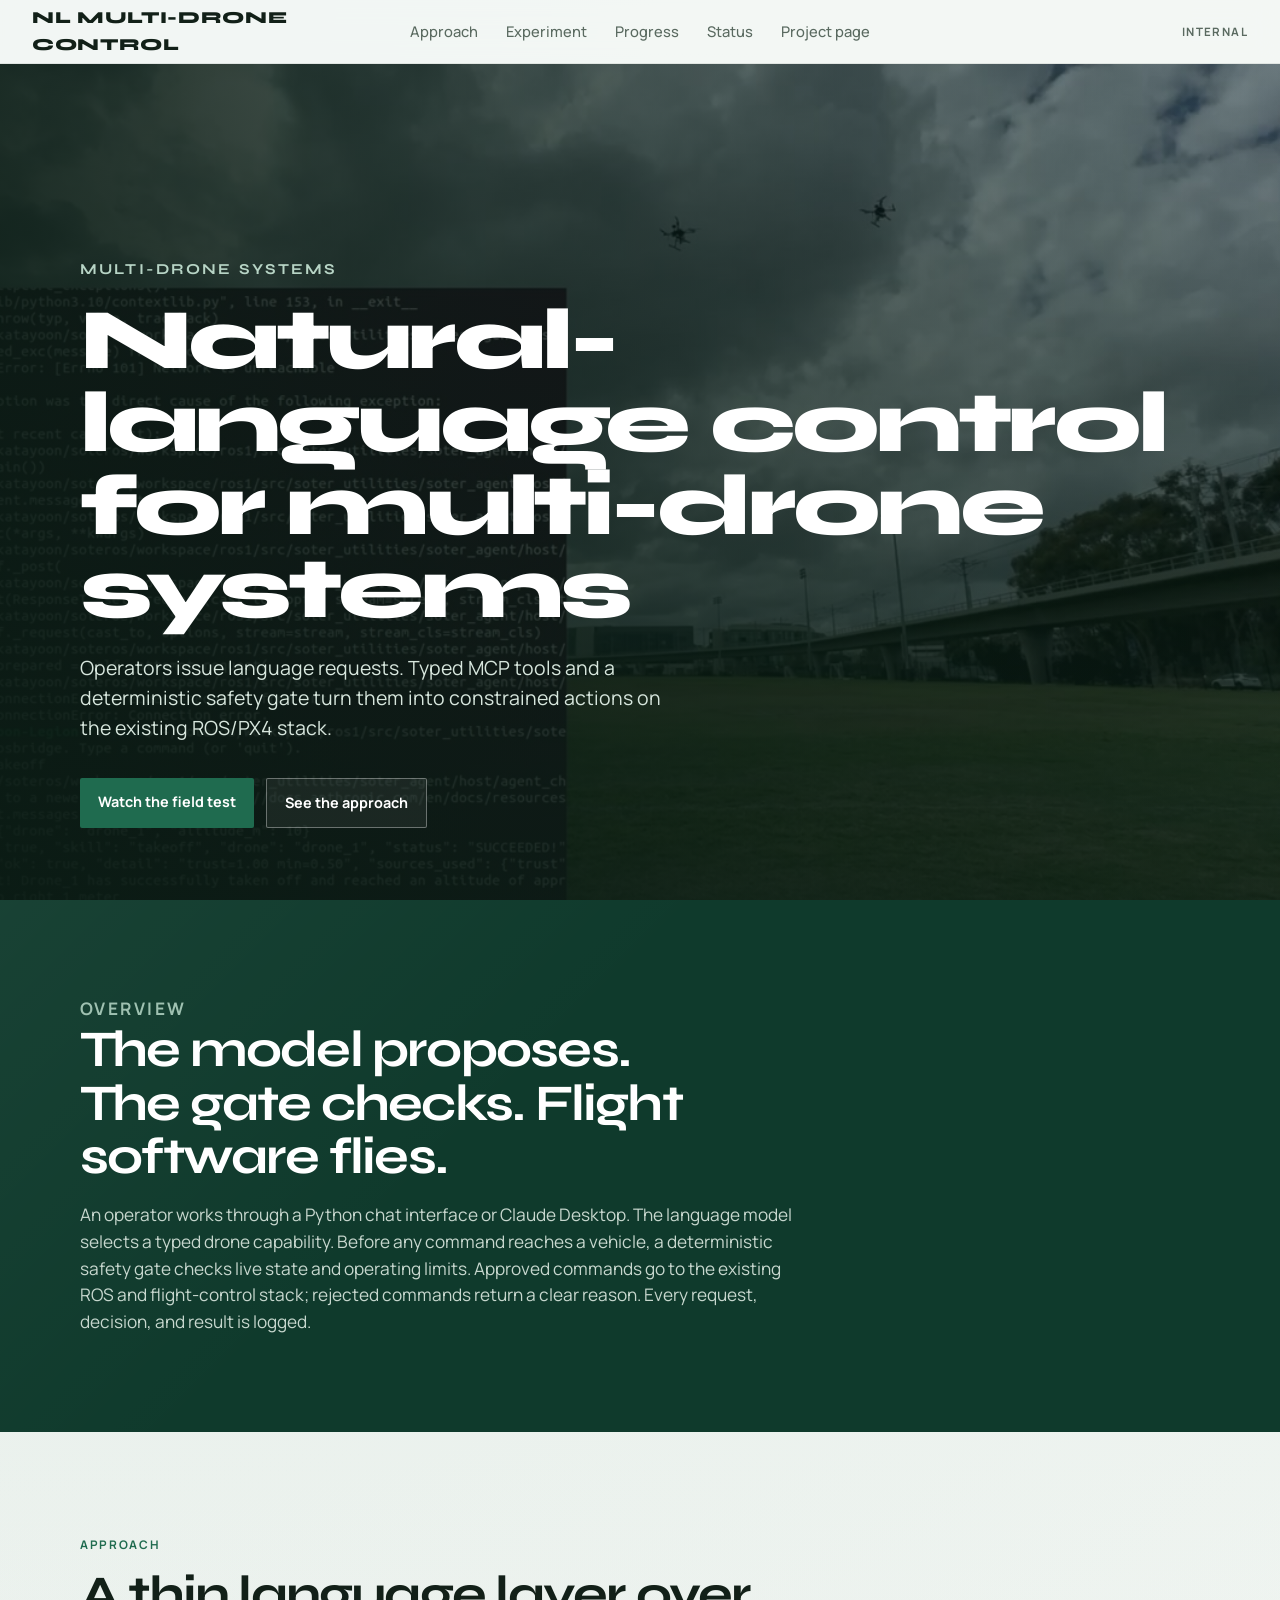
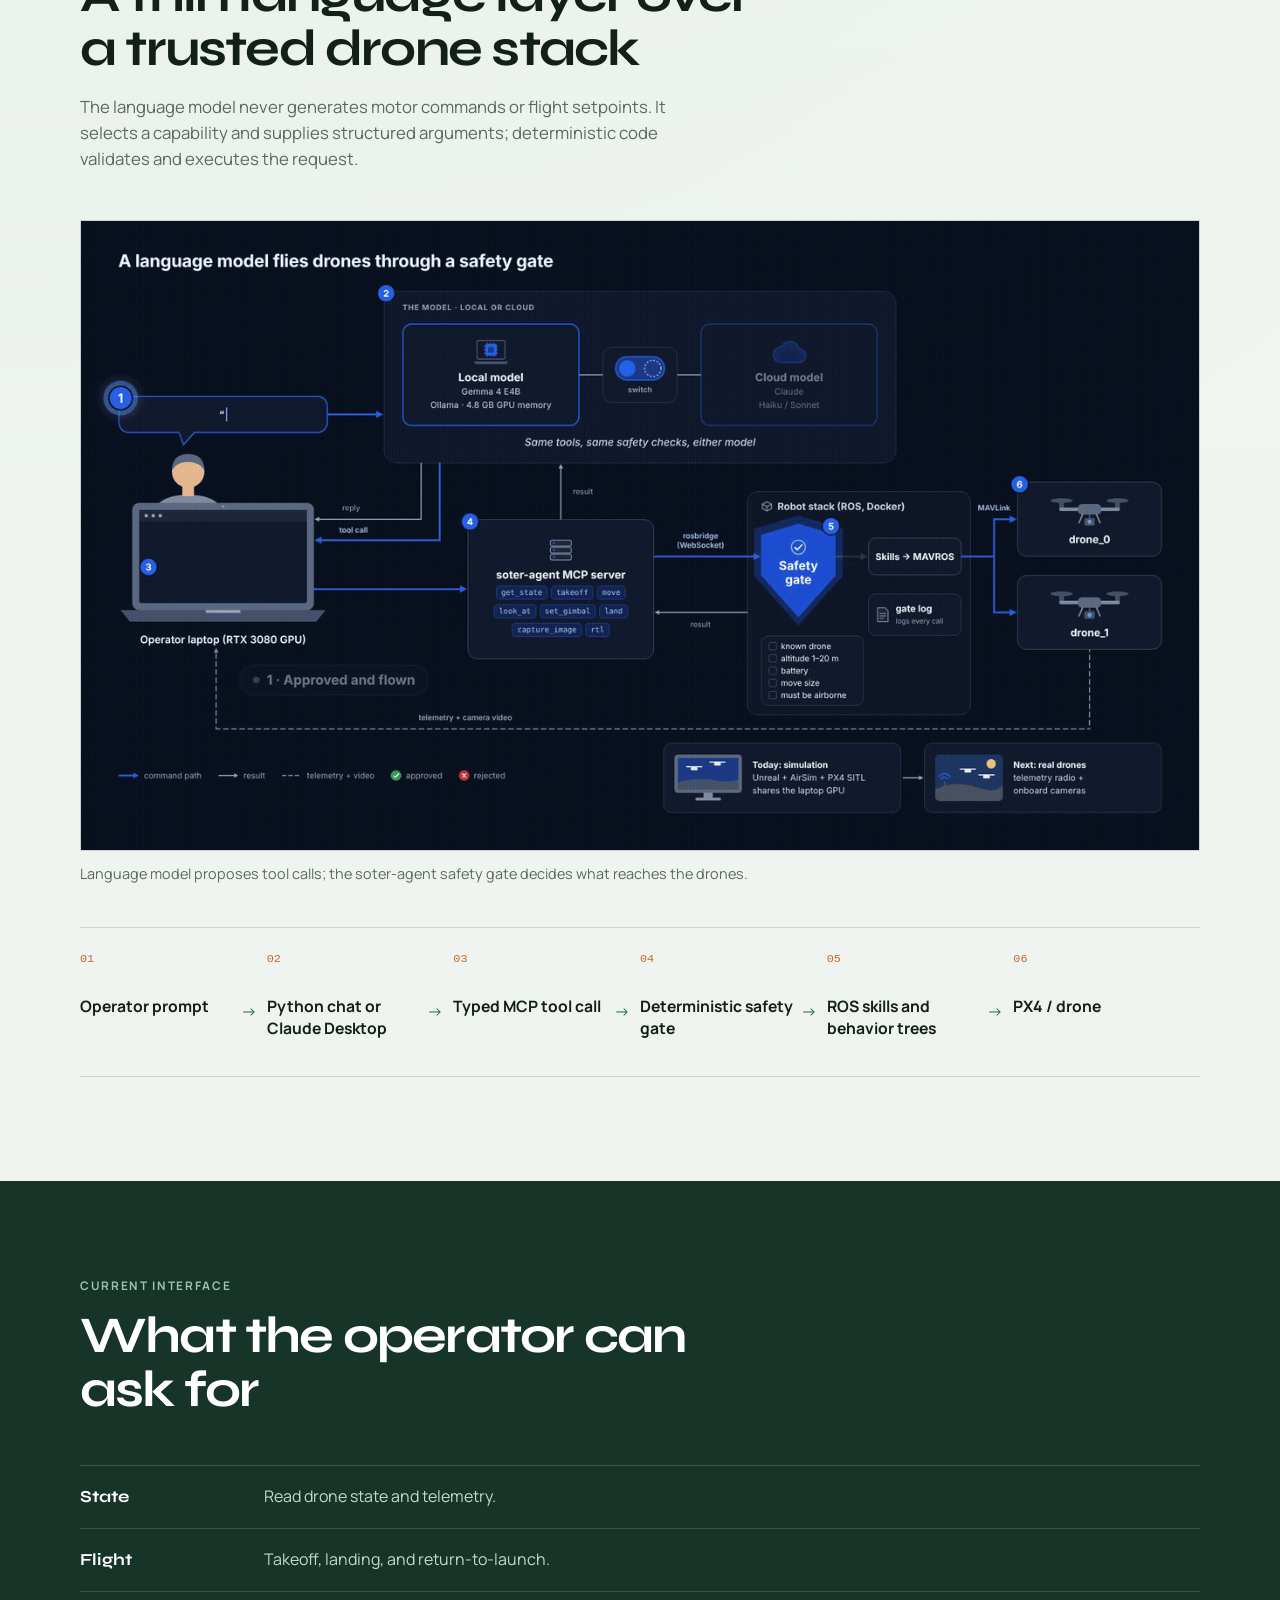
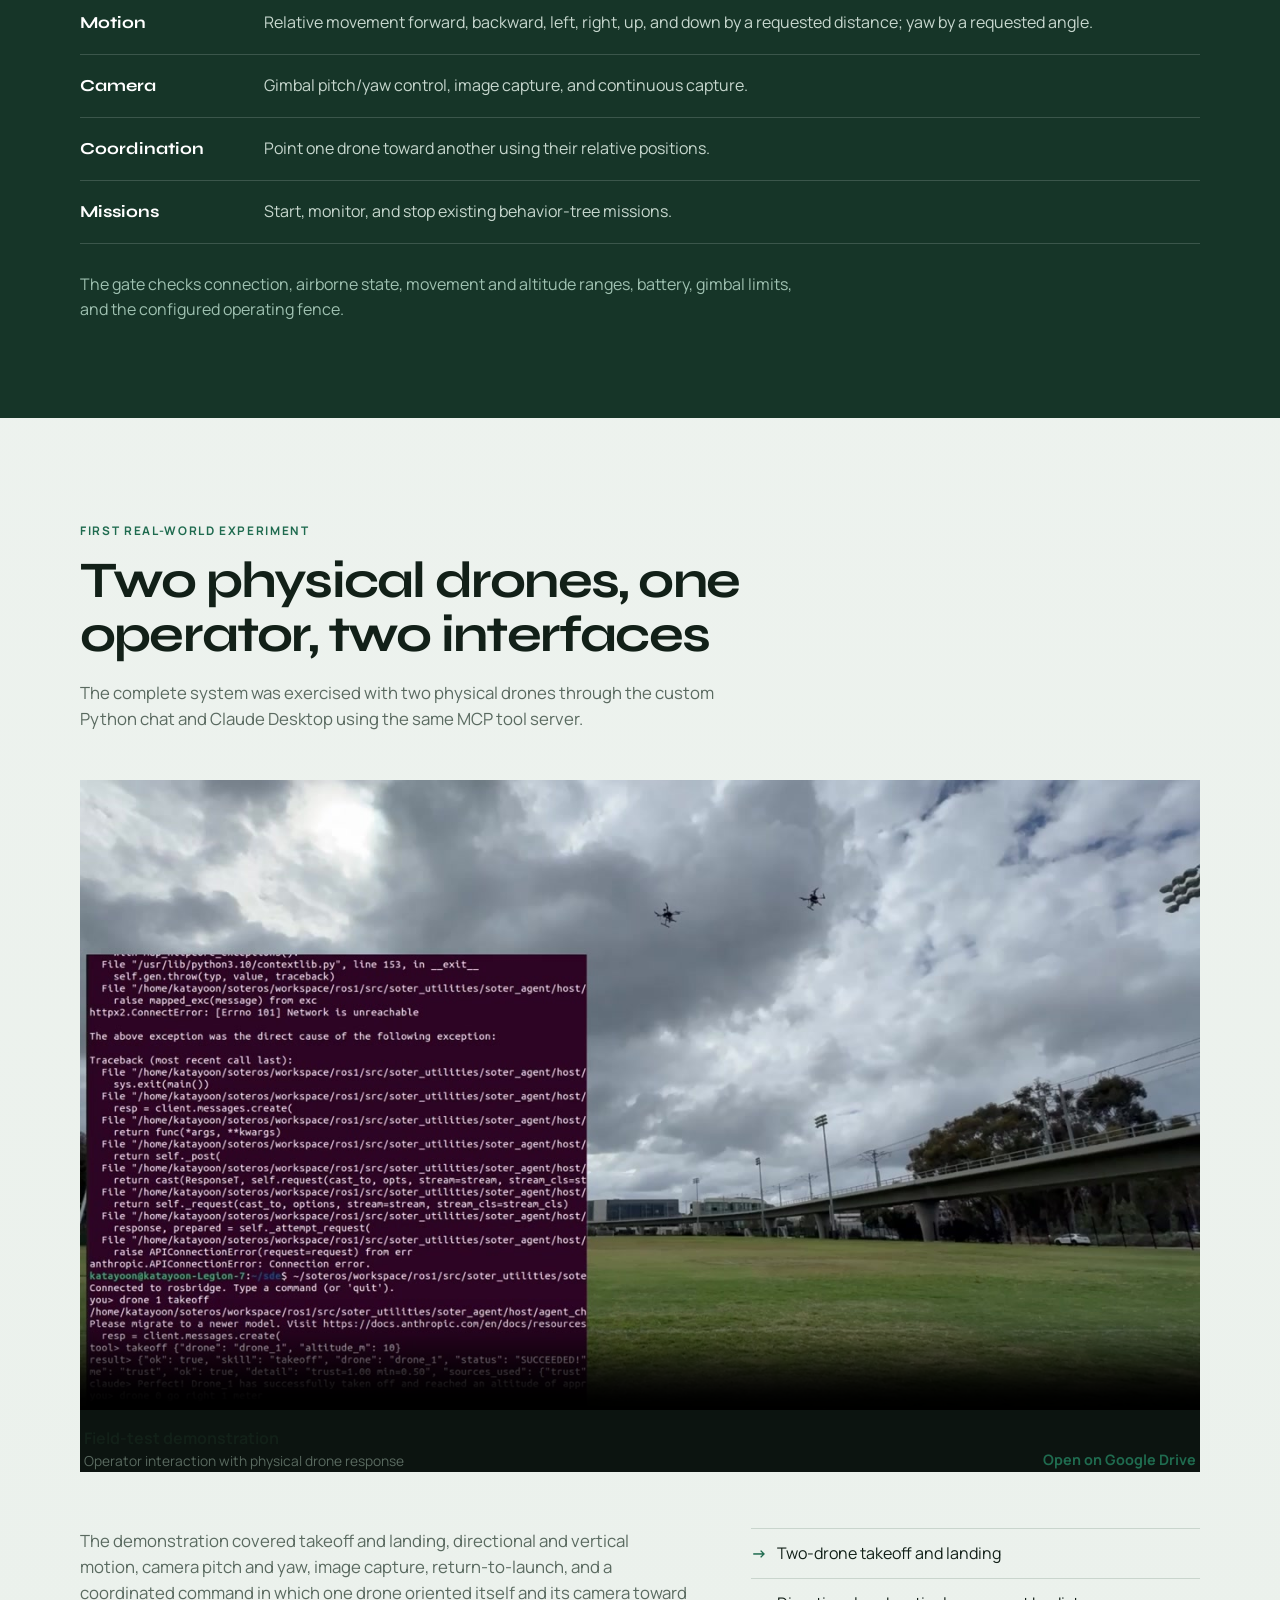
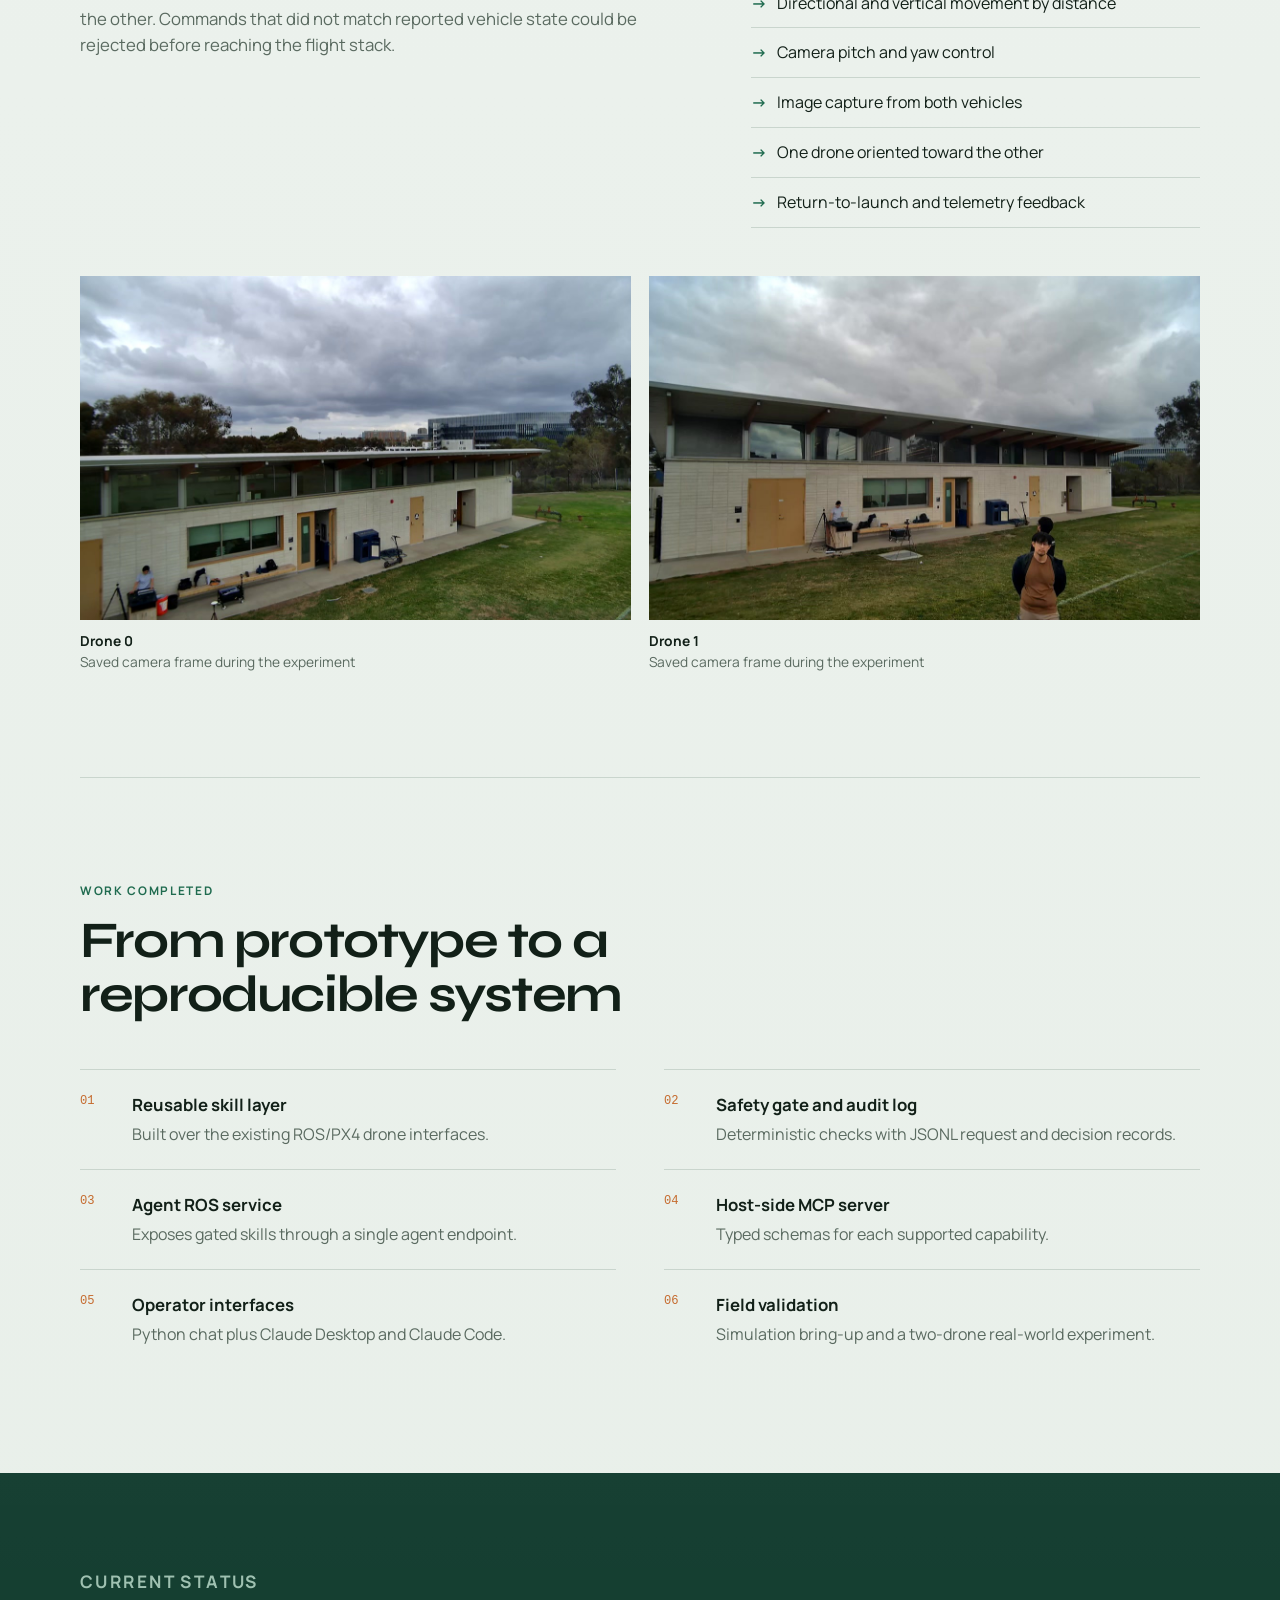
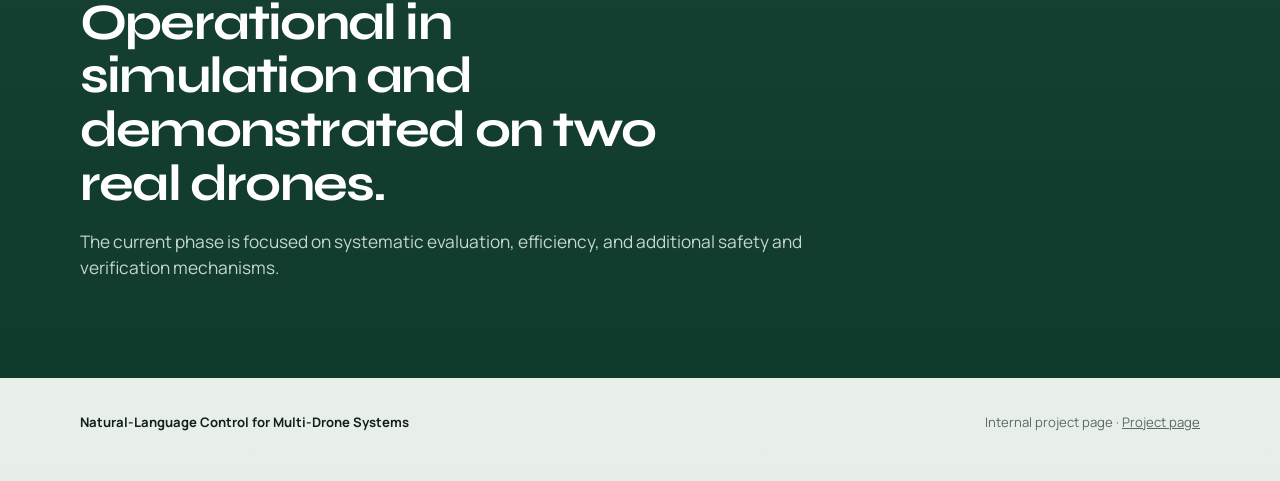
==== commit 5658e3d3: "Rename the academic page to project page." ====
--- a/index.html
+++ b/index.html
@@ -18,7 +18,7 @@
       <a href="#experiment">Experiment</a>
       <a href="#progress">Progress</a>
       <a href="#status">Status</a>
-      <a href="academic.html">Academic</a>
+      <a href="project.html">Project page</a>
     </nav>
     <span class="internal">Internal</span>
   </header>
@@ -199,7 +199,7 @@
 
   <footer>
     <p><strong>Natural-Language Control for Multi-Drone Systems</strong></p>
-    <p>Internal project page · <a href="academic.html">Academic version</a></p>
+    <p>Internal project page · <a href="project.html">Project page</a></p>
   </footer>
 </body>
 </html>
--- a/styles.css
+++ b/styles.css
@@ -272,6 +272,11 @@
 }
 
 .architecture img {
+  width: 100%;
+  height: auto;
+  aspect-ratio: auto;
+  object-fit: contain;
+  object-position: center;
   border: 1px solid var(--line);
   background: #0b1120;
 }
